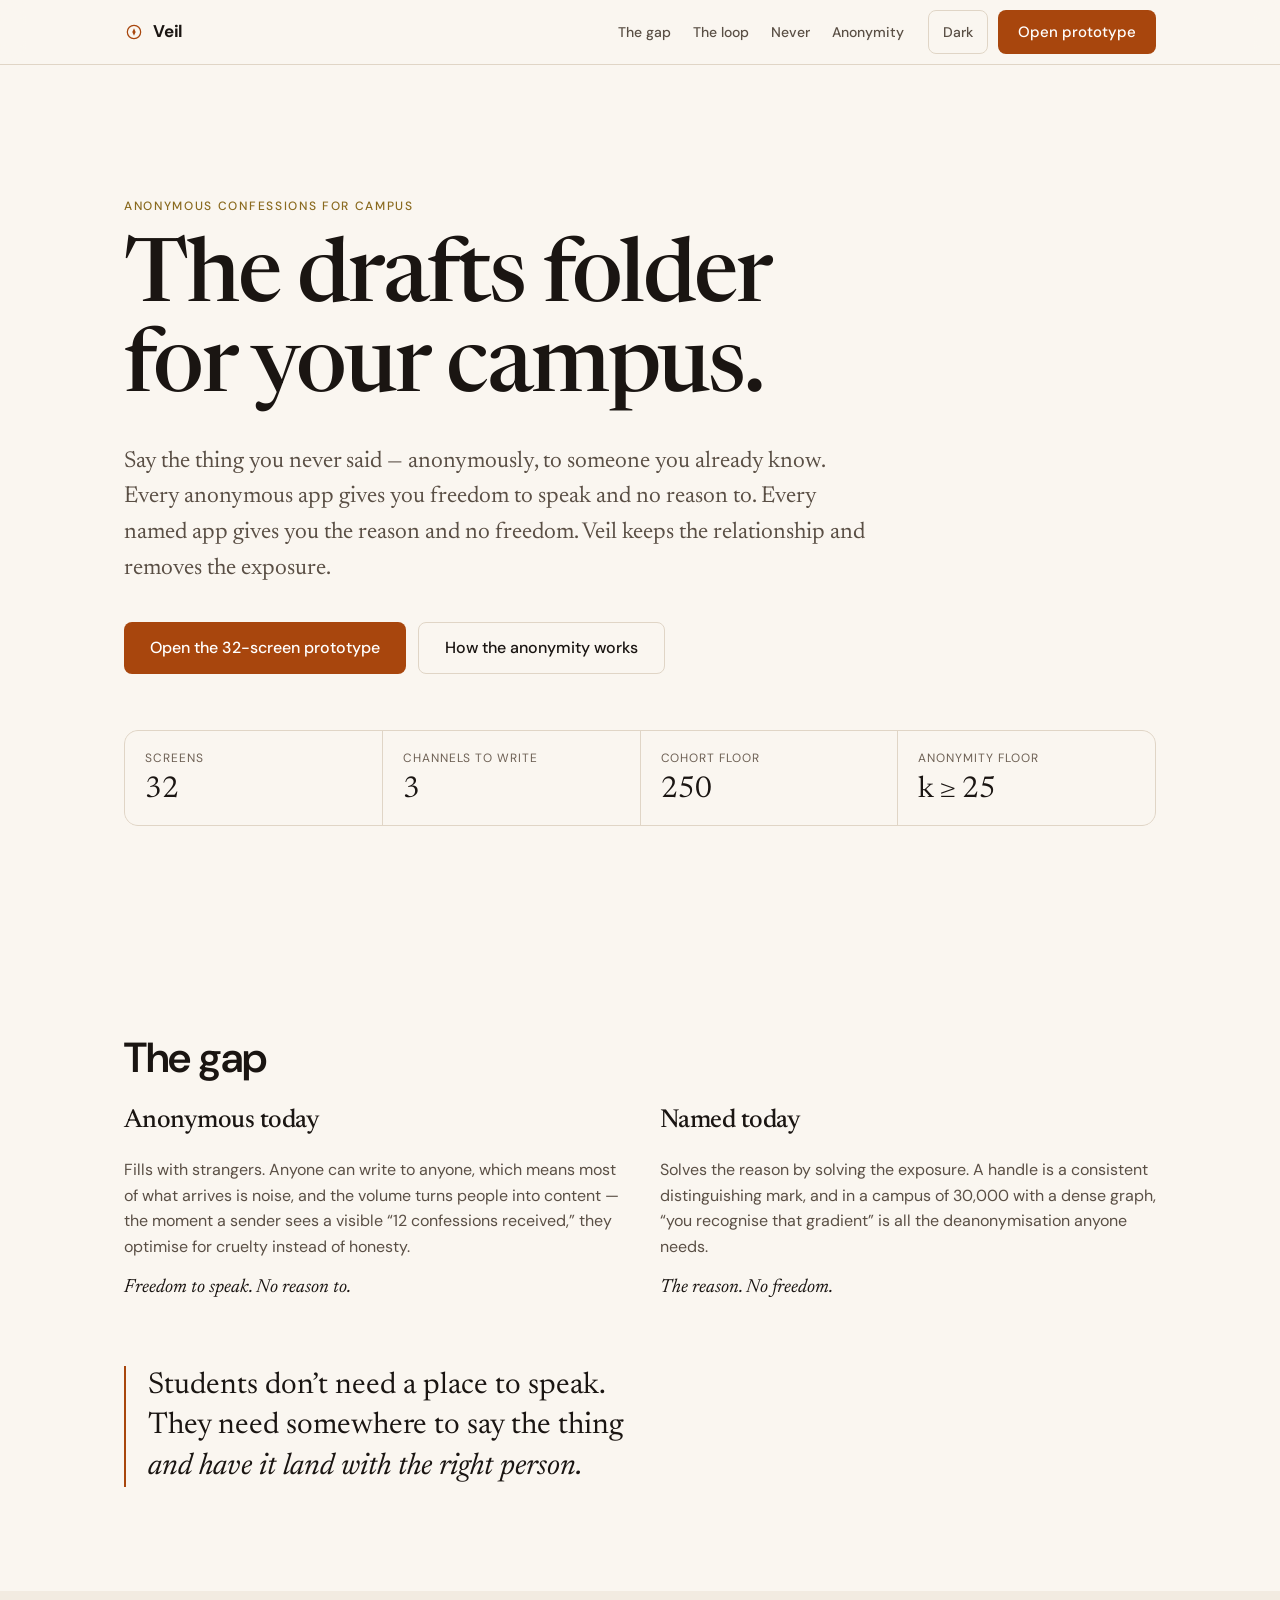
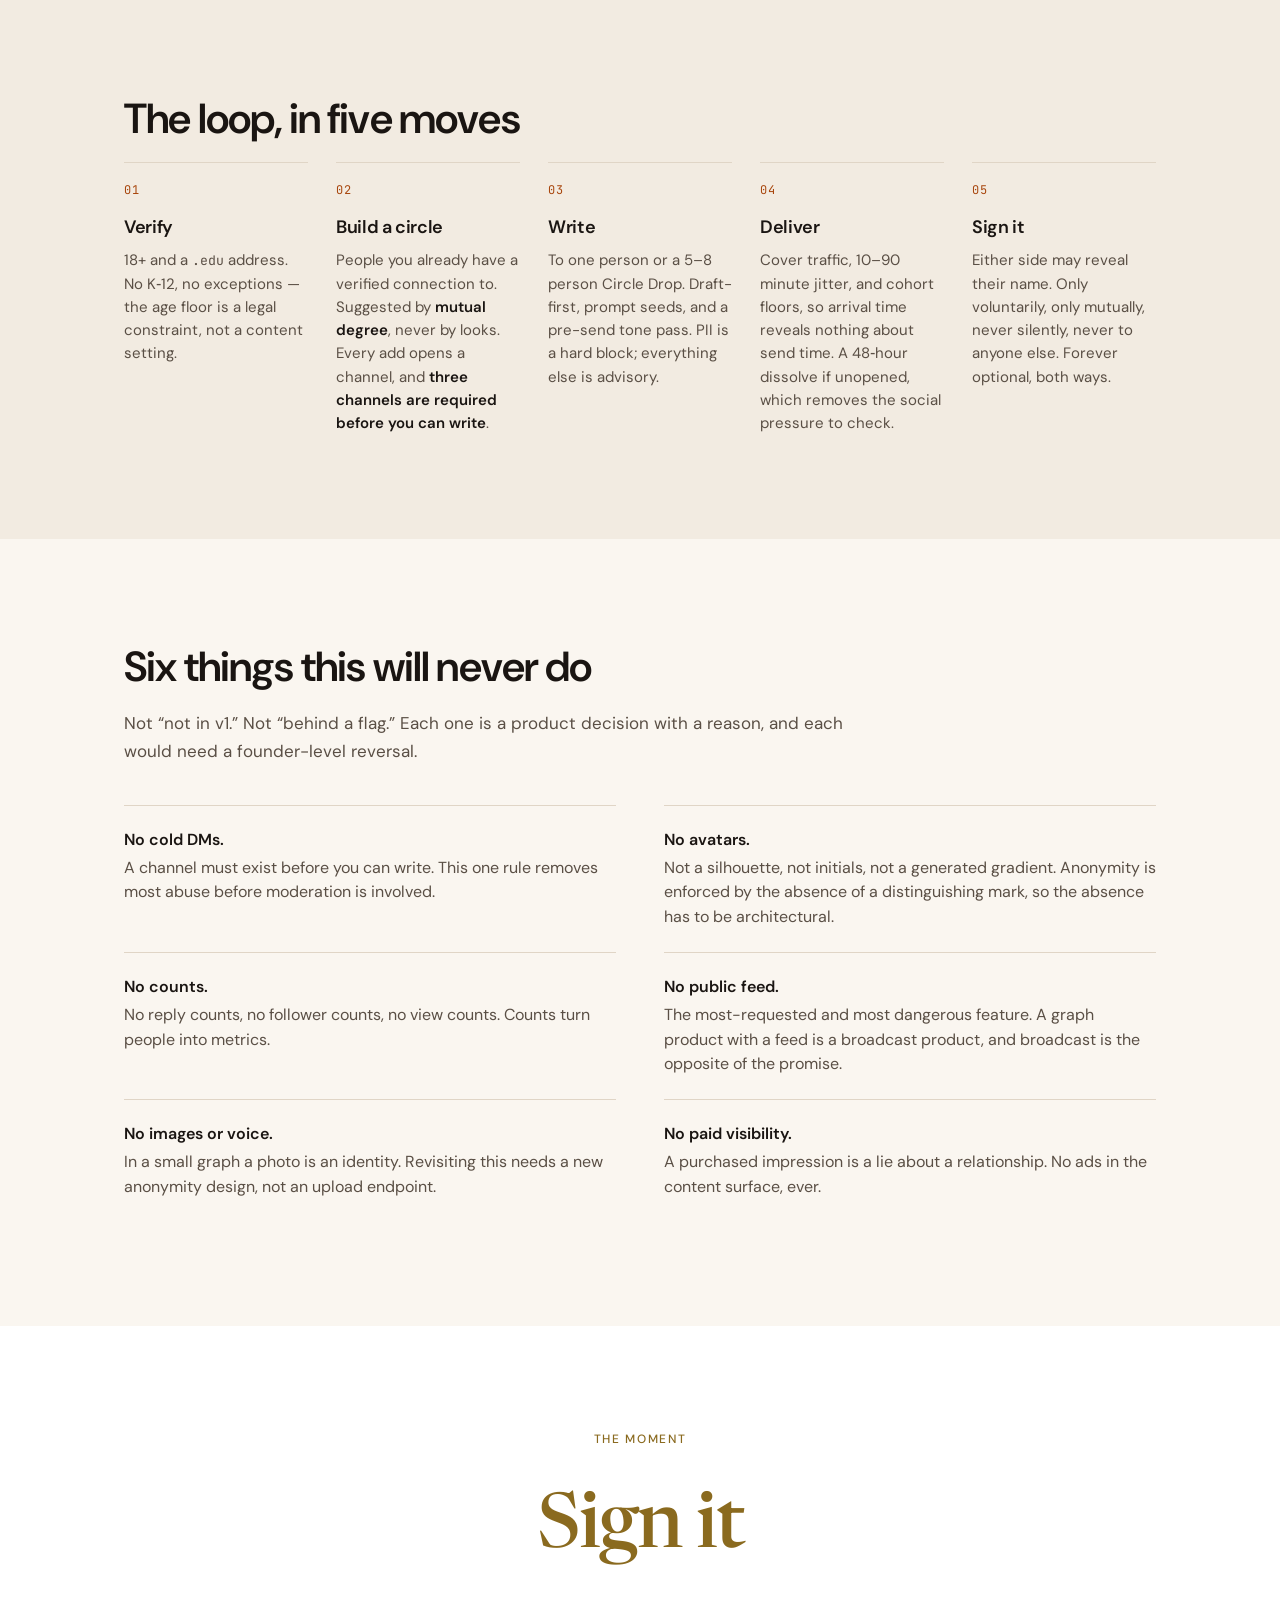
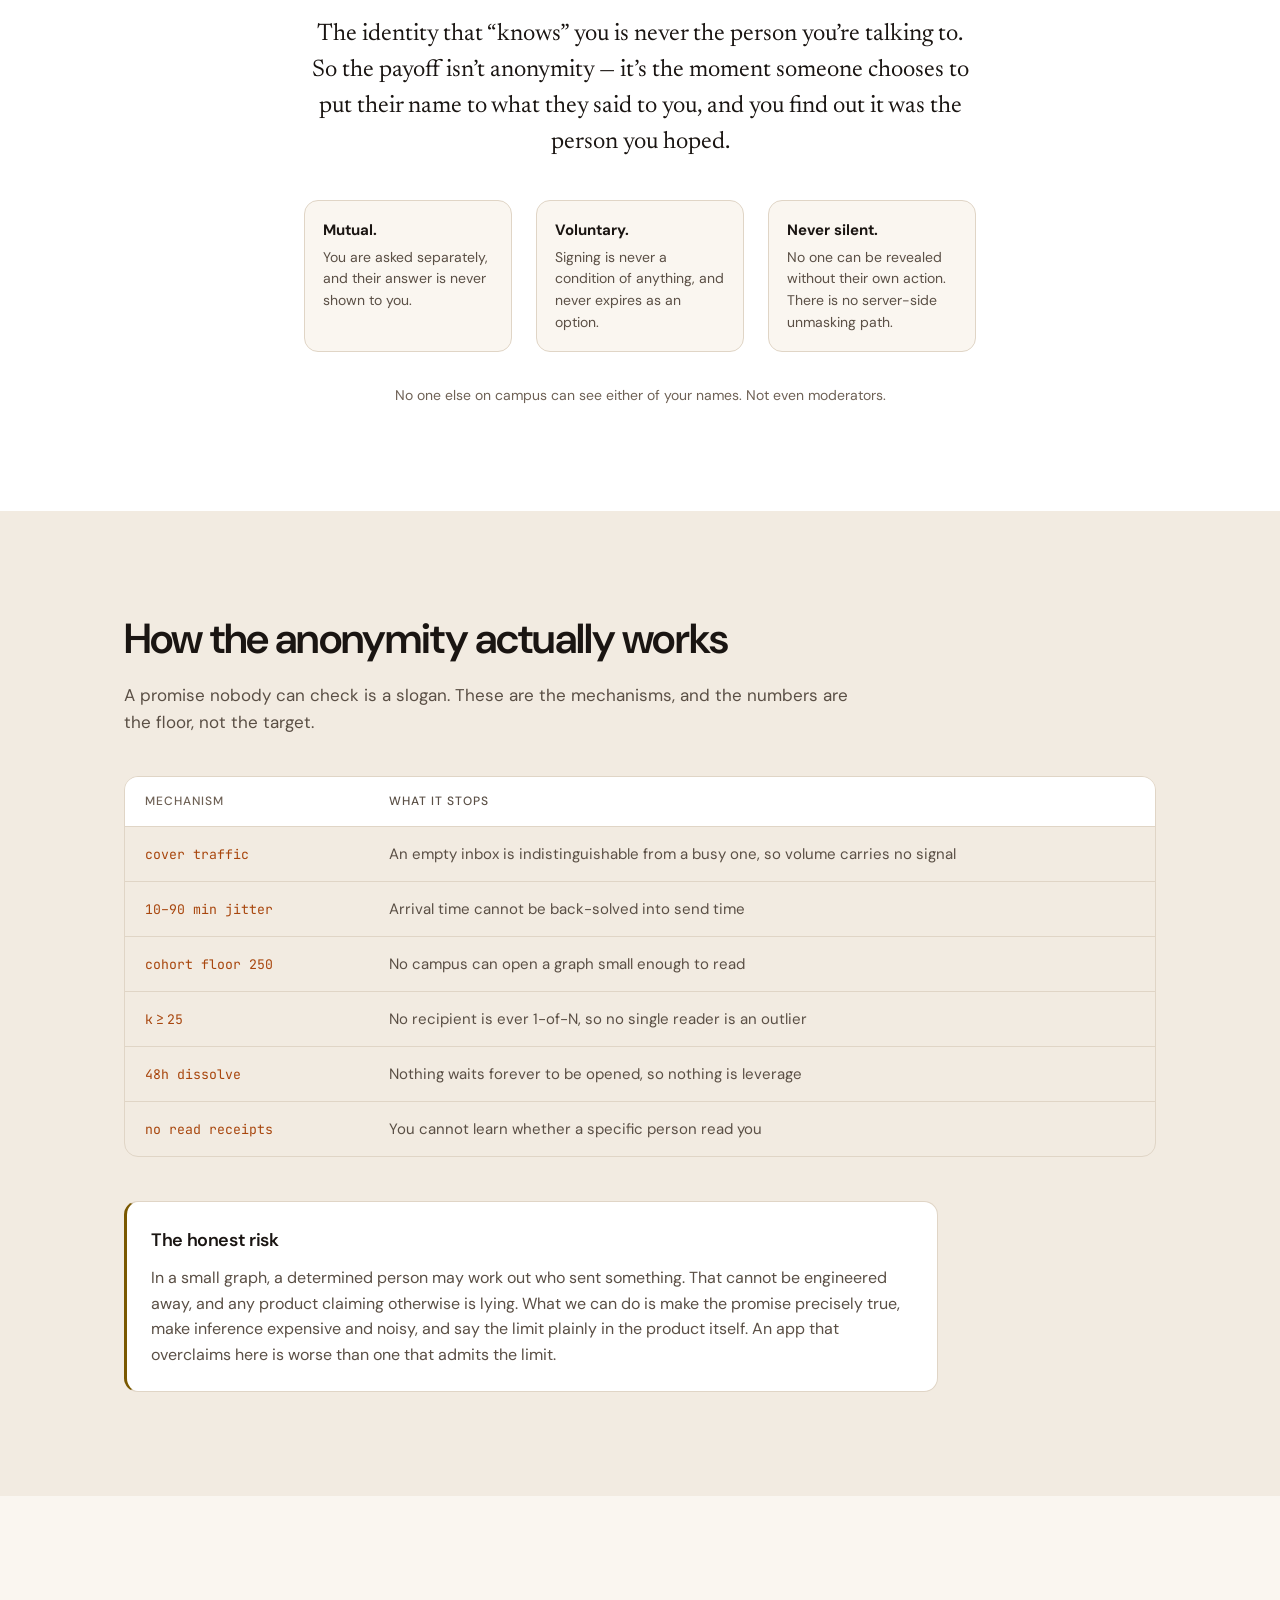
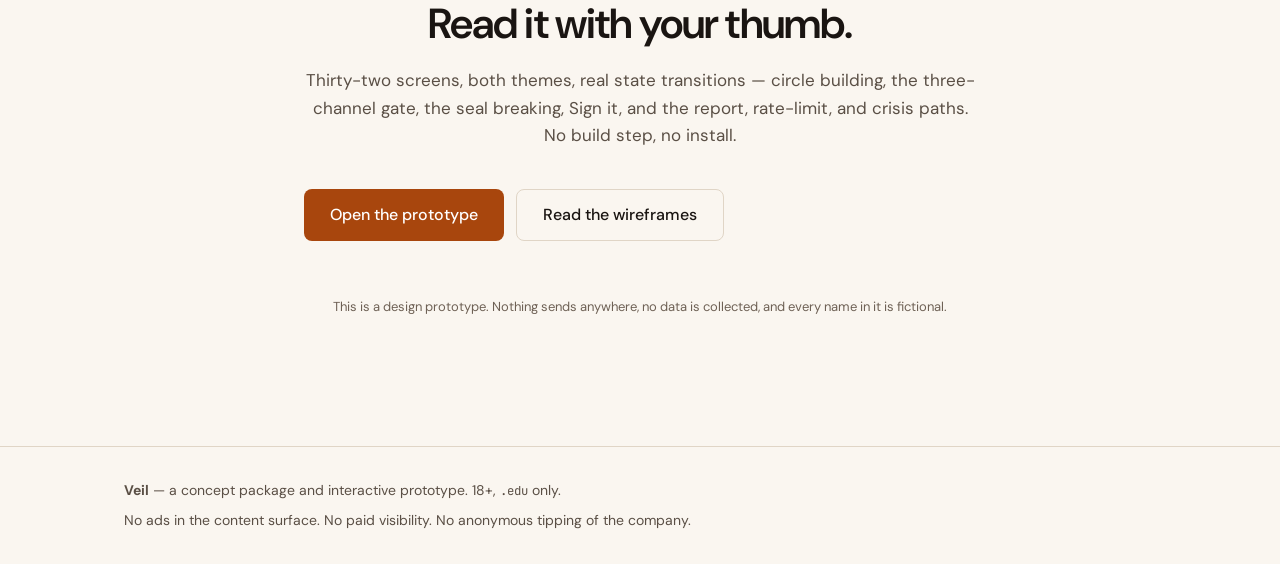
==== index.html @ 65c4aaaa "Add public landing page and restructure shared design tokens Turns the package into a website: index" ====
<!DOCTYPE html>
<html lang="en" data-theme="dark">
<head>
<meta charset="utf-8" />
<meta name="viewport" content="width=device-width, initial-scale=1, viewport-fit=cover" />
<title>Veil — anonymous confessions for campus</title>
<meta name="description" content="Veil is anonymous campus confessions with a reason to matter: you can only write to people you already have a verified connection to, and the payoff is Sign it — mutual, voluntary self-disclosure that is never silent." />
<meta property="og:title" content="Veil — the drafts folder for your campus" />
<meta property="og:description" content="Anonymous confessions for people you already know. No cold DMs, no public feed, no counts. The payoff is Sign it." />
<meta property="og:type" content="website" />
<meta name="color-scheme" content="dark light" />
<link rel="stylesheet" href="assets/tokens.css" />
<link rel="stylesheet" href="site.css" />
<link rel="icon" href="data:image/svg+xml,%3Csvg xmlns='http://www.w3.org/2000/svg' viewBox='0 0 48 48'%3E%3Ccircle cx='24' cy='24' r='16' fill='none' stroke='%23e0703a' stroke-width='3'/%3E%3Cpath d='M24 16 27.5 24 24 32 20.5 24Z' fill='%23e0703a'/%3E%3C/svg%3E" />
<script>
  (function () {
    try {
      var saved = localStorage.getItem('veil-theme');
      var t = saved || (matchMedia('(prefers-color-scheme: light)').matches ? 'light' : 'dark');
      document.documentElement.dataset.theme = t;
    } catch (e) { document.documentElement.dataset.theme = 'dark'; }
  })();
</script>
</head>
<body>

<a class="skip" href="#main">Skip to content</a>

<header class="hdr">
  <div class="wrap hdr__in">
    <a class="mark" href="#top">
      <span class="mark__seal" aria-hidden="true">
        <svg width="20" height="20" viewBox="0 0 24 24" fill="none" stroke="currentColor" stroke-width="1.5" stroke-linecap="round" stroke-linejoin="round">
          <circle cx="12" cy="12" r="8" />
          <path d="M12 7.5 14 12l-2 4.5L10 12Z" fill="currentColor" stroke="none" />
        </svg>
      </span>
      Veil
    </a>
    <nav class="hdr__nav" aria-label="Sections">
      <a href="#gap">The gap</a>
      <a href="#loop">The loop</a>
      <a href="#never">Never</a>
      <a href="#anonymity">Anonymity</a>
    </nav>
    <div class="hdr__act">
      <button class="tgl" id="themeBtn" type="button" aria-label="Switch colour theme">Light</button>
      <a class="btn btn--sm" href="prototype/">Open prototype</a>
    </div>
  </div>
</header>

<main id="main">

  <section class="hero" id="top">
    <div class="wrap">
      <p class="eyebrow">Anonymous confessions for campus</p>
      <h1 class="hero__h1">The drafts folder<br />for your campus.</h1>
      <p class="hero__lede">
        Say the thing you never said — anonymously, to someone you already know.
        Every anonymous app gives you freedom to speak and no reason to.
        Every named app gives you the reason and no freedom.
        Veil keeps the relationship and removes the exposure.
      </p>
      <div class="hero__act">
        <a class="btn btn--lg" href="prototype/">Open the 32-screen prototype</a>
        <a class="btn btn--lg btn--outline" href="#anonymity">How the anonymity works</a>
      </div>
      <dl class="stats">
        <div><dt>Screens</dt><dd>32</dd></div>
        <div><dt>Channels to write</dt><dd>3</dd></div>
        <div><dt>Cohort floor</dt><dd>250</dd></div>
        <div><dt>Anonymity floor</dt><dd>k&thinsp;&ge;&thinsp;25</dd></div>
      </dl>
    </div>
  </section>

  <section class="band" id="gap">
    <div class="wrap">
      <h2 class="h2">The gap</h2>
      <div class="gap">
        <article class="gap__col">
          <h3>Anonymous today</h3>
          <p>Fills with strangers. Anyone can write to anyone, which means most of what
             arrives is noise, and the volume turns people into content — the moment a
             sender sees a visible “12 confessions received,” they optimise for cruelty
             instead of honesty.</p>
          <p class="gap__verdict">Freedom to speak. No reason to.</p>
        </article>
        <article class="gap__col">
          <h3>Named today</h3>
          <p>Solves the reason by solving the exposure. A handle is a consistent
             distinguishing mark, and in a campus of 30,000 with a dense graph, “you
             recognise that gradient” is all the deanonymisation anyone needs.</p>
          <p class="gap__verdict">The reason. No freedom.</p>
        </article>
      </div>
      <p class="pull">
        Students don’t need a place to speak. They need somewhere to say the thing
        <em>and have it land with the right person.</em>
      </p>
    </div>
  </section>

  <section class="band band--sunken" id="loop">
    <div class="wrap">
      <h2 class="h2">The loop, in five moves</h2>
      <ol class="loop">
        <li>
          <span class="loop__n">01</span>
          <h3>Verify</h3>
          <p>18+ and a <code>.edu</code> address. No K&#8209;12, no exceptions — the age floor is
             a legal constraint, not a content setting.</p>
        </li>
        <li>
          <span class="loop__n">02</span>
          <h3>Build a circle</h3>
          <p>People you already have a verified connection to. Suggested by
             <strong>mutual degree</strong>, never by looks. Every add opens a channel,
             and <strong>three channels are required before you can write</strong>.</p>
        </li>
        <li>
          <span class="loop__n">03</span>
          <h3>Write</h3>
          <p>To one person or a 5&#8211;8 person Circle Drop. Draft-first, prompt seeds, and a
             pre-send tone pass. PII is a hard block; everything else is advisory.</p>
        </li>
        <li>
          <span class="loop__n">04</span>
          <h3>Deliver</h3>
          <p>Cover traffic, 10&#8211;90 minute jitter, and cohort floors, so arrival time
             reveals nothing about send time. A 48&#8209;hour dissolve if unopened, which
             removes the social pressure to check.</p>
        </li>
        <li>
          <span class="loop__n">05</span>
          <h3>Sign it</h3>
          <p>Either side may reveal their name. Only voluntarily, only mutually, never
             silently, never to anyone else. Forever optional, both ways.</p>
        </li>
      </ol>
    </div>
  </section>

  <section class="band" id="never">
    <div class="wrap">
      <h2 class="h2">Six things this will never do</h2>
      <p class="lede-sm">Not “not in v1.” Not “behind a flag.” Each one is a product decision
         with a reason, and each would need a founder-level reversal.</p>
      <ul class="never">
        <li><strong>No cold DMs.</strong> A channel must exist before you can write. This one rule removes most abuse before moderation is involved.</li>
        <li><strong>No avatars.</strong> Not a silhouette, not initials, not a generated gradient. Anonymity is enforced by the absence of a distinguishing mark, so the absence has to be architectural.</li>
        <li><strong>No counts.</strong> No reply counts, no follower counts, no view counts. Counts turn people into metrics.</li>
        <li><strong>No public feed.</strong> The most-requested and most dangerous feature. A graph product with a feed is a broadcast product, and broadcast is the opposite of the promise.</li>
        <li><strong>No images or voice.</strong> In a small graph a photo is an identity. Revisiting this needs a new anonymity design, not an upload endpoint.</li>
        <li><strong>No paid visibility.</strong> A purchased impression is a lie about a relationship. No ads in the content surface, ever.</li>
      </ul>
    </div>
  </section>

  <section class="band band--sign" id="signit">
    <div class="wrap wrap--narrow center">
      <p class="eyebrow">The moment</p>
      <h2 class="sign__h">Sign it</h2>
      <p class="sign__body">
        The identity that “knows” you is never the person you’re talking to.
        So the payoff isn’t anonymity — it’s the moment someone chooses to put their name
        to what they said to you, and you find out it was the person you hoped.
      </p>
      <ul class="trio">
        <li><strong>Mutual.</strong> You are asked separately, and their answer is never shown to you.</li>
        <li><strong>Voluntary.</strong> Signing is never a condition of anything, and never expires as an option.</li>
        <li><strong>Never silent.</strong> No one can be revealed without their own action. There is no server-side unmasking path.</li>
      </ul>
      <p class="sign__foot">No one else on campus can see either of your names. Not even moderators.</p>
    </div>
  </section>

  <section class="band band--sunken" id="anonymity">
    <div class="wrap">
      <h2 class="h2">How the anonymity actually works</h2>
      <p class="lede-sm">A promise nobody can check is a slogan. These are the mechanisms, and the
         numbers are the floor, not the target.</p>
      <div class="tbl" role="table" aria-label="Anonymity mechanisms">
        <div class="tbl__r tbl__r--h" role="row">
          <span role="columnheader">Mechanism</span>
          <span role="columnheader">What it stops</span>
        </div>
        <div class="tbl__r" role="row"><span role="cell"><code>cover traffic</code></span><span role="cell">An empty inbox is indistinguishable from a busy one, so volume carries no signal</span></div>
        <div class="tbl__r" role="row"><span role="cell"><code>10&#8211;90 min jitter</code></span><span role="cell">Arrival time cannot be back-solved into send time</span></div>
        <div class="tbl__r" role="row"><span role="cell"><code>cohort floor 250</code></span><span role="cell">No campus can open a graph small enough to read</span></div>
        <div class="tbl__r" role="row"><span role="cell"><code>k&#8201;&ge;&#8201;25</code></span><span role="cell">No recipient is ever 1-of-N, so no single reader is an outlier</span></div>
        <div class="tbl__r" role="row"><span role="cell"><code>48h dissolve</code></span><span role="cell">Nothing waits forever to be opened, so nothing is leverage</span></div>
        <div class="tbl__r" role="row"><span role="cell"><code>no read receipts</code></span><span role="cell">You cannot learn whether a specific person read you</span></div>
      </div>
      <div class="honest">
        <h3>The honest risk</h3>
        <p>
          In a small graph, a determined person may work out who sent something.
          That cannot be engineered away, and any product claiming otherwise is lying.
          What we can do is make the promise precisely true, make inference expensive
          and noisy, and say the limit plainly in the product itself.
          An app that overclaims here is worse than one that admits the limit.
        </p>
      </div>
    </div>
  </section>

  <section class="band band--cta">
    <div class="wrap wrap--narrow center">
      <h2 class="h2">Read it with your thumb.</h2>
      <p class="lede-sm center">
        Thirty-two screens, both themes, real state transitions — circle building, the
        three-channel gate, the seal breaking, Sign it, and the report, rate-limit, and
        crisis paths. No build step, no install.
      </p>
      <div class="hero__act center">
        <a class="btn btn--lg" href="prototype/">Open the prototype</a>
        <a class="btn btn--lg btn--outline" href="docs/05-wireframes.md">Read the wireframes</a>
      </div>
      <p class="tiny center dim" style="margin-top:24px">
        This is a design prototype. Nothing sends anywhere, no data is collected,
        and every name in it is fictional.
      </p>
    </div>
  </section>

</main>

<footer class="ftr">
  <div class="wrap ftr__in">
    <p><strong>Veil</strong> — a concept package and interactive prototype. 18+, <code>.edu</code> only.</p>
    <p class="dim">No ads in the content surface. No paid visibility. No anonymous tipping of the company.</p>
  </div>
</footer>

<script src="site.js"></script>
</body>
</html>
---- assets/tokens.css ----
@import url('https://fonts.googleapis.com/css2?family=DM+Sans:opsz,wght@9..40,400;9..40,500;9..40,700&family=Newsreader:ital,opsz,wght@0,6..72,400;0,6..72,500;0,6..72,600;1,6..72,400&family=JetBrains+Mono:wght@400;500&display=swap');

:root {
  --font-chrome: 'DM Sans', ui-sans-serif, system-ui, -apple-system, 'Segoe UI', sans-serif;
  --font-content: 'Newsreader', ui-serif, Georgia, serif;
  --font-proof: 'JetBrains Mono', ui-monospace, 'SF Mono', Consolas, monospace;

  --sp-1: 4px;
  --sp-2: 8px;
  --sp-3: 12px;
  --sp-4: 16px;
  --sp-5: 20px;
  --sp-6: 24px;
  --sp-8: 32px;
  --sp-10: 40px;
  --sp-12: 48px;
  --sp-16: 64px;
  --sp-20: 80px;

  --r-sm: 8px;
  --r-md: 14px;
  --r-lg: 20px;
  --r-xl: 28px;
  --r-full: 999px;

  --dur-instant: 120ms;
  --dur-quick: 180ms;
  --dur-base: 260ms;
  --dur-seal: 420ms;
  --dur-sign: 640ms;
  --ease-standard: cubic-bezier(0.2, 0.8, 0.2, 1);
  --ease-enter: cubic-bezier(0.16, 1, 0.3, 1);
  --ease-exit: cubic-bezier(0.4, 0, 1, 1);

  --tap: 44px;
  --shell-bg: #100d0b;
  --shell-panel: #17130f;
  --shell-line: #2e2723;
  --shell-text: #c9bdb1;
  --shell-dim: #7e7268;
  --shell-accent: #e08a3e;
  --shadow-sheet: 0 8px 24px rgba(58, 42, 30, 0.1);
}

:root[data-theme='dark'] {
  --shadow-sheet: 0 24px 60px rgba(0, 0, 0, 0.6);
  --bg: #141110;
  --surface: #1d1a17;
  --surface-raised: #272320;
  --surface-sunken: #0e0c0b;
  --border: #3e3733;
  --text-primary: #f8f4ee;
  --text-secondary: #c9bdb1;
  --text-tertiary: #a2968a;
  --primary: #e0703a;
  --primary-pressed: #ee8a4e;
  --on-primary: #1a1004;
  --accent: #f0c978;
  --on-accent: #1e1503;
  --success: #8fc79a;
  --on-success: #0b1a0f;
  --warn: #c08a4a;
  --on-warn: #1a1305;
  --danger: #d1524f;
  --on-danger: #24080a;
  --seal: #e0703a;
  --veil: #272320;
  --veil-1: #e0703a;
  --veil-2: #f0c978;
  --veil-3: #8fc79a;
  --veil-4: #7fa8c9;
  --veil-5: #d1524f;
  --veil-6: #6fb3a8;
  --veil-7: #b08ac9;
  --veil-8: #e08a8a;
}

:root[data-theme='light'] {
  --bg: #faf6f0;
  --surface: #ffffff;
  --surface-raised: #ffffff;
  --surface-sunken: #f2ebe1;
  --border: #e0d5c6;
  --text-primary: #1a1512;
  --text-secondary: #5a4f45;
  --text-tertiary: #6e6155;
  --primary: #a8460d;
  --primary-pressed: #8a380a;
  --on-primary: #ffffff;
  --accent: #8a6a1f;
  --on-accent: #ffffff;
  --success: #2f6b3f;
  --on-success: #ffffff;
  --warn: #7a5800;
  --on-warn: #ffffff;
  --danger: #a32b33;
  --on-danger: #ffffff;
  --seal: #a8460d;
  --veil: #f2ebe1;
  --veil-1: #a8460d;
  --veil-2: #8a6a1f;
  --veil-3: #2f6b3f;
  --veil-4: #1d6e8f;
  --veil-5: #a32b33;
  --veil-6: #0e6e63;
  --veil-7: #6b3fbf;
  --veil-8: #a83a52;
}

.type-display { font-size: 32px; line-height: 38px; font-weight: 600; letter-spacing: -0.02em; }
.type-title { font-size: 24px; line-height: 30px; font-weight: 600; letter-spacing: -0.015em; }
.type-section { font-size: 17px; line-height: 24px; font-weight: 700; }
.type-body { font-size: 15px; line-height: 22px; }
.type-body-strong { font-size: 15px; line-height: 22px; font-weight: 500; }
.type-meta { font-size: 13px; line-height: 18px; }
.type-label { font-size: 13px; line-height: 16px; font-weight: 500; letter-spacing: 0.01em; }
.type-caption { font-size: 11px; line-height: 14px; font-weight: 500; letter-spacing: 0.06em; text-transform: uppercase; }
.type-letter { font-family: var(--font-content); font-size: 20px; line-height: 32px; }
.type-letter-small { font-family: var(--font-content); font-size: 17px; line-height: 28px; }
.type-letter-italic { font-family: var(--font-content); font-size: 20px; line-height: 32px; font-style: italic; }
.type-signature { font-family: var(--font-content); font-size: 22px; line-height: 28px; font-weight: 500; }
.type-proof { font-family: var(--font-proof); font-size: 12px; line-height: 18px; }
---- site.css ----
/* Veil — public landing page.
   Colours come exclusively from assets/tokens.css, which is also what the
   prototype uses. If a value is not a token here, it is a bug. */

*, *::before, *::after { box-sizing: border-box; }

html { -webkit-text-size-adjust: 100%; scroll-behavior: smooth; scroll-padding-top: 88px; }

body {
  margin: 0;
  background: var(--bg);
  color: var(--text-primary);
  font-family: var(--font-chrome);
  font-size: 16px;
  line-height: 1.6;
  -webkit-font-smoothing: antialiased;
  text-rendering: optimizeLegibility;
}

h1, h2, h3 { margin: 0; font-weight: 600; letter-spacing: -0.02em; }
p { margin: 0; }
ul, ol, dl, dd { margin: 0; padding: 0; }
li { list-style: none; }
code { font-family: var(--font-proof); font-size: 0.88em; }
em { font-style: italic; }

a { color: var(--primary); text-underline-offset: 3px; }
a:hover { color: var(--primary-pressed); }

:focus-visible {
  outline: 2px solid var(--primary);
  outline-offset: 3px;
  border-radius: var(--r-sm);
}

.skip {
  position: absolute;
  left: -9999px;
  top: 0;
  z-index: 200;
  background: var(--surface-raised);
  color: var(--text-primary);
  padding: 12px 18px;
  border-radius: 0 0 var(--r-md) 0;
}
.skip:focus { left: 0; }

.wrap { width: 100%; max-width: 1080px; margin: 0 auto; padding: 0 24px; }
.wrap--narrow { max-width: 720px; }
.center { text-align: center; }

/* ---------------------------------------------------------------- type */

.h2 {
  font-size: clamp(28px, 4.2vw, 42px);
  line-height: 1.12;
  margin-bottom: 20px;
}

.eyebrow {
  font-size: 12px;
  font-weight: 500;
  letter-spacing: 0.14em;
  text-transform: uppercase;
  color: var(--accent);
  margin-bottom: 20px;
}

.lede-sm {
  font-size: 17px;
  line-height: 1.6;
  color: var(--text-secondary);
  max-width: 62ch;
  margin-bottom: 40px;
}
.center .lede-sm { margin-left: auto; margin-right: auto; }

.tiny { font-size: 13px; }
.dim { color: var(--text-tertiary); }

/* ---------------------------------------------------------------- header */

.hdr {
  position: sticky;
  top: 0;
  z-index: 100;
  background: color-mix(in srgb, var(--bg) 88%, transparent);
  backdrop-filter: blur(12px);
  border-bottom: 1px solid var(--border);
}

.hdr__in {
  display: flex;
  align-items: center;
  gap: 24px;
  min-height: 64px;
}

.mark {
  display: inline-flex;
  align-items: center;
  gap: 9px;
  min-height: 44px;
  font-weight: 700;
  font-size: 17px;
  letter-spacing: -0.01em;
  color: var(--text-primary);
  text-decoration: none;
}
.mark__seal { color: var(--seal); display: inline-flex; }

.hdr__nav { display: flex; gap: 22px; margin-left: auto; }
.hdr__nav a {
  display: inline-flex;
  align-items: center;
  min-height: 44px;
  color: var(--text-secondary);
  text-decoration: none;
  font-size: 14px;
  font-weight: 500;
}
.hdr__nav a:hover { color: var(--text-primary); }

.hdr__act { display: flex; align-items: center; gap: 10px; }

.tgl {
  min-height: 44px;
  padding: 0 14px;
  border: 1px solid var(--border);
  border-radius: var(--r-sm);
  background: transparent;
  color: var(--text-secondary);
  font: inherit;
  font-size: 14px;
  font-weight: 500;
  cursor: pointer;
}
.tgl:hover { color: var(--text-primary); border-color: var(--text-tertiary); }

/* ---------------------------------------------------------------- buttons */

.btn {
  display: inline-flex;
  align-items: center;
  justify-content: center;
  min-height: var(--tap);
  padding: 0 20px;
  border: 0;
  border-radius: var(--r-sm);
  background: var(--primary);
  color: var(--on-primary);
  font-size: 15px;
  font-weight: 500;
  text-decoration: none;
  cursor: pointer;
  transition: background var(--dur-quick) var(--ease-standard), opacity var(--dur-quick) var(--ease-standard);
}
.btn:hover { background: var(--primary-pressed); color: var(--on-primary); }
.btn:active { opacity: 0.9; }
.btn--lg { min-height: 52px; padding: 0 26px; font-size: 16px; }
.btn--outline {
  background: transparent;
  border: 1px solid var(--border);
  color: var(--text-primary);
}
.btn--outline:hover { background: var(--surface-raised); border-color: var(--text-tertiary); }

/* ---------------------------------------------------------------- hero */

.hero { padding: clamp(64px, 11vw, 132px) 0 clamp(56px, 9vw, 104px); }

.hero__h1 {
  font-family: var(--font-content);
  font-size: clamp(44px, 8.4vw, 88px);
  line-height: 1.02;
  font-weight: 500;
  letter-spacing: -0.025em;
  margin-bottom: 28px;
  text-wrap: balance;
}

.hero__lede {
  font-family: var(--font-content);
  font-size: clamp(18px, 2.3vw, 23px);
  line-height: 1.55;
  color: var(--text-secondary);
  max-width: 58ch;
  margin-bottom: 36px;
}

.hero__act { display: flex; flex-wrap: wrap; gap: 12px; margin-bottom: 56px; }

.stats {
  display: grid;
  grid-template-columns: repeat(4, minmax(0, 1fr));
  gap: 1px;
  background: var(--border);
  border: 1px solid var(--border);
  border-radius: var(--r-md);
  overflow: hidden;
}
.stats > div { background: var(--bg); padding: 18px 20px; }
.stats dt {
  font-size: 12px;
  letter-spacing: 0.08em;
  text-transform: uppercase;
  color: var(--text-tertiary);
  margin-bottom: 6px;
}
.stats dd {
  font-family: var(--font-content);
  font-size: 30px;
  line-height: 1.1;
  color: var(--text-primary);
}

/* ---------------------------------------------------------------- bands */

.band { padding: clamp(60px, 9vw, 104px) 0; }
.band--sunken { background: var(--surface-sunken); }
.band--sign { background: var(--surface); }
.band--cta { padding-bottom: clamp(72px, 11vw, 128px); }

/* ---------------------------------------------------------------- gap */

.gap {
  display: grid;
  grid-template-columns: repeat(2, minmax(0, 1fr));
  gap: 40px;
  margin-bottom: 48px;
}
.gap__col h3 {
  font-family: var(--font-content);
  font-size: 26px;
  font-weight: 500;
  margin-bottom: 14px;
}
.gap__col p { color: var(--text-secondary); margin-bottom: 14px; max-width: 46ch; }
.gap__verdict {
  font-family: var(--font-content);
  font-size: 19px;
  font-style: italic;
  color: var(--text-primary) !important;
}

.pull {
  font-family: var(--font-content);
  font-size: clamp(21px, 3vw, 30px);
  line-height: 1.35;
  color: var(--text-primary);
  border-left: 2px solid var(--seal);
  padding-left: 22px;
  max-width: 30ch;
}

/* ---------------------------------------------------------------- loop */

.loop {
  display: grid;
  grid-template-columns: repeat(5, minmax(0, 1fr));
  gap: 28px;
}
.loop li { border-top: 1px solid var(--border); padding-top: 18px; }
.loop__n {
  display: block;
  font-family: var(--font-proof);
  font-size: 12px;
  letter-spacing: 0.08em;
  color: var(--primary);
  margin-bottom: 12px;
}
.loop h3 { font-size: 18px; margin-bottom: 8px; }
.loop p { font-size: 15px; line-height: 1.55; color: var(--text-secondary); }
.loop strong { color: var(--text-primary); font-weight: 600; }

/* ---------------------------------------------------------------- never */

.never { display: grid; grid-template-columns: repeat(2, minmax(0, 1fr)); gap: 0 48px; }
.never li {
  padding: 22px 0;
  border-top: 1px solid var(--border);
  color: var(--text-secondary);
  font-size: 16px;
  line-height: 1.55;
}
.never strong { color: var(--text-primary); font-weight: 600; display: block; margin-bottom: 3px; }

/* ---------------------------------------------------------------- sign */

.sign__h {
  font-family: var(--font-content);
  font-size: clamp(46px, 8vw, 76px);
  font-weight: 500;
  letter-spacing: -0.03em;
  color: var(--accent);
  margin-bottom: 26px;
}
.sign__body {
  font-family: var(--font-content);
  font-size: clamp(19px, 2.4vw, 24px);
  line-height: 1.5;
  color: var(--text-primary);
  margin-bottom: 40px;
}
.trio {
  display: grid;
  grid-template-columns: repeat(3, minmax(0, 1fr));
  gap: 24px;
  text-align: left;
  margin-bottom: 32px;
}
.trio li {
  background: var(--bg);
  border: 1px solid var(--border);
  border-radius: var(--r-md);
  padding: 18px;
  font-size: 14px;
  line-height: 1.55;
  color: var(--text-secondary);
}
.trio strong { display: block; color: var(--text-primary); font-size: 15px; margin-bottom: 4px; }
.sign__foot { font-size: 14px; color: var(--text-tertiary); }

/* ---------------------------------------------------------------- table */

.tbl {
  border: 1px solid var(--border);
  border-radius: var(--r-md);
  overflow: hidden;
  margin-bottom: 44px;
}
.tbl__r {
  display: grid;
  grid-template-columns: minmax(0, 220px) minmax(0, 1fr);
  gap: 24px;
  padding: 15px 20px;
  border-top: 1px solid var(--border);
  font-size: 15px;
}
.tbl__r:first-child { border-top: 0; }
.tbl__r--h {
  background: var(--surface-raised);
  font-size: 12px;
  letter-spacing: 0.08em;
  text-transform: uppercase;
  color: var(--text-tertiary);
  font-weight: 500;
}
.tbl__r code { color: var(--primary); }
.tbl__r > span:last-child { color: var(--text-secondary); }

.honest {
  background: var(--surface);
  border: 1px solid var(--border);
  border-left: 3px solid var(--warn);
  border-radius: var(--r-md);
  padding: 24px;
  max-width: 74ch;
}
.honest h3 { font-size: 18px; margin-bottom: 10px; }
.honest p { color: var(--text-secondary); line-height: 1.6; }

/* ---------------------------------------------------------------- footer */

.ftr { border-top: 1px solid var(--border); padding: 32px 0; }
.ftr__in { display: flex; flex-wrap: wrap; gap: 8px 32px; justify-content: space-between; }
.ftr p { font-size: 14px; color: var(--text-secondary); }

/* ---------------------------------------------------------------- responsive */

@media (max-width: 900px) {
  .loop { grid-template-columns: repeat(2, minmax(0, 1fr)); }
  .stats { grid-template-columns: repeat(2, minmax(0, 1fr)); }
  .trio { grid-template-columns: 1fr; }
}

@media (max-width: 760px) {
  .hdr__nav { display: none; }
  .gap, .never { grid-template-columns: 1fr; }
  .pull { max-width: none; }
  .tbl__r { grid-template-columns: 1fr; gap: 6px; }
}

@media (max-width: 560px) {
  .wrap { padding: 0 20px; }
  .hdr__in { gap: 12px; }
  .hdr__act { margin-left: auto; }
  .loop { grid-template-columns: 1fr; gap: 22px; }
  .hero__act .btn { width: 100%; }
  .stats dd { font-size: 26px; }
}

@media (prefers-reduced-motion: reduce) {
  html { scroll-behavior: auto; }
  *, *::before, *::after {
    animation-duration: 0.01ms !important;
    animation-iteration-count: 1 !important;
    transition-duration: 0.01ms !important;
  }
}
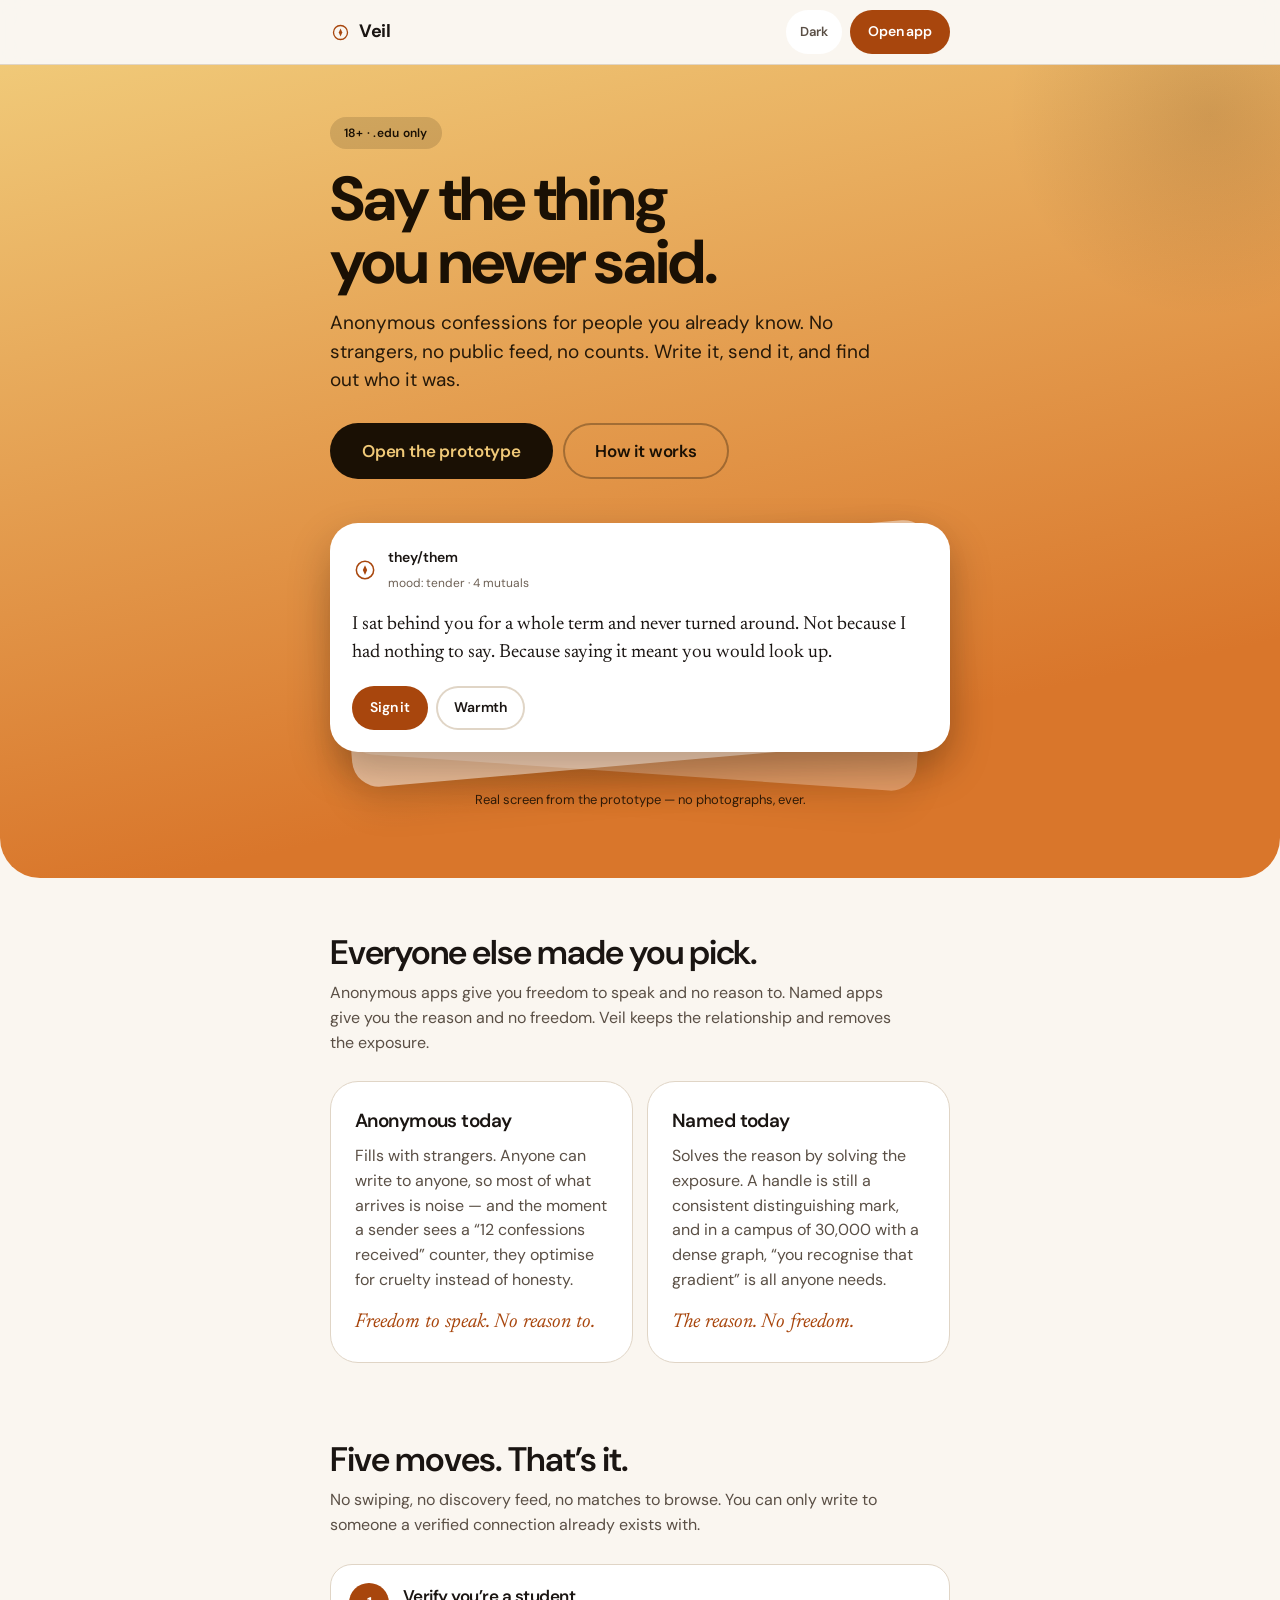
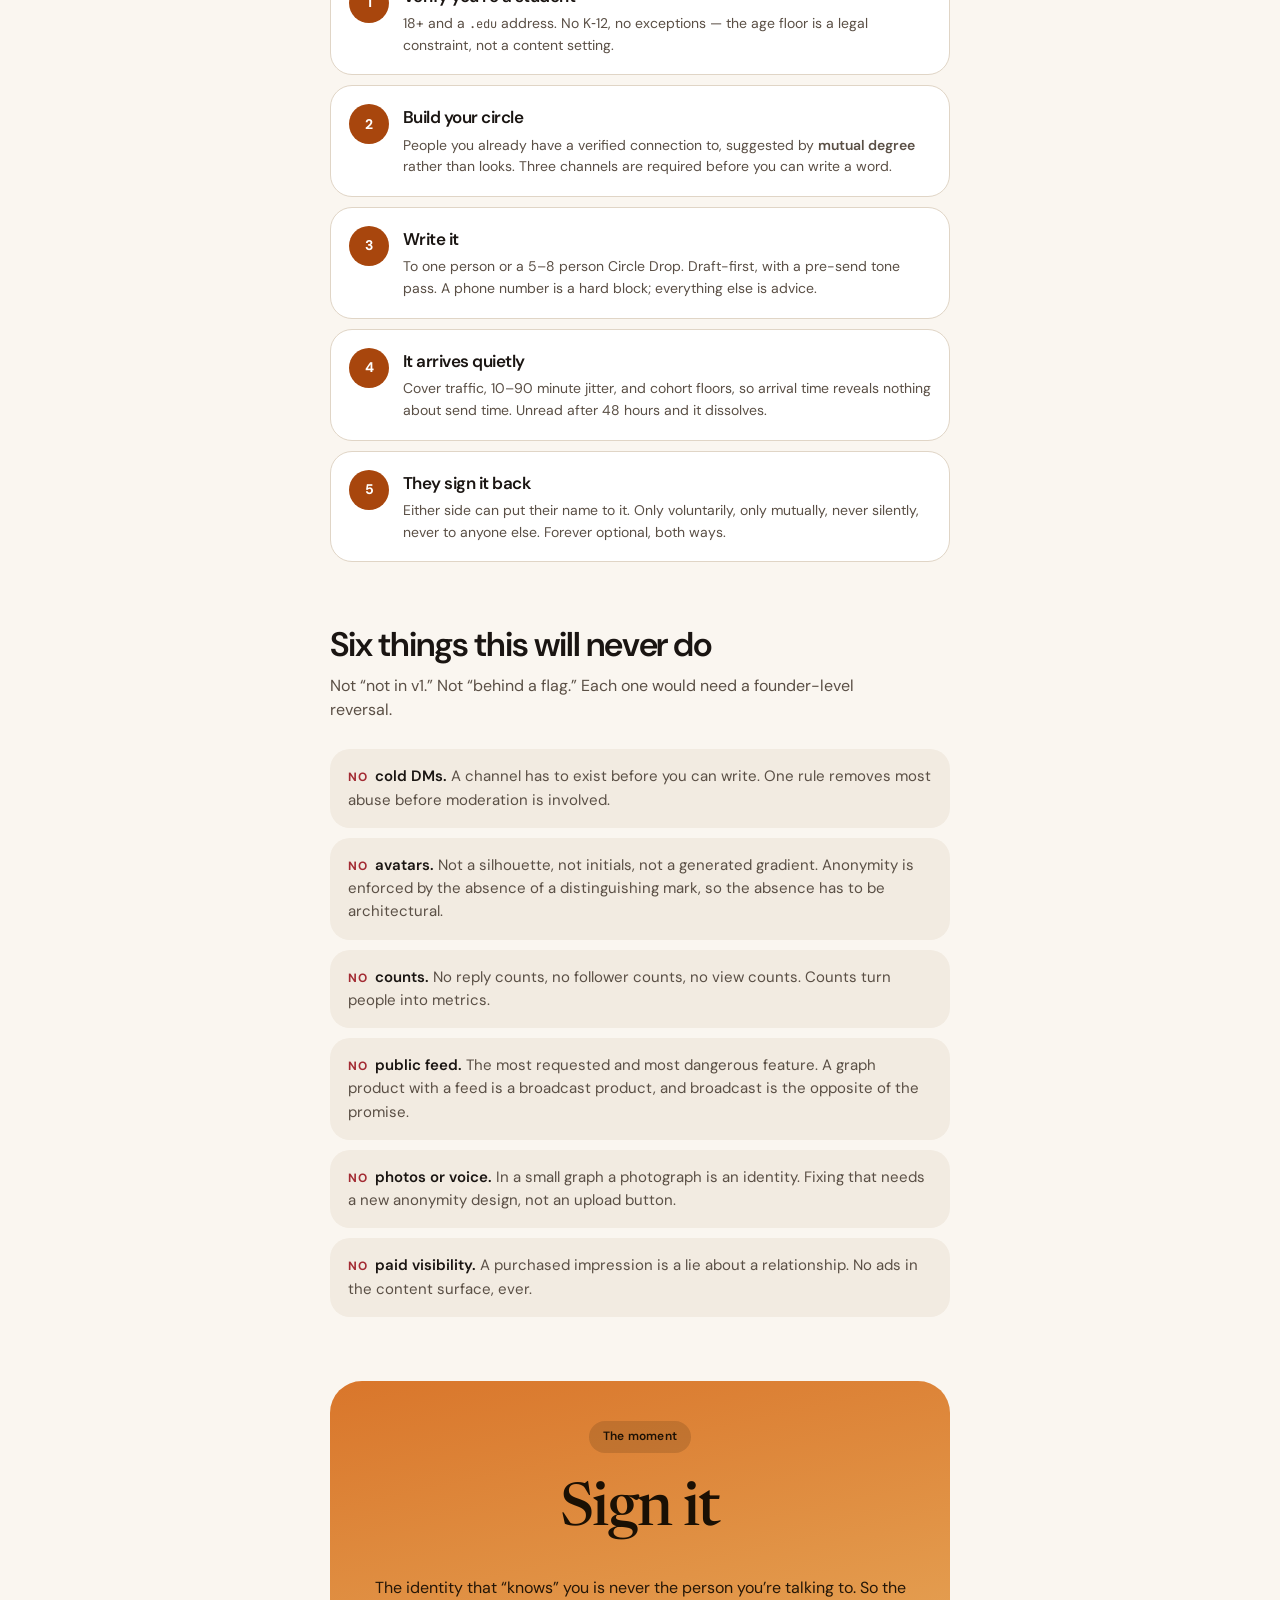
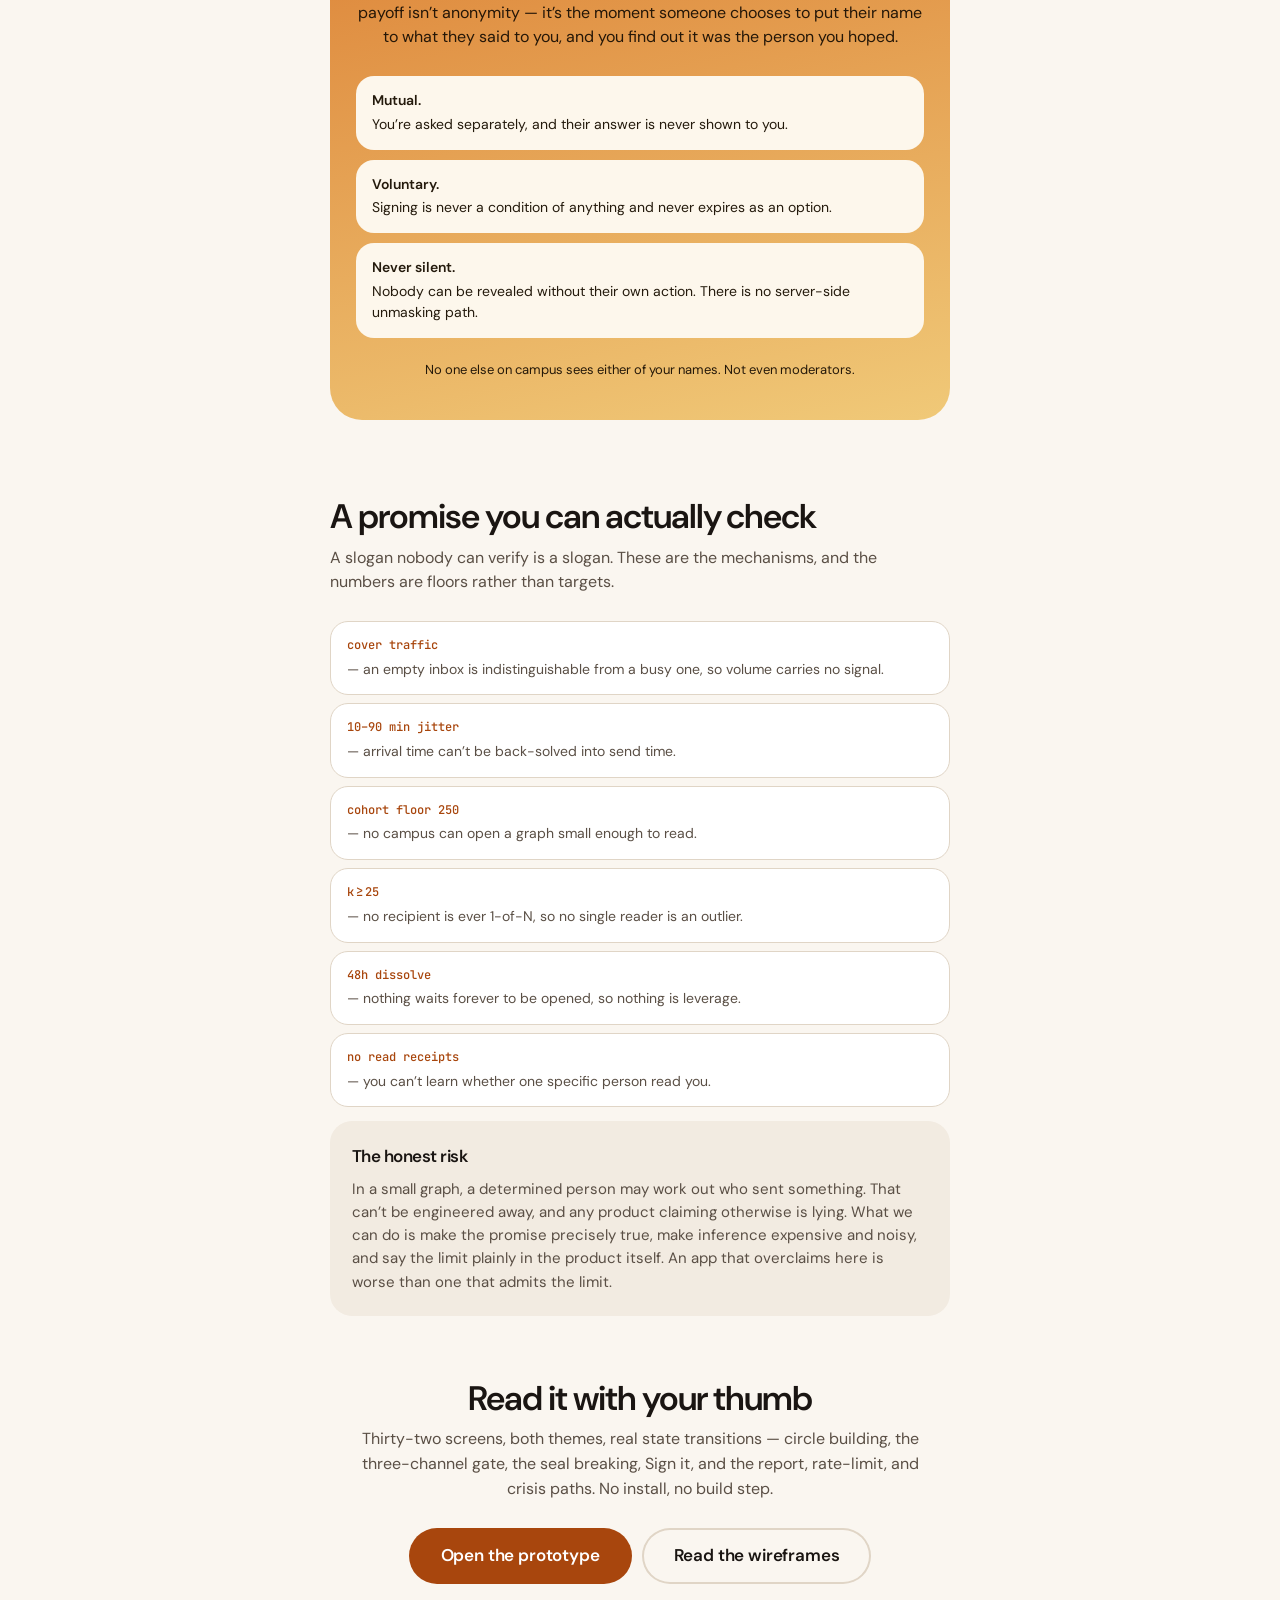
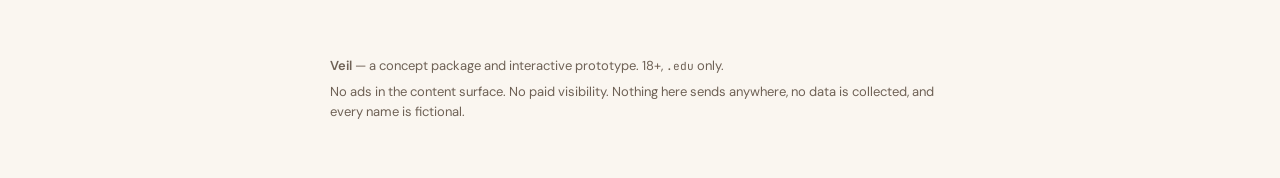
==== commit d2be33f8: "Redesign the landing page in the visual register of consumer social apps The page read as an editori" ====
--- a/index.html
+++ b/index.html
@@ -3,10 +3,10 @@
 <head>
 <meta charset="utf-8" />
 <meta name="viewport" content="width=device-width, initial-scale=1, viewport-fit=cover" />
-<title>Veil — anonymous confessions for campus</title>
-<meta name="description" content="Veil is anonymous campus confessions with a reason to matter: you can only write to people you already have a verified connection to, and the payoff is Sign it — mutual, voluntary self-disclosure that is never silent." />
-<meta property="og:title" content="Veil — the drafts folder for your campus" />
-<meta property="og:description" content="Anonymous confessions for people you already know. No cold DMs, no public feed, no counts. The payoff is Sign it." />
+<title>Veil — say the thing you never said</title>
+<meta name="description" content="Anonymous campus confessions for people you already know. No cold DMs, no public feed, no counts. Write it, send it, and maybe they sign it back." />
+<meta property="og:title" content="Veil — say the thing you never said" />
+<meta property="og:description" content="Anonymous confessions for people you already know. The payoff is Sign it — mutual, voluntary, never silent." />
 <meta property="og:type" content="website" />
 <meta name="color-scheme" content="dark light" />
 <link rel="stylesheet" href="assets/tokens.css" />
@@ -16,8 +16,8 @@
   (function () {
     try {
       var saved = localStorage.getItem('veil-theme');
-      var t = saved || (matchMedia('(prefers-color-scheme: light)').matches ? 'light' : 'dark');
-      document.documentElement.dataset.theme = t;
+      document.documentElement.dataset.theme = saved ||
+        (matchMedia('(prefers-color-scheme: light)').matches ? 'light' : 'dark');
     } catch (e) { document.documentElement.dataset.theme = 'dark'; }
   })();
 </script>
@@ -27,25 +27,17 @@
 <a class="skip" href="#main">Skip to content</a>
 
 <header class="hdr">
-  <div class="wrap hdr__in">
+  <div class="column hdr__in">
     <a class="mark" href="#top">
-      <span class="mark__seal" aria-hidden="true">
-        <svg width="20" height="20" viewBox="0 0 24 24" fill="none" stroke="currentColor" stroke-width="1.5" stroke-linecap="round" stroke-linejoin="round">
-          <circle cx="12" cy="12" r="8" />
-          <path d="M12 7.5 14 12l-2 4.5L10 12Z" fill="currentColor" stroke="none" />
-        </svg>
-      </span>
+      <svg width="21" height="21" viewBox="0 0 24 24" fill="none" stroke="currentColor" stroke-width="1.5" stroke-linecap="round" stroke-linejoin="round" aria-hidden="true">
+        <circle cx="12" cy="12" r="8" />
+        <path d="M12 7.5 14 12l-2 4.5L10 12Z" fill="currentColor" stroke="none" />
+      </svg>
       Veil
     </a>
-    <nav class="hdr__nav" aria-label="Sections">
-      <a href="#gap">The gap</a>
-      <a href="#loop">The loop</a>
-      <a href="#never">Never</a>
-      <a href="#anonymity">Anonymity</a>
-    </nav>
     <div class="hdr__act">
       <button class="tgl" id="themeBtn" type="button" aria-label="Switch colour theme">Light</button>
-      <a class="btn btn--sm" href="prototype/">Open prototype</a>
+      <a class="pill pill--sm" href="prototype/">Open app</a>
     </div>
   </div>
 </header>
@@ -53,184 +45,224 @@
 <main id="main">
 
   <section class="hero" id="top">
-    <div class="wrap">
-      <p class="eyebrow">Anonymous confessions for campus</p>
-      <h1 class="hero__h1">The drafts folder<br />for your campus.</h1>
-      <p class="hero__lede">
-        Say the thing you never said — anonymously, to someone you already know.
-        Every anonymous app gives you freedom to speak and no reason to.
-        Every named app gives you the reason and no freedom.
-        Veil keeps the relationship and removes the exposure.
+    <span class="hero__glow" aria-hidden="true"></span>
+    <div class="column">
+      <span class="tag">18+ &middot; .edu only</span>
+      <h1>Say the thing<br />you never said.</h1>
+      <p class="hero__sub">
+        Anonymous confessions for people you already know. No strangers, no public feed,
+        no counts. Write it, send it, and find out who it was.
       </p>
       <div class="hero__act">
-        <a class="btn btn--lg" href="prototype/">Open the 32-screen prototype</a>
-        <a class="btn btn--lg btn--outline" href="#anonymity">How the anonymity works</a>
-      </div>
-      <dl class="stats">
-        <div><dt>Screens</dt><dd>32</dd></div>
-        <div><dt>Channels to write</dt><dd>3</dd></div>
-        <div><dt>Cohort floor</dt><dd>250</dd></div>
-        <div><dt>Anonymity floor</dt><dd>k&thinsp;&ge;&thinsp;25</dd></div>
-      </dl>
-    </div>
-  </section>
-
-  <section class="band" id="gap">
-    <div class="wrap">
-      <h2 class="h2">The gap</h2>
-      <div class="gap">
-        <article class="gap__col">
+        <a class="pill pill--lg pill--on" href="prototype/">Open the prototype</a>
+        <a class="pill pill--lg pill--ghost" href="#how">How it works</a>
+      </div>
+
+      <div class="deck" aria-label="Example of a Veil conversation">
+        <div class="card card--back2" aria-hidden="true"></div>
+        <div class="card card--back1" aria-hidden="true"></div>
+        <div class="card card--front">
+          <div class="veilcard__top">
+            <span class="veilcard__seal" aria-hidden="true">
+              <svg width="26" height="26" viewBox="0 0 24 24" fill="none" stroke="currentColor" stroke-width="1.4" stroke-linecap="round" stroke-linejoin="round">
+                <circle cx="12" cy="12" r="8" />
+                <path d="M12 7.5 14 12l-2 4.5L10 12Z" fill="currentColor" stroke="none" />
+              </svg>
+            </span>
+            <span>
+              <span class="veilcard__who">they/them</span><br />
+              <span class="veilcard__sub">mood: tender &middot; 4 mutuals</span>
+            </span>
+          </div>
+          <p class="veilcard__body">
+            I sat behind you for a whole term and never turned around. Not because I had
+            nothing to say. Because saying it meant you would look up.
+          </p>
+          <div class="veilcard__foot">
+            <span class="pill pill--sm">Sign it</span>
+            <span class="pill pill--sm pill--outline">Warmth</span>
+          </div>
+        </div>
+      </div>
+      <p class="deckhint">Real screen from the prototype &mdash; no photographs, ever.</p>
+    </div>
+  </section>
+
+  <section class="sec" id="gap">
+    <div class="column">
+      <h2 class="sec__h">Everyone else made you pick.</h2>
+      <p class="sec__sub">Anonymous apps give you freedom to speak and no reason to.
+        Named apps give you the reason and no freedom. Veil keeps the relationship
+        and removes the exposure.</p>
+      <div class="grid2">
+        <article class="panel">
           <h3>Anonymous today</h3>
-          <p>Fills with strangers. Anyone can write to anyone, which means most of what
-             arrives is noise, and the volume turns people into content — the moment a
-             sender sees a visible “12 confessions received,” they optimise for cruelty
-             instead of honesty.</p>
-          <p class="gap__verdict">Freedom to speak. No reason to.</p>
+          <p>Fills with strangers. Anyone can write to anyone, so most of what arrives is
+            noise &mdash; and the moment a sender sees a &ldquo;12 confessions received&rdquo;
+            counter, they optimise for cruelty instead of honesty.</p>
+          <p class="verdict">Freedom to speak. No reason to.</p>
         </article>
-        <article class="gap__col">
+        <article class="panel">
           <h3>Named today</h3>
-          <p>Solves the reason by solving the exposure. A handle is a consistent
-             distinguishing mark, and in a campus of 30,000 with a dense graph, “you
-             recognise that gradient” is all the deanonymisation anyone needs.</p>
-          <p class="gap__verdict">The reason. No freedom.</p>
+          <p>Solves the reason by solving the exposure. A handle is still a consistent
+            distinguishing mark, and in a campus of 30,000 with a dense graph,
+            &ldquo;you recognise that gradient&rdquo; is all anyone needs.</p>
+          <p class="verdict">The reason. No freedom.</p>
         </article>
       </div>
-      <p class="pull">
-        Students don’t need a place to speak. They need somewhere to say the thing
-        <em>and have it land with the right person.</em>
-      </p>
-    </div>
-  </section>
-
-  <section class="band band--sunken" id="loop">
-    <div class="wrap">
-      <h2 class="h2">The loop, in five moves</h2>
-      <ol class="loop">
-        <li>
-          <span class="loop__n">01</span>
-          <h3>Verify</h3>
-          <p>18+ and a <code>.edu</code> address. No K&#8209;12, no exceptions — the age floor is
-             a legal constraint, not a content setting.</p>
-        </li>
-        <li>
-          <span class="loop__n">02</span>
-          <h3>Build a circle</h3>
-          <p>People you already have a verified connection to. Suggested by
-             <strong>mutual degree</strong>, never by looks. Every add opens a channel,
-             and <strong>three channels are required before you can write</strong>.</p>
-        </li>
-        <li>
-          <span class="loop__n">03</span>
-          <h3>Write</h3>
-          <p>To one person or a 5&#8211;8 person Circle Drop. Draft-first, prompt seeds, and a
-             pre-send tone pass. PII is a hard block; everything else is advisory.</p>
-        </li>
-        <li>
-          <span class="loop__n">04</span>
-          <h3>Deliver</h3>
-          <p>Cover traffic, 10&#8211;90 minute jitter, and cohort floors, so arrival time
-             reveals nothing about send time. A 48&#8209;hour dissolve if unopened, which
-             removes the social pressure to check.</p>
-        </li>
-        <li>
-          <span class="loop__n">05</span>
-          <h3>Sign it</h3>
-          <p>Either side may reveal their name. Only voluntarily, only mutually, never
-             silently, never to anyone else. Forever optional, both ways.</p>
+    </div>
+  </section>
+
+  <section class="sec" id="how">
+    <div class="column">
+      <h2 class="sec__h">Five moves. That&rsquo;s it.</h2>
+      <p class="sec__sub">No swiping, no discovery feed, no matches to browse. You can only
+        write to someone a verified connection already exists with.</p>
+      <ol class="steps">
+        <li class="step">
+          <span class="step__n">1</span>
+          <div>
+            <h3>Verify you&rsquo;re a student</h3>
+            <p>18+ and a <code>.edu</code> address. No K&#8209;12, no exceptions &mdash; the age
+              floor is a legal constraint, not a content setting.</p>
+          </div>
+        </li>
+        <li class="step">
+          <span class="step__n">2</span>
+          <div>
+            <h3>Build your circle</h3>
+            <p>People you already have a verified connection to, suggested by
+              <strong>mutual degree</strong> rather than looks. Three channels are required
+              before you can write a word.</p>
+          </div>
+        </li>
+        <li class="step">
+          <span class="step__n">3</span>
+          <div>
+            <h3>Write it</h3>
+            <p>To one person or a 5&ndash;8 person Circle Drop. Draft-first, with a pre-send
+              tone pass. A phone number is a hard block; everything else is advice.</p>
+          </div>
+        </li>
+        <li class="step">
+          <span class="step__n">4</span>
+          <div>
+            <h3>It arrives quietly</h3>
+            <p>Cover traffic, 10&ndash;90 minute jitter, and cohort floors, so arrival time
+              reveals nothing about send time. Unread after 48 hours and it dissolves.</p>
+          </div>
+        </li>
+        <li class="step">
+          <span class="step__n">5</span>
+          <div>
+            <h3>They sign it back</h3>
+            <p>Either side can put their name to it. Only voluntarily, only mutually, never
+              silently, never to anyone else. Forever optional, both ways.</p>
+          </div>
         </li>
       </ol>
     </div>
   </section>
 
-  <section class="band" id="never">
-    <div class="wrap">
-      <h2 class="h2">Six things this will never do</h2>
-      <p class="lede-sm">Not “not in v1.” Not “behind a flag.” Each one is a product decision
-         with a reason, and each would need a founder-level reversal.</p>
-      <ul class="never">
-        <li><strong>No cold DMs.</strong> A channel must exist before you can write. This one rule removes most abuse before moderation is involved.</li>
-        <li><strong>No avatars.</strong> Not a silhouette, not initials, not a generated gradient. Anonymity is enforced by the absence of a distinguishing mark, so the absence has to be architectural.</li>
-        <li><strong>No counts.</strong> No reply counts, no follower counts, no view counts. Counts turn people into metrics.</li>
-        <li><strong>No public feed.</strong> The most-requested and most dangerous feature. A graph product with a feed is a broadcast product, and broadcast is the opposite of the promise.</li>
-        <li><strong>No images or voice.</strong> In a small graph a photo is an identity. Revisiting this needs a new anonymity design, not an upload endpoint.</li>
-        <li><strong>No paid visibility.</strong> A purchased impression is a lie about a relationship. No ads in the content surface, ever.</li>
+  <section class="sec" id="never">
+    <div class="column">
+      <h2 class="sec__h">Six things this will never do</h2>
+      <p class="sec__sub">Not &ldquo;not in v1.&rdquo; Not &ldquo;behind a flag.&rdquo; Each one
+        would need a founder-level reversal.</p>
+      <ul class="nlist">
+        <li><span class="no">No</span><strong>cold DMs.</strong> A channel has to exist before
+          you can write. One rule removes most abuse before moderation is involved.</li>
+        <li><span class="no">No</span><strong>avatars.</strong> Not a silhouette, not initials,
+          not a generated gradient. Anonymity is enforced by the absence of a distinguishing
+          mark, so the absence has to be architectural.</li>
+        <li><span class="no">No</span><strong>counts.</strong> No reply counts, no follower
+          counts, no view counts. Counts turn people into metrics.</li>
+        <li><span class="no">No</span><strong>public feed.</strong> The most requested and most
+          dangerous feature. A graph product with a feed is a broadcast product, and broadcast
+          is the opposite of the promise.</li>
+        <li><span class="no">No</span><strong>photos or voice.</strong> In a small graph a
+          photograph is an identity. Fixing that needs a new anonymity design, not an upload
+          button.</li>
+        <li><span class="no">No</span><strong>paid visibility.</strong> A purchased impression
+          is a lie about a relationship. No ads in the content surface, ever.</li>
       </ul>
     </div>
   </section>
 
-  <section class="band band--sign" id="signit">
-    <div class="wrap wrap--narrow center">
-      <p class="eyebrow">The moment</p>
-      <h2 class="sign__h">Sign it</h2>
-      <p class="sign__body">
-        The identity that “knows” you is never the person you’re talking to.
-        So the payoff isn’t anonymity — it’s the moment someone chooses to put their name
-        to what they said to you, and you find out it was the person you hoped.
-      </p>
-      <ul class="trio">
-        <li><strong>Mutual.</strong> You are asked separately, and their answer is never shown to you.</li>
-        <li><strong>Voluntary.</strong> Signing is never a condition of anything, and never expires as an option.</li>
-        <li><strong>Never silent.</strong> No one can be revealed without their own action. There is no server-side unmasking path.</li>
-      </ul>
-      <p class="sign__foot">No one else on campus can see either of your names. Not even moderators.</p>
-    </div>
-  </section>
-
-  <section class="band band--sunken" id="anonymity">
-    <div class="wrap">
-      <h2 class="h2">How the anonymity actually works</h2>
-      <p class="lede-sm">A promise nobody can check is a slogan. These are the mechanisms, and the
-         numbers are the floor, not the target.</p>
-      <div class="tbl" role="table" aria-label="Anonymity mechanisms">
-        <div class="tbl__r tbl__r--h" role="row">
-          <span role="columnheader">Mechanism</span>
-          <span role="columnheader">What it stops</span>
-        </div>
-        <div class="tbl__r" role="row"><span role="cell"><code>cover traffic</code></span><span role="cell">An empty inbox is indistinguishable from a busy one, so volume carries no signal</span></div>
-        <div class="tbl__r" role="row"><span role="cell"><code>10&#8211;90 min jitter</code></span><span role="cell">Arrival time cannot be back-solved into send time</span></div>
-        <div class="tbl__r" role="row"><span role="cell"><code>cohort floor 250</code></span><span role="cell">No campus can open a graph small enough to read</span></div>
-        <div class="tbl__r" role="row"><span role="cell"><code>k&#8201;&ge;&#8201;25</code></span><span role="cell">No recipient is ever 1-of-N, so no single reader is an outlier</span></div>
-        <div class="tbl__r" role="row"><span role="cell"><code>48h dissolve</code></span><span role="cell">Nothing waits forever to be opened, so nothing is leverage</span></div>
-        <div class="tbl__r" role="row"><span role="cell"><code>no read receipts</code></span><span role="cell">You cannot learn whether a specific person read you</span></div>
-      </div>
-      <div class="honest">
+  <section class="sec" id="sign">
+    <div class="column">
+      <div class="sign">
+        <span class="tag">The moment</span>
+        <h2>Sign it</h2>
+        <p>The identity that &ldquo;knows&rdquo; you is never the person you&rsquo;re talking
+          to. So the payoff isn&rsquo;t anonymity &mdash; it&rsquo;s the moment someone chooses
+          to put their name to what they said to you, and you find out it was the person you
+          hoped.</p>
+        <ul class="trio">
+          <li><strong>Mutual.</strong> You&rsquo;re asked separately, and their answer is
+            never shown to you.</li>
+          <li><strong>Voluntary.</strong> Signing is never a condition of anything and never
+            expires as an option.</li>
+          <li><strong>Never silent.</strong> Nobody can be revealed without their own action.
+            There is no server-side unmasking path.</li>
+        </ul>
+        <p class="sign__foot">No one else on campus sees either of your names. Not even
+          moderators.</p>
+      </div>
+    </div>
+  </section>
+
+  <section class="sec" id="anonymity">
+    <div class="column">
+      <h2 class="sec__h">A promise you can actually check</h2>
+      <p class="sec__sub">A slogan nobody can verify is a slogan. These are the mechanisms,
+        and the numbers are floors rather than targets.</p>
+      <div class="spec">
+        <div class="spec__r"><code>cover traffic</code> &mdash; an empty inbox is
+          indistinguishable from a busy one, so volume carries no signal.</div>
+        <div class="spec__r"><code>10&ndash;90 min jitter</code> &mdash; arrival time can&rsquo;t
+          be back-solved into send time.</div>
+        <div class="spec__r"><code>cohort floor 250</code> &mdash; no campus can open a graph
+          small enough to read.</div>
+        <div class="spec__r"><code>k&thinsp;&ge;&thinsp;25</code> &mdash; no recipient is ever
+          1-of-N, so no single reader is an outlier.</div>
+        <div class="spec__r"><code>48h dissolve</code> &mdash; nothing waits forever to be
+          opened, so nothing is leverage.</div>
+        <div class="spec__r"><code>no read receipts</code> &mdash; you can&rsquo;t learn whether
+          one specific person read you.</div>
+      </div>
+      <div class="risk">
         <h3>The honest risk</h3>
-        <p>
-          In a small graph, a determined person may work out who sent something.
-          That cannot be engineered away, and any product claiming otherwise is lying.
-          What we can do is make the promise precisely true, make inference expensive
-          and noisy, and say the limit plainly in the product itself.
-          An app that overclaims here is worse than one that admits the limit.
-        </p>
-      </div>
-    </div>
-  </section>
-
-  <section class="band band--cta">
-    <div class="wrap wrap--narrow center">
-      <h2 class="h2">Read it with your thumb.</h2>
-      <p class="lede-sm center">
-        Thirty-two screens, both themes, real state transitions — circle building, the
-        three-channel gate, the seal breaking, Sign it, and the report, rate-limit, and
-        crisis paths. No build step, no install.
-      </p>
-      <div class="hero__act center">
-        <a class="btn btn--lg" href="prototype/">Open the prototype</a>
-        <a class="btn btn--lg btn--outline" href="docs/05-wireframes.md">Read the wireframes</a>
-      </div>
-      <p class="tiny center dim" style="margin-top:24px">
-        This is a design prototype. Nothing sends anywhere, no data is collected,
-        and every name in it is fictional.
-      </p>
+        <p>In a small graph, a determined person may work out who sent something. That
+          can&rsquo;t be engineered away, and any product claiming otherwise is lying. What we
+          can do is make the promise precisely true, make inference expensive and noisy, and
+          say the limit plainly in the product itself. An app that overclaims here is worse
+          than one that admits the limit.</p>
+      </div>
+    </div>
+  </section>
+
+  <section class="sec" id="go">
+    <div class="column center">
+      <h2 class="sec__h">Read it with your thumb</h2>
+      <p class="sec__sub">Thirty-two screens, both themes, real state transitions &mdash; circle
+        building, the three-channel gate, the seal breaking, Sign it, and the report,
+        rate-limit, and crisis paths. No install, no build step.</p>
+      <div class="hero__act hero__act--center">
+        <a class="pill pill--lg" href="prototype/">Open the prototype</a>
+        <a class="pill pill--lg pill--outline" href="docs/05-wireframes.md">Read the wireframes</a>
+      </div>
     </div>
   </section>
 
 </main>
 
 <footer class="ftr">
-  <div class="wrap ftr__in">
-    <p><strong>Veil</strong> — a concept package and interactive prototype. 18+, <code>.edu</code> only.</p>
-    <p class="dim">No ads in the content surface. No paid visibility. No anonymous tipping of the company.</p>
+  <div class="column">
+    <p><strong>Veil</strong> &mdash; a concept package and interactive prototype. 18+,
+      <code>.edu</code> only.</p>
+    <p>No ads in the content surface. No paid visibility. Nothing here sends anywhere, no
+      data is collected, and every name is fictional.</p>
   </div>
 </footer>
 
--- a/assets/tokens.css
+++ b/assets/tokens.css
@@ -55,6 +55,11 @@
   --primary: #e0703a;
   --primary-pressed: #ee8a4e;
   --on-primary: #1a1004;
+  --grad-a: #f0c978;
+  --grad-b: #e0703a;
+  --on-grad: #1a1004;
+  --grad-card: #fbf3e4;
+  --on-grad-card: #241a0c;
   --accent: #f0c978;
   --on-accent: #1e1503;
   --success: #8fc79a;
@@ -87,6 +92,11 @@
   --primary: #a8460d;
   --primary-pressed: #8a380a;
   --on-primary: #ffffff;
+  --grad-a: #f0c978;
+  --grad-b: #d9762b;
+  --on-grad: #1a1004;
+  --grad-card: #fdf7ec;
+  --on-grad-card: #241a0c;
   --accent: #8a6a1f;
   --on-accent: #ffffff;
   --success: #2f6b3f;
--- a/site.css
+++ b/site.css
@@ -1,10 +1,15 @@
 /* Veil — public landing page.
-   Colours come exclusively from assets/tokens.css, which is also what the
-   prototype uses. If a value is not a token here, it is a bug. */
+   Visual language: consumer social apps (Bumble / Tinder / Hinge) — full-bleed
+   warm gradient, big rounded cards, pill buttons, confident display type,
+   mobile-first single column.
+
+   Colour discipline: every value comes from assets/tokens.css. If something
+   here is not a token or a derived gradient of tokens, it is a bug. Text on the
+   gradient is validated by tools/contrast_check.py (--on-grad on both stops). */
 
 *, *::before, *::after { box-sizing: border-box; }
 
-html { -webkit-text-size-adjust: 100%; scroll-behavior: smooth; scroll-padding-top: 88px; }
+html { -webkit-text-size-adjust: 100%; scroll-behavior: smooth; scroll-padding-top: 76px; }
 
 body {
   margin: 0;
@@ -12,17 +17,18 @@
   color: var(--text-primary);
   font-family: var(--font-chrome);
   font-size: 16px;
-  line-height: 1.6;
+  line-height: 1.55;
   -webkit-font-smoothing: antialiased;
-  text-rendering: optimizeLegibility;
-}
-
-h1, h2, h3 { margin: 0; font-weight: 600; letter-spacing: -0.02em; }
+  overflow-x: hidden;
+}
+
+h1, h2, h3 { margin: 0; font-weight: 600; letter-spacing: -0.03em; }
 p { margin: 0; }
 ul, ol, dl, dd { margin: 0; padding: 0; }
 li { list-style: none; }
-code { font-family: var(--font-proof); font-size: 0.88em; }
+code { font-family: var(--font-proof); font-size: 0.86em; }
 em { font-style: italic; }
+strong { font-weight: 600; }
 
 a { color: var(--primary); text-underline-offset: 3px; }
 a:hover { color: var(--primary-pressed); }
@@ -30,364 +36,353 @@
 :focus-visible {
   outline: 2px solid var(--primary);
   outline-offset: 3px;
-  border-radius: var(--r-sm);
+  border-radius: var(--r-full);
 }
 
 .skip {
   position: absolute;
   left: -9999px;
   top: 0;
-  z-index: 200;
-  background: var(--surface-raised);
-  color: var(--text-primary);
-  padding: 12px 18px;
-  border-radius: 0 0 var(--r-md) 0;
+  z-index: 300;
+  background: var(--surface);
+  color: var(--text-primary);
+  padding: 14px 20px;
 }
 .skip:focus { left: 0; }
 
-.wrap { width: 100%; max-width: 1080px; margin: 0 auto; padding: 0 24px; }
-.wrap--narrow { max-width: 720px; }
+.column {
+  width: 100%;
+  max-width: 660px;
+  margin: 0 auto;
+  padding: 0 20px;
+}
 .center { text-align: center; }
 
-/* ---------------------------------------------------------------- type */
-
-.h2 {
-  font-size: clamp(28px, 4.2vw, 42px);
-  line-height: 1.12;
-  margin-bottom: 20px;
-}
-
-.eyebrow {
+/* ---------------------------------------------------------------- pills */
+
+.pill {
+  display: inline-flex;
+  align-items: center;
+  justify-content: center;
+  gap: 8px;
+  min-height: var(--tap);
+  padding: 0 24px;
+  border: 0;
+  border-radius: var(--r-full);
+  background: var(--primary);
+  color: var(--on-primary);
+  font-size: 15px;
+  font-weight: 600;
+  letter-spacing: -0.01em;
+  text-decoration: none;
+  cursor: pointer;
+  transition: transform var(--dur-quick) var(--ease-standard),
+              background var(--dur-quick) var(--ease-standard),
+              opacity var(--dur-quick) var(--ease-standard);
+}
+.pill:hover { background: var(--primary-pressed); color: var(--on-primary); }
+.pill:active { transform: scale(0.97); }
+.pill--lg { min-height: 56px; padding: 0 32px; font-size: 17px; }
+.pill--sm { min-height: var(--tap); padding: 0 18px; font-size: 14px; }
+
+.pill--on {
+  background: var(--on-grad);
+  color: var(--grad-a);
+}
+.pill--on:hover { background: var(--on-grad); color: var(--grad-a); opacity: 0.88; }
+
+.pill--ghost {
+  background: transparent;
+  color: var(--on-grad);
+  box-shadow: inset 0 0 0 2px color-mix(in srgb, var(--on-grad) 32%, transparent);
+}
+.pill--ghost:hover { background: color-mix(in srgb, var(--on-grad) 10%, transparent); color: var(--on-grad); }
+
+.pill--outline {
+  background: transparent;
+  color: var(--text-primary);
+  box-shadow: inset 0 0 0 2px var(--border);
+}
+.pill--outline:hover { background: var(--surface-raised); color: var(--text-primary); }
+
+.tag {
+  display: inline-flex;
+  align-items: center;
+  min-height: 32px;
+  padding: 0 14px;
+  border-radius: var(--r-full);
+  background: color-mix(in srgb, var(--on-grad) 14%, transparent);
+  color: var(--on-grad);
   font-size: 12px;
-  font-weight: 500;
-  letter-spacing: 0.14em;
-  text-transform: uppercase;
-  color: var(--accent);
-  margin-bottom: 20px;
-}
-
-.lede-sm {
-  font-size: 17px;
-  line-height: 1.6;
-  color: var(--text-secondary);
-  max-width: 62ch;
-  margin-bottom: 40px;
-}
-.center .lede-sm { margin-left: auto; margin-right: auto; }
-
-.tiny { font-size: 13px; }
-.dim { color: var(--text-tertiary); }
+  font-weight: 600;
+  letter-spacing: 0.02em;
+}
 
 /* ---------------------------------------------------------------- header */
 
 .hdr {
   position: sticky;
   top: 0;
-  z-index: 100;
-  background: color-mix(in srgb, var(--bg) 88%, transparent);
-  backdrop-filter: blur(12px);
+  z-index: 200;
+  background: color-mix(in srgb, var(--bg) 86%, transparent);
+  backdrop-filter: blur(14px);
   border-bottom: 1px solid var(--border);
 }
-
 .hdr__in {
   display: flex;
   align-items: center;
-  gap: 24px;
+  gap: 12px;
   min-height: 64px;
 }
-
 .mark {
   display: inline-flex;
   align-items: center;
-  gap: 9px;
+  gap: 8px;
   min-height: 44px;
   font-weight: 700;
-  font-size: 17px;
-  letter-spacing: -0.01em;
+  font-size: 18px;
+  letter-spacing: -0.02em;
   color: var(--text-primary);
   text-decoration: none;
 }
-.mark__seal { color: var(--seal); display: inline-flex; }
-
-.hdr__nav { display: flex; gap: 22px; margin-left: auto; }
-.hdr__nav a {
-  display: inline-flex;
-  align-items: center;
-  min-height: 44px;
-  color: var(--text-secondary);
-  text-decoration: none;
-  font-size: 14px;
-  font-weight: 500;
-}
-.hdr__nav a:hover { color: var(--text-primary); }
-
-.hdr__act { display: flex; align-items: center; gap: 10px; }
-
+.mark svg { color: var(--seal); }
+.hdr__act { display: flex; align-items: center; gap: 8px; margin-left: auto; }
 .tgl {
-  min-height: 44px;
+  min-height: var(--tap);
+  min-width: var(--tap);
   padding: 0 14px;
-  border: 1px solid var(--border);
-  border-radius: var(--r-sm);
-  background: transparent;
+  border: 0;
+  border-radius: var(--r-full);
+  background: var(--surface-raised);
   color: var(--text-secondary);
   font: inherit;
-  font-size: 14px;
-  font-weight: 500;
+  font-size: 13px;
+  font-weight: 600;
   cursor: pointer;
 }
-.tgl:hover { color: var(--text-primary); border-color: var(--text-tertiary); }
-
-/* ---------------------------------------------------------------- buttons */
-
-.btn {
-  display: inline-flex;
-  align-items: center;
-  justify-content: center;
-  min-height: var(--tap);
-  padding: 0 20px;
-  border: 0;
-  border-radius: var(--r-sm);
+.tgl:hover { color: var(--text-primary); }
+
+/* ---------------------------------------------------------------- hero */
+
+.hero {
+  position: relative;
+  background: linear-gradient(168deg, var(--grad-a) 0%, var(--grad-b) 78%);
+  color: var(--on-grad);
+  border-radius: 0 0 40px 40px;
+  padding: 52px 0 68px;
+  overflow: hidden;
+}
+.hero__glow {
+  position: absolute;
+  width: 420px;
+  height: 420px;
+  right: -140px;
+  top: -160px;
+  border-radius: 50%;
+  background: radial-gradient(circle, color-mix(in srgb, var(--on-grad) 12%, transparent), transparent 68%);
+  pointer-events: none;
+}
+
+.hero h1 {
+  font-size: clamp(40px, 9vw, 62px);
+  line-height: 1.02;
+  font-weight: 700;
+  margin: 18px 0 16px;
+  text-wrap: balance;
+}
+.hero__sub {
+  font-size: clamp(16px, 2.6vw, 19px);
+  line-height: 1.5;
+  color: color-mix(in srgb, var(--on-grad) 94%, transparent);
+  max-width: 44ch;
+  margin-bottom: 28px;
+}
+.hero__act { display: flex; flex-wrap: wrap; gap: 10px; margin-bottom: 44px; }
+.hero__act--center { justify-content: center; margin-bottom: 0; }
+
+/* the "photo slot", filled with the Veil chip instead of a photograph.
+   Height is content-driven by the front card; the back cards fan out over the
+   reserved margin below, so nothing overlaps what follows. */
+.deck { position: relative; margin-bottom: 38px; }
+.card {
+  position: absolute;
+  inset: 0;
+  background: var(--surface);
+  border-radius: 28px;
+  box-shadow: 0 18px 40px color-mix(in srgb, var(--on-grad) 26%, transparent);
+  padding: 22px;
+  display: flex;
+  flex-direction: column;
+}
+.card--back1 { transform: rotate(-5deg) translateY(16px) scale(0.96); opacity: 0.5; }
+.card--back2 { transform: rotate(4deg) translateY(30px) scale(0.92); opacity: 0.28; }
+.card--front { position: relative; inset: auto; }
+
+.veilcard__top { display: flex; align-items: center; gap: 10px; margin-bottom: 16px; }
+.veilcard__seal { color: var(--seal); display: inline-flex; flex: none; }
+.veilcard__who { font-size: 14px; font-weight: 600; color: var(--text-primary); }
+.veilcard__sub { font-size: 12px; color: var(--text-tertiary); }
+.veilcard__body {
+  font-family: var(--font-content);
+  font-size: 19px;
+  line-height: 1.5;
+  color: var(--text-primary);
+  flex: 1;
+  margin-bottom: 18px;
+}
+.veilcard__foot { display: flex; align-items: center; gap: 8px; }
+
+.deckhint {
+  margin-top: 14px;
+  font-size: 13px;
+  text-align: center;
+  color: color-mix(in srgb, var(--on-grad) 88%, transparent);
+}
+
+/* ---------------------------------------------------------------- sections */
+
+.sec { padding: 56px 0 8px; }
+.sec__h {
+  font-size: clamp(26px, 5.4vw, 34px);
+  line-height: 1.1;
+  margin-bottom: 10px;
+  text-wrap: balance;
+}
+.sec__sub { color: var(--text-secondary); margin-bottom: 26px; max-width: 52ch; }
+.center .sec__sub { margin-left: auto; margin-right: auto; }
+
+.panel {
+  background: var(--surface);
+  border: 1px solid var(--border);
+  border-radius: 28px;
+  padding: 24px;
+  margin-bottom: 14px;
+}
+.panel--sunken { background: var(--surface-sunken); }
+.panel h3 { font-size: 19px; margin-bottom: 8px; }
+.panel p { color: var(--text-secondary); }
+.panel p + p { margin-top: 10px; }
+
+.grid2 { display: grid; gap: 14px; }
+@media (min-width: 600px) { .grid2 { grid-template-columns: 1fr 1fr; } }
+
+.verdict {
+  font-family: var(--font-content);
+  font-size: 20px;
+  font-style: italic;
+  color: var(--primary) !important;
+  margin-top: 14px !important;
+}
+
+/* the loop, as app-style steps */
+.steps { display: grid; gap: 10px; }
+.step {
+  display: grid;
+  grid-template-columns: 40px minmax(0, 1fr);
+  gap: 14px;
+  align-items: start;
+  background: var(--surface);
+  border: 1px solid var(--border);
+  border-radius: 22px;
+  padding: 18px;
+}
+.step__n {
+  width: 40px;
+  height: 40px;
+  border-radius: 50%;
+  display: grid;
+  place-items: center;
   background: var(--primary);
   color: var(--on-primary);
+  font-size: 14px;
+  font-weight: 700;
+}
+.step h3 { font-size: 17px; margin-bottom: 4px; }
+.step p { font-size: 14px; color: var(--text-secondary); }
+
+/* the "never" list */
+.nlist { display: grid; gap: 10px; }
+.nlist li {
+  background: var(--surface-sunken);
+  border-radius: 20px;
+  padding: 16px 18px;
   font-size: 15px;
-  font-weight: 500;
-  text-decoration: none;
-  cursor: pointer;
-  transition: background var(--dur-quick) var(--ease-standard), opacity var(--dur-quick) var(--ease-standard);
-}
-.btn:hover { background: var(--primary-pressed); color: var(--on-primary); }
-.btn:active { opacity: 0.9; }
-.btn--lg { min-height: 52px; padding: 0 26px; font-size: 16px; }
-.btn--outline {
-  background: transparent;
-  border: 1px solid var(--border);
-  color: var(--text-primary);
-}
-.btn--outline:hover { background: var(--surface-raised); border-color: var(--text-tertiary); }
-
-/* ---------------------------------------------------------------- hero */
-
-.hero { padding: clamp(64px, 11vw, 132px) 0 clamp(56px, 9vw, 104px); }
-
-.hero__h1 {
+  color: var(--text-secondary);
+}
+.nlist strong { color: var(--text-primary); }
+.nlist .no {
+  display: inline-block;
+  font-size: 12px;
+  font-weight: 700;
+  letter-spacing: 0.06em;
+  text-transform: uppercase;
+  color: var(--danger);
+  margin-right: 8px;
+}
+
+/* sign it */
+.sign {
+  background: linear-gradient(168deg, var(--grad-b) 0%, var(--grad-a) 100%);
+  color: var(--on-grad);
+  border-radius: 32px;
+  padding: 40px 26px;
+  text-align: center;
+  margin-bottom: 14px;
+}
+.sign h2 {
   font-family: var(--font-content);
-  font-size: clamp(44px, 8.4vw, 88px);
-  line-height: 1.02;
-  font-weight: 500;
-  letter-spacing: -0.025em;
-  margin-bottom: 28px;
-  text-wrap: balance;
-}
-
-.hero__lede {
-  font-family: var(--font-content);
-  font-size: clamp(18px, 2.3vw, 23px);
-  line-height: 1.55;
-  color: var(--text-secondary);
-  max-width: 58ch;
-  margin-bottom: 36px;
-}
-
-.hero__act { display: flex; flex-wrap: wrap; gap: 12px; margin-bottom: 56px; }
-
-.stats {
-  display: grid;
-  grid-template-columns: repeat(4, minmax(0, 1fr));
-  gap: 1px;
-  background: var(--border);
-  border: 1px solid var(--border);
-  border-radius: var(--r-md);
-  overflow: hidden;
-}
-.stats > div { background: var(--bg); padding: 18px 20px; }
-.stats dt {
-  font-size: 12px;
-  letter-spacing: 0.08em;
-  text-transform: uppercase;
-  color: var(--text-tertiary);
-  margin-bottom: 6px;
-}
-.stats dd {
-  font-family: var(--font-content);
-  font-size: 30px;
-  line-height: 1.1;
-  color: var(--text-primary);
-}
-
-/* ---------------------------------------------------------------- bands */
-
-.band { padding: clamp(60px, 9vw, 104px) 0; }
-.band--sunken { background: var(--surface-sunken); }
-.band--sign { background: var(--surface); }
-.band--cta { padding-bottom: clamp(72px, 11vw, 128px); }
-
-/* ---------------------------------------------------------------- gap */
-
-.gap {
-  display: grid;
-  grid-template-columns: repeat(2, minmax(0, 1fr));
-  gap: 40px;
-  margin-bottom: 48px;
-}
-.gap__col h3 {
-  font-family: var(--font-content);
-  font-size: 26px;
-  font-weight: 500;
-  margin-bottom: 14px;
-}
-.gap__col p { color: var(--text-secondary); margin-bottom: 14px; max-width: 46ch; }
-.gap__verdict {
-  font-family: var(--font-content);
-  font-size: 19px;
-  font-style: italic;
-  color: var(--text-primary) !important;
-}
-
-.pull {
-  font-family: var(--font-content);
-  font-size: clamp(21px, 3vw, 30px);
-  line-height: 1.35;
-  color: var(--text-primary);
-  border-left: 2px solid var(--seal);
-  padding-left: 22px;
-  max-width: 30ch;
-}
-
-/* ---------------------------------------------------------------- loop */
-
-.loop {
-  display: grid;
-  grid-template-columns: repeat(5, minmax(0, 1fr));
-  gap: 28px;
-}
-.loop li { border-top: 1px solid var(--border); padding-top: 18px; }
-.loop__n {
-  display: block;
-  font-family: var(--font-proof);
-  font-size: 12px;
-  letter-spacing: 0.08em;
-  color: var(--primary);
-  margin-bottom: 12px;
-}
-.loop h3 { font-size: 18px; margin-bottom: 8px; }
-.loop p { font-size: 15px; line-height: 1.55; color: var(--text-secondary); }
-.loop strong { color: var(--text-primary); font-weight: 600; }
-
-/* ---------------------------------------------------------------- never */
-
-.never { display: grid; grid-template-columns: repeat(2, minmax(0, 1fr)); gap: 0 48px; }
-.never li {
-  padding: 22px 0;
-  border-top: 1px solid var(--border);
-  color: var(--text-secondary);
-  font-size: 16px;
-  line-height: 1.55;
-}
-.never strong { color: var(--text-primary); font-weight: 600; display: block; margin-bottom: 3px; }
-
-/* ---------------------------------------------------------------- sign */
-
-.sign__h {
-  font-family: var(--font-content);
-  font-size: clamp(46px, 8vw, 76px);
+  font-size: clamp(40px, 9vw, 60px);
   font-weight: 500;
   letter-spacing: -0.03em;
-  color: var(--accent);
-  margin-bottom: 26px;
-}
-.sign__body {
-  font-family: var(--font-content);
-  font-size: clamp(19px, 2.4vw, 24px);
-  line-height: 1.5;
-  color: var(--text-primary);
-  margin-bottom: 40px;
-}
-.trio {
+  margin: 12px 0 18px;
+}
+.sign p { color: color-mix(in srgb, var(--on-grad) 95%, transparent); }
+.trio { display: grid; gap: 10px; margin-top: 26px; text-align: left; }
+.trio li {
+  background: var(--grad-card);
+  color: var(--on-grad-card);
+  border-radius: 18px;
+  padding: 14px 16px;
+  font-size: 14px;
+}
+.trio strong { display: block; margin-bottom: 2px; }
+.sign__foot { margin-top: 22px; font-size: 13px; color: color-mix(in srgb, var(--on-grad) 90%, transparent); }
+
+/* spec rows */
+.spec { display: grid; gap: 8px; margin-bottom: 14px; }
+.spec__r {
   display: grid;
-  grid-template-columns: repeat(3, minmax(0, 1fr));
-  gap: 24px;
-  text-align: left;
-  margin-bottom: 32px;
-}
-.trio li {
-  background: var(--bg);
+  gap: 4px;
+  background: var(--surface);
   border: 1px solid var(--border);
-  border-radius: var(--r-md);
-  padding: 18px;
+  border-radius: 18px;
+  padding: 14px 16px;
   font-size: 14px;
-  line-height: 1.55;
   color: var(--text-secondary);
 }
-.trio strong { display: block; color: var(--text-primary); font-size: 15px; margin-bottom: 4px; }
-.sign__foot { font-size: 14px; color: var(--text-tertiary); }
-
-/* ---------------------------------------------------------------- table */
-
-.tbl {
-  border: 1px solid var(--border);
-  border-radius: var(--r-md);
-  overflow: hidden;
-  margin-bottom: 44px;
-}
-.tbl__r {
-  display: grid;
-  grid-template-columns: minmax(0, 220px) minmax(0, 1fr);
-  gap: 24px;
-  padding: 15px 20px;
-  border-top: 1px solid var(--border);
-  font-size: 15px;
-}
-.tbl__r:first-child { border-top: 0; }
-.tbl__r--h {
-  background: var(--surface-raised);
-  font-size: 12px;
-  letter-spacing: 0.08em;
-  text-transform: uppercase;
-  color: var(--text-tertiary);
-  font-weight: 500;
-}
-.tbl__r code { color: var(--primary); }
-.tbl__r > span:last-child { color: var(--text-secondary); }
-
-.honest {
-  background: var(--surface);
-  border: 1px solid var(--border);
-  border-left: 3px solid var(--warn);
-  border-radius: var(--r-md);
-  padding: 24px;
-  max-width: 74ch;
-}
-.honest h3 { font-size: 18px; margin-bottom: 10px; }
-.honest p { color: var(--text-secondary); line-height: 1.6; }
+.spec__r code { color: var(--primary); font-weight: 500; }
+
+.risk {
+  background: var(--surface-sunken);
+  border-radius: 22px;
+  padding: 22px;
+}
+.risk h3 { font-size: 17px; margin-bottom: 8px; }
+.risk p { color: var(--text-secondary); font-size: 15px; }
 
 /* ---------------------------------------------------------------- footer */
 
-.ftr { border-top: 1px solid var(--border); padding: 32px 0; }
-.ftr__in { display: flex; flex-wrap: wrap; gap: 8px 32px; justify-content: space-between; }
-.ftr p { font-size: 14px; color: var(--text-secondary); }
+.ftr { padding: 40px 0 56px; margin-top: 24px; }
+.ftr p { font-size: 13px; color: var(--text-tertiary); }
+.ftr p + p { margin-top: 6px; }
 
 /* ---------------------------------------------------------------- responsive */
 
-@media (max-width: 900px) {
-  .loop { grid-template-columns: repeat(2, minmax(0, 1fr)); }
-  .stats { grid-template-columns: repeat(2, minmax(0, 1fr)); }
-  .trio { grid-template-columns: 1fr; }
-}
-
-@media (max-width: 760px) {
-  .hdr__nav { display: none; }
-  .gap, .never { grid-template-columns: 1fr; }
-  .pull { max-width: none; }
-  .tbl__r { grid-template-columns: 1fr; gap: 6px; }
-}
-
 @media (max-width: 560px) {
-  .wrap { padding: 0 20px; }
-  .hdr__in { gap: 12px; }
-  .hdr__act { margin-left: auto; }
-  .loop { grid-template-columns: 1fr; gap: 22px; }
-  .hero__act .btn { width: 100%; }
-  .stats dd { font-size: 26px; }
+  .hero { padding: 36px 0 52px; border-radius: 0 0 32px 32px; }
+  .hero__act .pill { width: 100%; }
+  .veilcard__body { font-size: 17px; }
+  .sign { padding: 32px 20px; }
 }
 
 @media (prefers-reduced-motion: reduce) {
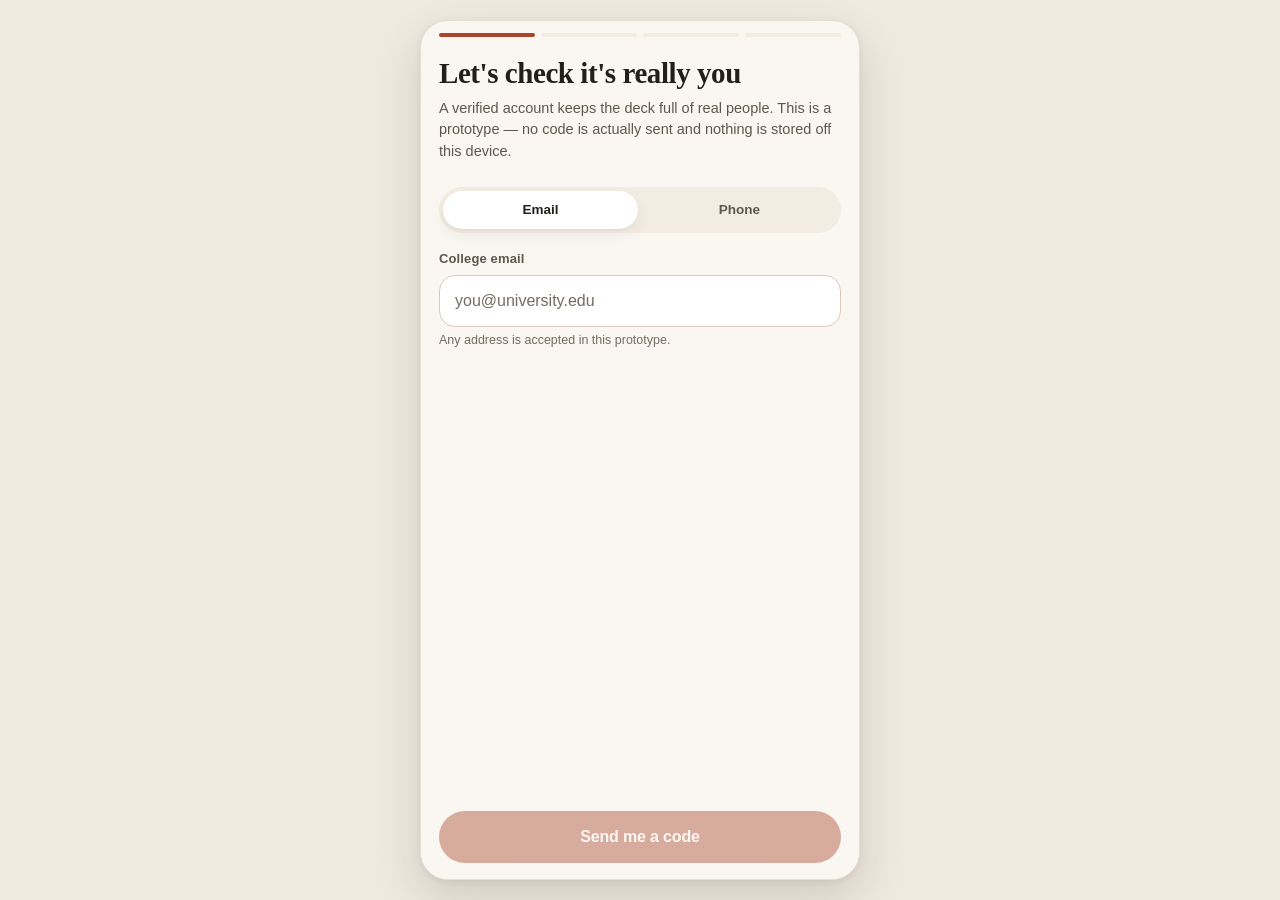
==== commit e852cc27: "Replace the root site with Wren, a self-contained dating prototype The root page is now Wren: one fi" ====
--- a/index.html
+++ b/index.html
@@ -1,271 +1,2297 @@
 <!DOCTYPE html>
-<html lang="en" data-theme="dark">
+<html lang="en" data-theme="light">
 <head>
 <meta charset="utf-8" />
-<meta name="viewport" content="width=device-width, initial-scale=1, viewport-fit=cover" />
-<title>Veil — say the thing you never said</title>
-<meta name="description" content="Anonymous campus confessions for people you already know. No cold DMs, no public feed, no counts. Write it, send it, and maybe they sign it back." />
-<meta property="og:title" content="Veil — say the thing you never said" />
-<meta property="og:description" content="Anonymous confessions for people you already know. The payoff is Sign it — mutual, voluntary, never silent." />
-<meta property="og:type" content="website" />
-<meta name="color-scheme" content="dark light" />
-<link rel="stylesheet" href="assets/tokens.css" />
-<link rel="stylesheet" href="site.css" />
-<link rel="icon" href="data:image/svg+xml,%3Csvg xmlns='http://www.w3.org/2000/svg' viewBox='0 0 48 48'%3E%3Ccircle cx='24' cy='24' r='16' fill='none' stroke='%23e0703a' stroke-width='3'/%3E%3Cpath d='M24 16 27.5 24 24 32 20.5 24Z' fill='%23e0703a'/%3E%3C/svg%3E" />
-<script>
-  (function () {
-    try {
-      var saved = localStorage.getItem('veil-theme');
-      document.documentElement.dataset.theme = saved ||
-        (matchMedia('(prefers-color-scheme: light)').matches ? 'light' : 'dark');
-    } catch (e) { document.documentElement.dataset.theme = 'dark'; }
-  })();
-</script>
+<meta name="viewport" content="width=device-width, initial-scale=1, viewport-fit=cover, maximum-scale=5" />
+<title>Wren</title>
+<meta name="description" content="Wren — a dating prototype. Swipe, match, and talk." />
+<meta name="color-scheme" content="light dark" />
+<meta name="theme-color" content="#FAF7F2" />
+<style>
+/* ==========================================================================
+   WREN — design tokens
+   One accent (clay), warm neutral ground, serif display over sans body.
+   Light and dark are the same token names with different values, so every
+   component is written once. Nothing below hardcodes a colour.
+   ========================================================================== */
+:root {
+  --bg:          #FAF7F2;
+  --bg-sunk:     #F2ECE2;
+  --surface:     #FFFFFF;
+  --surface-2:   #F6F1E9;
+  --line:        #E7DFD3;
+  --line-strong: #D6CBB9;
+  --ink:         #221F1B;
+  --ink-2:       #5F574E;
+  --ink-3:       #746C60;
+  --accent:      #A8452A;
+  --accent-soft: #F6E7DF;
+  --on-accent:   #FFF9F5;
+  --ok:          #2F6B4F;
+  --warn:        #8A5A12;
+  --danger:      #A32B2B;
+  --like:        #A8452A;
+  --nope:        #6E6660;
+  --super:       #8A5A12;
+  --verify:      #2C6BD1;
+  --scrim:       rgba(34, 31, 27, .58);
+  --shadow-1:    0 1px 2px rgba(34,31,27,.05), 0 6px 16px rgba(34,31,27,.06);
+  --shadow-2:    0 2px 6px rgba(34,31,27,.07), 0 20px 48px rgba(34,31,27,.14);
+  --frame-bg:    #EFE9DF;
+
+  --r-xs: 8px; --r-sm: 12px; --r-md: 16px; --r-lg: 22px; --r-xl: 28px; --r-full: 999px;
+  --sans: -apple-system, BlinkMacSystemFont, "Segoe UI", Roboto, "Helvetica Neue", Arial, sans-serif;
+  --serif: "Iowan Old Style", "Palatino Linotype", Palatino, Georgia, "Times New Roman", serif;
+  --tap: 44px;
+  --ease: cubic-bezier(.22,.61,.36,1);
+  --ease-out: cubic-bezier(.16,1,.3,1);
+  --dur: 220ms;
+  --bar-h: 58px;
+}
+[data-theme="dark"] {
+  --bg:          #141210;
+  --bg-sunk:     #0E0C0A;
+  --surface:     #1E1B17;
+  --surface-2:   #26221C;
+  --line:        #322D26;
+  --line-strong: #453E35;
+  --ink:         #F4EFE7;
+  --ink-2:       #B5AB9E;
+  --ink-3:       #968C7F;
+  --accent:      #E08A5F;
+  --accent-soft: #33221A;
+  --on-accent:   #241109;
+  --ok:          #7FC79B;
+  --warn:        #D6A75A;
+  --danger:      #E08A85;
+  --like:        #E08A5F;
+  --nope:        #9A9187;
+  --super:       #D6A75A;
+  --verify:      #6FA3F0;
+  --scrim:       rgba(10, 9, 8, .72);
+  --shadow-1:    0 1px 2px rgba(0,0,0,.4), 0 6px 16px rgba(0,0,0,.34);
+  --shadow-2:    0 2px 6px rgba(0,0,0,.45), 0 20px 48px rgba(0,0,0,.5);
+  --frame-bg:    #0B0A09;
+}
+
+/* ========================================================================== */
+*, *::before, *::after { box-sizing: border-box; }
+html { -webkit-text-size-adjust: 100%; }
+body {
+  margin: 0;
+  font-family: var(--sans);
+  font-size: 16px;
+  line-height: 1.5;
+  color: var(--ink);
+  background: var(--bg);
+  -webkit-font-smoothing: antialiased;
+  -webkit-tap-highlight-color: transparent;
+}
+h1,h2,h3,h4,p,ul,ol,figure,fieldset,legend { margin: 0; padding: 0; }
+ul,ol { list-style: none; }
+fieldset { border: 0; min-width: 0; }
+legend { padding: 0; }
+img { display: block; max-width: 100%; }
+button,input,select,textarea { font: inherit; color: inherit; }
+button { background: none; border: 0; cursor: pointer; }
+svg { flex: none; }
+a { color: var(--accent); }
+:focus-visible { outline: 2px solid var(--accent); outline-offset: 2px; border-radius: var(--r-xs); }
+.sr { position: absolute; width: 1px; height: 1px; overflow: hidden; clip: rect(0 0 0 0); white-space: nowrap; }
+.serif { font-family: var(--serif); font-weight: 400; letter-spacing: -.01em; }
+.tnum { font-variant-numeric: tabular-nums; }
+
+/* ==========================================================================
+   App shell — a 390pt reference column, framed on larger screens.
+   ========================================================================== */
+.app {
+  position: relative;
+  display: flex;
+  flex-direction: column;
+  width: 100%;
+  max-width: 440px;
+  min-height: 100dvh;
+  margin: 0 auto;
+  background: var(--bg);
+  overflow: hidden;
+}
+@media (min-width: 760px) {
+  body { background: var(--frame-bg); padding: 20px 0; }
+  .app { min-height: calc(100dvh - 40px); border-radius: var(--r-xl); border: 1px solid var(--line); box-shadow: var(--shadow-2); }
+}
+.view { flex: 1; min-height: 0; display: flex; flex-direction: column; }
+.scroll { flex: 1; min-height: 0; overflow-y: auto; -webkit-overflow-scrolling: touch; overscroll-behavior: contain; }
+
+/* Top bar ------------------------------------------------------------------ */
+.topbar {
+  display: flex; align-items: center; gap: 10px;
+  padding: 10px 14px;
+  padding-top: max(10px, env(safe-area-inset-top));
+  min-height: calc(var(--bar-h) + env(safe-area-inset-top));
+  background: color-mix(in srgb, var(--bg) 88%, transparent);
+  backdrop-filter: blur(12px);
+  border-bottom: 1px solid var(--line);
+  position: sticky; top: 0; z-index: 30;
+}
+.topbar__t { font-family: var(--serif); font-size: 24px; line-height: 1.1; flex: 1; min-width: 0; }
+.topbar__t small { display: block; font-family: var(--sans); font-size: 12px; color: var(--ink-3); letter-spacing: .01em; }
+.brand { display: flex; align-items: center; gap: 7px; font-family: var(--serif); font-size: 21px; }
+.brand__m { width: 9px; height: 9px; border-radius: 50%; background: var(--accent); }
+
+/* Bottom tab bar ----------------------------------------------------------- */
+.tabs {
+  display: grid; grid-template-columns: repeat(3, 1fr);
+  border-top: 1px solid var(--line);
+  background: color-mix(in srgb, var(--bg) 92%, transparent);
+  backdrop-filter: blur(12px);
+  padding-bottom: env(safe-area-inset-bottom);
+  z-index: 30;
+}
+.tab {
+  display: flex; flex-direction: column; align-items: center; justify-content: center; gap: 3px;
+  min-height: var(--tap); padding: 7px 4px 8px;
+  color: var(--ink-3); font-size: 10.5px; font-weight: 600; letter-spacing: .02em;
+  position: relative;
+  transition: color var(--dur) var(--ease);
+}
+.tab[aria-selected="true"] { color: var(--accent); }
+.tab__badge {
+  position: absolute; top: 4px; left: 50%; margin-left: 5px;
+  min-width: 17px; height: 17px; padding: 0 4px;
+  border-radius: var(--r-full); background: var(--accent); color: var(--on-accent);
+  font-size: 10px; font-weight: 700; line-height: 17px; text-align: center;
+}
+
+/* ==========================================================================
+   Buttons & controls
+   ========================================================================== */
+.btn {
+  display: inline-flex; align-items: center; justify-content: center; gap: 8px;
+  min-height: var(--tap); padding: 0 18px;
+  border-radius: var(--r-full);
+  background: var(--surface-2); color: var(--ink);
+  font-size: 15px; font-weight: 600; letter-spacing: -.01em;
+  border: 1px solid transparent;
+  transition: transform 120ms var(--ease), background var(--dur) var(--ease), opacity var(--dur);
+}
+.btn:active { transform: scale(.975); }
+.btn:disabled { opacity: .42; cursor: not-allowed; }
+.btn--primary { background: var(--accent); color: var(--on-accent); }
+.btn--primary:disabled { background: var(--accent); }
+.btn--ghost { background: transparent; border-color: var(--line-strong); color: var(--ink); }
+.btn--quiet { background: transparent; color: var(--ink-2); }
+.btn--danger { background: transparent; border-color: var(--line-strong); color: var(--danger); }
+.btn--block { width: 100%; }
+.btn--lg { min-height: 52px; font-size: 16px; padding: 0 24px; }
+.btn--sm { min-height: var(--tap); padding: 0 14px; font-size: 13.5px; }
+
+.iconbtn {
+  display: inline-flex; align-items: center; justify-content: center;
+  width: var(--tap); height: var(--tap);
+  border-radius: 50%;
+  background: var(--surface); color: var(--ink);
+  border: 1px solid var(--line);
+  box-shadow: var(--shadow-1);
+  transition: transform 120ms var(--ease), background var(--dur) var(--ease);
+}
+.iconbtn:active { transform: scale(.94); }
+.iconbtn--flat { box-shadow: none; background: transparent; border-color: transparent; }
+.iconbtn--on { color: var(--accent); }
+.iconbtn--fill {
+  background: var(--ink); color: var(--bg); border-color: transparent;
+  box-shadow: var(--shadow-2);
+}
+.iconbtn--fill svg { color: currentColor; }
+.iconbtn[disabled] { opacity: .38; pointer-events: none; }
+
+/* Segmented control -------------------------------------------------------- */
+.seg { display: flex; gap: 4px; padding: 4px; background: var(--bg-sunk); border-radius: var(--r-full); }
+.seg__i {
+  flex: 1; min-height: 38px; padding: 0 10px; border-radius: var(--r-full);
+  font-size: 13.5px; font-weight: 600; color: var(--ink-2);
+  transition: background var(--dur) var(--ease), color var(--dur) var(--ease);
+}
+.seg__i[aria-pressed="true"] { background: var(--surface); color: var(--ink); box-shadow: var(--shadow-1); }
+
+/* Chips -------------------------------------------------------------------- */
+.chips { display: flex; flex-wrap: wrap; gap: 8px; }
+.chip {
+  display: inline-flex; align-items: center; gap: 6px;
+  min-height: 38px; padding: 0 14px; border-radius: var(--r-full);
+  background: var(--surface-2); color: var(--ink-2);
+  font-size: 13.5px; font-weight: 600;
+  border: 1px solid transparent;
+  transition: background var(--dur) var(--ease), color var(--dur) var(--ease), border-color var(--dur) var(--ease);
+}
+.chip[aria-pressed="true"] { background: var(--accent-soft); color: var(--accent); border-color: color-mix(in srgb, var(--accent) 34%, transparent); }
+.chip__x { display: inline-grid; place-items: center; width: 18px; height: 18px; border-radius: 50%; background: color-mix(in srgb, currentColor 16%, transparent); }
+
+/* Fields ------------------------------------------------------------------- */
+.field { display: block; margin-bottom: 16px; }
+.field__l { display: block; font-size: 13px; font-weight: 600; color: var(--ink-2); margin-bottom: 7px; letter-spacing: .01em; }
+.field__hint { font-size: 12.5px; color: var(--ink-3); margin-top: 6px; }
+.input, .textarea, .select {
+  width: 100%; min-height: 50px; padding: 13px 15px;
+  background: var(--surface); color: var(--ink);
+  border: 1px solid var(--line-strong); border-radius: var(--r-md);
+  font-size: 16px; /* 16px stops iOS zooming on focus */
+  transition: border-color var(--dur) var(--ease), box-shadow var(--dur) var(--ease);
+}
+.input::placeholder, .textarea::placeholder { color: var(--ink-3); }
+.input:focus, .textarea:focus, .select:focus { outline: none; border-color: var(--accent); box-shadow: 0 0 0 3px color-mix(in srgb, var(--accent) 16%, transparent); }
+.textarea { min-height: 96px; resize: vertical; line-height: 1.55; }
+.select { appearance: none; background-image: none; padding-right: 40px; }
+.selectwrap { position: relative; }
+.selectwrap svg { position: absolute; right: 14px; top: 50%; transform: translateY(-50%); color: var(--ink-3); pointer-events: none; }
+
+.row2 { display: grid; grid-template-columns: 1fr 1fr; gap: 12px; }
+
+/* Switch ------------------------------------------------------------------- */
+.switch { display: flex; align-items: center; gap: 12px; min-height: var(--tap); width: 100%; text-align: left; }
+.switch__t { flex: 1; min-width: 0; font-size: 15px; }
+.switch__t small { display: block; font-size: 12.5px; color: var(--ink-3); margin-top: 1px; }
+.switch__k { flex: none; width: 50px; height: 30px; border-radius: var(--r-full); background: var(--line-strong); position: relative; transition: background var(--dur) var(--ease); }
+.switch__k::after { content: ""; position: absolute; top: 3px; left: 3px; width: 24px; height: 24px; border-radius: 50%; background: #fff; box-shadow: var(--shadow-1); transition: transform var(--dur) var(--ease-out); }
+.switch[aria-checked="true"] .switch__k { background: var(--accent); }
+.switch[aria-checked="true"] .switch__k::after { transform: translateX(20px); }
+
+/* Dual-thumb range --------------------------------------------------------- */
+.dual { position: relative; height: var(--tap); display: flex; align-items: center; }
+.dual__track { position: absolute; left: 0; right: 0; height: 5px; border-radius: var(--r-full); background: var(--bg-sunk); }
+.dual__fill { position: absolute; height: 100%; border-radius: var(--r-full); background: var(--accent); }
+.dual__in {
+  position: absolute; left: 0; width: 100%; height: var(--tap); margin: 0;
+  background: none; pointer-events: none; appearance: none;
+}
+.dual__in::-webkit-slider-thumb { appearance: none; pointer-events: auto; width: 26px; height: 26px; border-radius: 50%; background: var(--surface); border: 2px solid var(--accent); box-shadow: var(--shadow-1); cursor: grab; }
+.dual__in::-moz-range-thumb { pointer-events: auto; width: 26px; height: 26px; border-radius: 50%; background: var(--surface); border: 2px solid var(--accent); box-shadow: var(--shadow-1); cursor: grab; }
+.dual__in::-webkit-slider-runnable-track { background: none; height: var(--tap); }
+.dual__in::-moz-range-track { background: none; height: var(--tap); }
+.dual__out { display: flex; justify-content: space-between; font-size: 13px; font-weight: 600; color: var(--ink-2); margin-top: 2px; }
+
+/* Single range ------------------------------------------------------------- */
+.range { width: 100%; height: var(--tap); appearance: none; background: none; margin: 0; }
+.range::-webkit-slider-runnable-track { height: 5px; border-radius: var(--r-full); background: var(--bg-sunk); }
+.range::-moz-range-track { height: 5px; border-radius: var(--r-full); background: var(--bg-sunk); }
+.range::-webkit-slider-thumb { appearance: none; margin-top: -11px; width: 26px; height: 26px; border-radius: 50%; background: var(--surface); border: 2px solid var(--accent); box-shadow: var(--shadow-1); }
+.range::-moz-range-thumb { width: 26px; height: 26px; border-radius: 50%; background: var(--surface); border: 2px solid var(--accent); box-shadow: var(--shadow-1); }
+
+/* ==========================================================================
+   Generic blocks
+   ========================================================================== */
+.pad { padding: 16px 18px; }
+.pad-b { padding-bottom: 28px; }
+.h1 { font-family: var(--serif); font-size: 30px; line-height: 1.12; letter-spacing: -.015em; }
+.h2 { font-family: var(--serif); font-size: 22px; line-height: 1.2; letter-spacing: -.01em; }
+.lede { color: var(--ink-2); font-size: 15px; margin-top: 7px; }
+.eyebrow { font-size: 11.5px; font-weight: 700; letter-spacing: .1em; text-transform: uppercase; color: var(--ink-3); }
+.stack > * + * { margin-top: 14px; }
+.stack-s > * + * { margin-top: 8px; }
+.stack-l > * + * { margin-top: 24px; }
+
+.card { background: var(--surface); border: 1px solid var(--line); border-radius: var(--r-lg); }
+.card--pad { padding: 18px; }
+.card--flat { box-shadow: none; }
+
+.sec-title { display: flex; align-items: baseline; justify-content: space-between; gap: 12px; margin: 26px 0 12px; }
+.sec-title h2 { font-family: var(--serif); font-size: 19px; }
+.sec-title a, .sec-title button { font-size: 13.5px; font-weight: 600; color: var(--accent); }
+
+.listrow {
+  display: flex; align-items: center; gap: 12px; width: 100%;
+  min-height: 60px; padding: 11px 14px; text-align: left;
+  border-bottom: 1px solid var(--line);
+  transition: background var(--dur) var(--ease);
+}
+.listrow:last-child { border-bottom: 0; }
+.listrow:active { background: var(--surface-2); }
+.listrow__t { flex: 1; min-width: 0; }
+.listrow__t b { display: block; font-size: 15px; font-weight: 600; }
+.listrow__t small { display: block; font-size: 12.5px; color: var(--ink-3); overflow: hidden; text-overflow: ellipsis; white-space: nowrap; }
+.listrow__r { flex: none; text-align: right; font-size: 12.5px; color: var(--ink-3); }
+
+.avatar { position: relative; display: inline-block; flex: none; border-radius: 50%; overflow: hidden; background: var(--bg-sunk); }
+.avatar img { width: 100%; height: 100%; object-fit: cover; }
+.avatar--28 { width: 28px; height: 28px; }
+.avatar--40 { width: 40px; height: 40px; }
+.avatar--52 { width: 52px; height: 52px; }
+.avatar--lg { width: 76px; height: 76px; }
+
+.badge {
+  display: inline-flex; align-items: center; gap: 4px;
+  min-height: 22px; padding: 0 8px; border-radius: var(--r-full);
+  font-size: 11px; font-weight: 700; letter-spacing: .02em;
+  background: var(--surface-2); color: var(--ink-2);
+}
+.badge--ok { background: color-mix(in srgb, var(--ok) 15%, transparent); color: var(--ok); }
+.badge--warn { background: color-mix(in srgb, var(--warn) 17%, transparent); color: var(--warn); }
+.badge--accent { background: var(--accent-soft); color: var(--accent); }
+.badge--verify { background: var(--verify); color: #fff; border-radius: 50%; width: 18px; height: 18px; padding: 0; justify-content: center; }
+
+.note { display: flex; gap: 10px; padding: 13px 15px; border-radius: var(--r-md); background: var(--surface-2); font-size: 13px; color: var(--ink-2); }
+.note svg { color: var(--ink-3); margin-top: 1px; }
+
+/* Empty states ------------------------------------------------------------- */
+.empty { display: flex; flex-direction: column; align-items: center; text-align: center; padding: 46px 30px; }
+.empty__art { width: 116px; height: 116px; margin-bottom: 20px; color: var(--ink-3); opacity: .8; }
+.empty h2 { font-family: var(--serif); font-size: 23px; margin-bottom: 8px; }
+.empty p { color: var(--ink-2); font-size: 14.5px; max-width: 32ch; }
+.empty .btn { margin-top: 22px; }
+
+/* ==========================================================================
+   Deck — the swipe surface
+   ========================================================================== */
+.deckwrap { position: relative; flex: 1; min-height: 0; display: flex; flex-direction: column; }
+.dcard--top { touch-action: none; }
+/* The top card owns every gesture it starts. Without this the browser claims
+   the drag for panning and fires pointercancel, which kills the swipe. The
+   discover tab has no scroll container of its own, so nothing is lost. */
+.deck { position: relative; flex: 1; min-height: 0; margin: 10px 14px 6px; touch-action: pan-y; }
+.dcard {
+  position: absolute; inset: 0;
+  background: var(--surface); border-radius: var(--r-xl);
+  box-shadow: var(--shadow-1);
+  overflow: hidden;
+  display: flex; flex-direction: column;
+  will-change: transform;
+}
+/* Images are natively draggable, which makes the browser start an HTML5 drag
+   mid-swipe and fire pointercancel. Opt every image out of dragging, and let
+   card taps fall through the photo to the card itself. */
+img { -webkit-user-drag: none; user-select: none; }
+.dcard img, .dcard__media { -webkit-user-drag: none; user-select: none; }
+.dcard__media img { pointer-events: none; }
+.dcard--next { transform: scale(.955) translateY(14px); }
+.dcard--next2 { transform: scale(.91) translateY(28px); }
+.dcard--top { cursor: grab; }
+.dcard--top:active { cursor: grabbing; }
+.dcard--gone { pointer-events: none; }
+
+.dcard__media { position: relative; flex: 1; min-height: 0; background: var(--bg-sunk); }
+.dcard__media img { width: 100%; height: 100%; object-fit: cover; }
+.dcard__grad { position: absolute; inset: auto 0 0 0; height: 54%; background: linear-gradient(to top, rgba(20,18,16,.85), rgba(20,18,16,.76) 42%, rgba(20,18,16,.42) 68%, transparent); pointer-events: none; }
+.dcard__pips { position: absolute; top: 10px; left: 10px; right: 10px; display: flex; gap: 4px; }
+.dcard__pip { flex: 1; height: 3px; border-radius: var(--r-full); background: rgba(255,255,255,.34); transition: background var(--dur) var(--ease); }
+.dcard__pip--on { background: #fff; }
+
+.dcard__info { position: absolute; left: 0; right: 0; bottom: 0; padding: 16px 18px; color: #fff; }
+.dcard__name { display: flex; align-items: center; gap: 8px; font-family: var(--serif); font-size: 27px; line-height: 1.1; }
+.dcard__name .badge--verify { box-shadow: 0 0 0 2px rgba(20,18,16,.5); }
+.dcard__meta { display: flex; align-items: center; gap: 7px; font-size: 13.5px; color: rgba(255,255,255,.9); margin-top: 5px; }
+.dcard__prompt { margin-top: 11px; font-family: var(--serif); font-size: 15px; line-height: 1.4; color: rgba(255,255,255,.94); }
+.dcard__prompt b { display: block; font-family: var(--sans); font-size: 11px; font-weight: 700; letter-spacing: .08em; text-transform: uppercase; color: rgba(255,255,255,.8); margin-bottom: 3px; }
+.dcard__tap { margin-top: 10px; font-size: 12px; color: rgba(255,255,255,.8); display: flex; align-items: center; gap: 5px; }
+
+.dcard__stamp {
+  position: absolute; top: 26px; z-index: 5;
+  padding: 7px 15px; border-radius: var(--r-sm);
+  font-size: 21px; font-weight: 800; letter-spacing: .1em;
+  border: 3px solid currentColor; opacity: 0;
+  pointer-events: none; transition: opacity 90ms linear;
+  background: rgba(255,255,255,.14); backdrop-filter: blur(3px);
+}
+.dcard__stamp--like { left: 20px; color: #fff; background: color-mix(in srgb, var(--like) 82%, transparent); transform: rotate(-13deg); }
+.dcard__stamp--nope { right: 20px; color: #fff; background: color-mix(in srgb, var(--nope) 82%, transparent); transform: rotate(13deg); }
+.dcard__stamp--super { left: 50%; top: 50%; margin: -26px 0 0 -68px; color: #fff; background: color-mix(in srgb, var(--super) 86%, transparent); transform: rotate(-4deg); }
+
+.dcard__liked {
+  position: absolute; top: 12px; right: 12px; z-index: 5;
+  width: 34px; height: 34px; border-radius: 50%;
+  display: grid; place-items: center;
+  background: rgba(20,18,16,.5); color: #fff; backdrop-filter: blur(4px);
+}
+
+/* fly-out */
+.dcard--fly { transition: transform 300ms cubic-bezier(.4,.05,.6,1), opacity 300ms linear; }
+.dcard--fly-r { transform: translate3d(150%,6%,0) rotate(22deg) !important; opacity: 0; }
+.dcard--fly-l { transform: translate3d(-150%,6%,0) rotate(-22deg) !important; opacity: 0; }
+.dcard--fly-u { transform: translate3d(0,-135%,0) rotate(6deg) scale(1.06) !important; opacity: 0; }
+.dcard--snap { transition: transform 300ms var(--ease-out); }
+
+.deckbar {
+  display: flex; align-items: center; justify-content: center; gap: 14px;
+  padding: 10px 14px calc(12px + env(safe-area-inset-bottom));
+}
+.deckbar .iconbtn--big { width: 58px; height: 58px; }
+.deckbar .iconbtn--nope { color: var(--nope); }
+.deckbar .iconbtn--like { color: var(--like); }
+.deckbar .iconbtn--super { color: var(--super); }
+.quota {
+  display: flex; align-items: center; justify-content: center; gap: 7px;
+  font-size: 12.5px; color: var(--ink-3); padding-bottom: 2px;
+}
+.quota b { color: var(--ink); font-weight: 700; }
+.quota__bar { width: 84px; height: 4px; border-radius: var(--r-full); background: var(--bg-sunk); overflow: hidden; }
+.quota__fill { height: 100%; background: var(--accent); border-radius: var(--r-full); transition: width var(--dur) var(--ease); }
+</style>
+<style>
+/* ==========================================================================
+   Onboarding
+   ========================================================================== */
+.ob { display: flex; flex-direction: column; min-height: 100%; }
+.ob__head { padding: 12px 18px 0; padding-top: max(12px, env(safe-area-inset-top)); }
+.ob__prog { display: flex; gap: 6px; margin-bottom: 20px; }
+.ob__seg { flex: 1; height: 3.5px; border-radius: var(--r-full); background: var(--bg-sunk); transition: background var(--dur) var(--ease); }
+.ob__seg--on { background: var(--accent); }
+.ob__body { flex: 1; min-height: 0; overflow-y: auto; padding: 0 18px; }
+.ob__foot { padding: 12px 18px calc(16px + env(safe-area-inset-bottom)); background: linear-gradient(to top, var(--bg) 62%, transparent); }
+.ob__h { font-family: var(--serif); font-size: 29px; line-height: 1.14; letter-spacing: -.015em; }
+.ob__p { color: var(--ink-2); font-size: 14.5px; margin-top: 8px; }
+.ob__sec { margin: 24px 0 10px; }
+
+/* photo grid */
+.pgrid { display: grid; grid-template-columns: repeat(3, 1fr); gap: 8px; }
+.pcell {
+  position: relative; aspect-ratio: 3/4; border-radius: var(--r-md); overflow: hidden;
+  background: var(--bg-sunk); border: 1px dashed var(--line-strong);
+  display: grid; place-items: center; color: var(--ink-3);
+}
+.pcell--filled { border-style: solid; border-color: transparent; }
+.pcell--main::after { content: "MAIN"; position: absolute; left: 6px; top: 6px; padding: 2px 6px; border-radius: var(--r-full); background: var(--accent); color: var(--on-accent); font-size: 9px; font-weight: 800; letter-spacing: .08em; }
+.pcell img { width: 100%; height: 100%; object-fit: cover; }
+.pcell__x {
+  position: absolute; right: 4px; top: 4px; width: 28px; height: 28px; border-radius: 50%;
+  background: rgba(20,18,16,.62); color: #fff; display: grid; place-items: center; backdrop-filter: blur(3px);
+}
+.pcell__mv { position: absolute; left: 4px; bottom: 4px; display: flex; gap: 3px; }
+.pcell__mv button { width: 26px; height: 26px; border-radius: var(--r-xs); background: rgba(20,18,16,.62); color: #fff; display: grid; place-items: center; backdrop-filter: blur(3px); }
+.pcell__mv button:disabled { opacity: .3; }
+.pcell__selfie { position: absolute; right: 4px; bottom: 4px; }
+
+/* selfie verify ring */
+.selfie { display: flex; align-items: center; gap: 14px; padding: 15px; border-radius: var(--r-lg); background: var(--surface); border: 1px solid var(--line); }
+.selfie__a { position: relative; flex: none; }
+.selfie__a .ring { position: absolute; inset: -4px; border-radius: 50%; border: 2.5px solid var(--verify); }
+.selfie__a .tick { position: absolute; right: -2px; bottom: -2px; width: 22px; height: 22px; border-radius: 50%; background: var(--verify); color: #fff; display: grid; place-items: center; border: 2px solid var(--surface); }
+.selfie__t { flex: 1; min-width: 0; }
+.selfie__t b { display: block; font-size: 14.5px; }
+.selfie__t small { color: var(--ink-3); font-size: 12.5px; }
+
+/* prompt builder */
+.pick { display: grid; gap: 8px; }
+.pick__i { display: flex; align-items: center; gap: 11px; min-height: 58px; padding: 12px 14px; text-align: left; border-radius: var(--r-md); background: var(--surface); border: 1px solid var(--line); transition: border-color var(--dur) var(--ease), background var(--dur) var(--ease); }
+.pick__i[aria-pressed="true"] { border-color: var(--accent); background: var(--accent-soft); }
+.pick__n { flex: none; width: 22px; height: 22px; border-radius: 50%; border: 1.5px solid var(--line-strong); display: grid; place-items: center; font-size: 11px; font-weight: 700; color: var(--ink-3); }
+.pick__i[aria-pressed="true"] .pick__n { background: var(--accent); border-color: var(--accent); color: var(--on-accent); }
+.pick__q { flex: 1; min-width: 0; font-size: 14px; }
+
+/* ==========================================================================
+   Expanded profile — photos and prompts interleaved
+   ========================================================================== */
+.exp { position: absolute; inset: 0; z-index: 60; background: var(--bg); display: flex; flex-direction: column; animation: slideup 260ms var(--ease-out); }
+@keyframes slideup { from { transform: translateY(3%); opacity: .4; } to { transform: none; opacity: 1; } }
+.exp__bar { display: flex; align-items: center; gap: 8px; padding: 8px 12px; padding-top: max(8px, env(safe-area-inset-top)); border-bottom: 1px solid var(--line); background: color-mix(in srgb, var(--bg) 90%, transparent); backdrop-filter: blur(12px); }
+.exp__bar b { flex: 1; font-family: var(--serif); font-size: 18px; font-weight: 400; }
+.exp__body { flex: 1; min-height: 0; overflow-y: auto; padding-bottom: 96px; }
+.exp__hero { position: relative; aspect-ratio: 4/5; background: var(--bg-sunk); }
+.exp__hero img { width: 100%; height: 100%; object-fit: cover; }
+.exp__hero .exp__grad { position: absolute; inset: auto 0 0 0; height: 40%; background: linear-gradient(to top, rgba(20,18,16,.86), transparent); }
+.exp__id { position: absolute; left: 18px; right: 18px; bottom: 16px; color: #fff; }
+.exp__id h1 { font-family: var(--serif); font-size: 30px; line-height: 1.1; display: flex; align-items: center; gap: 8px; }
+.exp__id p { font-size: 13.5px; color: rgba(255,255,255,.88); margin-top: 4px; }
+
+.tile { margin: 14px 18px 0; }
+.tile__q { font-size: 11.5px; font-weight: 700; letter-spacing: .08em; text-transform: uppercase; color: var(--ink-3); margin-bottom: 7px; }
+.tile__a { font-family: var(--serif); font-size: 19px; line-height: 1.42; }
+.tile--prompt { background: var(--surface); border: 1px solid var(--line); border-radius: var(--r-lg); padding: 16px 18px; }
+.tile--photo { position: relative; border-radius: var(--r-lg); overflow: hidden; background: var(--bg-sunk); aspect-ratio: 4/5; }
+.tile--photo img { width: 100%; height: 100%; object-fit: cover; }
+.tile__like {
+  position: absolute; right: 10px; top: 10px; z-index: 4;
+  width: 40px; height: 40px; border-radius: 50%;
+  display: grid; place-items: center;
+  background: rgba(20,18,16,.5); color: #fff; backdrop-filter: blur(4px);
+  border: 1px solid rgba(255,255,255,.22);
+  transition: transform 140ms var(--ease), background var(--dur) var(--ease);
+}
+.tile__like[aria-pressed="true"] { background: var(--like); border-color: var(--like); }
+.tile__like[aria-pressed="true"] svg { fill: currentColor; }
+.tile__like:active { transform: scale(.9); }
+.tile__cap { position: absolute; left: 12px; right: 12px; bottom: 12px; color: #fff; font-size: 12.5px; text-shadow: 0 1px 6px rgba(0,0,0,.5); }
+
+.exp__cta {
+  position: absolute; left: 0; right: 0; bottom: 0; z-index: 5;
+  display: flex; align-items: center; justify-content: center; gap: 16px;
+  padding: 12px 18px calc(14px + env(safe-area-inset-bottom));
+  background: linear-gradient(to top, var(--bg) 66%, transparent);
+}
+.likedbar { display: flex; align-items: center; gap: 7px; font-size: 12.5px; color: var(--ink-2); }
+
+/* ==========================================================================
+   Match modal
+   ========================================================================== */
+.modal { position: absolute; inset: 0; z-index: 90; display: grid; place-items: center; padding: 26px; background: var(--scrim); backdrop-filter: blur(3px); animation: fade 200ms var(--ease); }
+@keyframes fade { from { opacity: 0; } to { opacity: 1; } }
+.match { text-align: center; width: 100%; max-width: 340px; }
+.match__pair { position: relative; height: 168px; margin-bottom: 26px; }
+.match__a, .match__b {
+  position: absolute; top: 0; width: 132px; height: 168px; border-radius: var(--r-lg); overflow: hidden;
+  box-shadow: 0 16px 40px rgba(0,0,0,.34); background: var(--surface);
+  display: grid; place-items: center;
+  font-family: var(--serif); font-size: 40px; color: var(--ink-3);
+}
+.match__a { left: 50%; margin-left: -132px; animation: slideL 520ms var(--ease-out) both; }
+.match__b { left: 50%; margin-left: 0; animation: slideR 520ms var(--ease-out) both; }
+.match__a img, .match__b img { width: 100%; height: 100%; object-fit: cover; }
+.match__b::after { content: ""; position: absolute; inset: 0; border-radius: inherit; background: color-mix(in srgb, var(--accent) 16%, transparent); mix-blend-mode: multiply; }
+@keyframes slideL { from { transform: translateX(-118%) rotate(-13deg); } to { transform: none; } }
+@keyframes slideR { from { transform: translateX(118%) rotate(13deg); } to { transform: none; } }
+.match__you { position: absolute; left: 50%; top: 50%; z-index: 3; transform: translate(-50%,-50%); width: 54px; height: 54px; border-radius: 50%; background: var(--surface); border: 3px solid var(--accent); color: var(--accent); display: grid; place-items: center; animation: pop 420ms 300ms var(--ease-out) both; }
+@keyframes pop { from { transform: translate(-50%,-50%) scale(0); } to { transform: translate(-50%,-50%) scale(1); } }
+.match h2 { font-family: var(--serif); font-size: 34px; line-height: 1.05; animation: rise 420ms 380ms var(--ease-out) both; }
+.match p { color: rgba(255,255,255,.9); font-size: 14.5px; margin-top: 9px; animation: rise 420ms 460ms var(--ease-out) both; }
+.match__acts { margin-top: 26px; display: grid; gap: 10px; animation: rise 420ms 540ms var(--ease-out) both; }
+.match .btn { background: rgba(255,255,255,.14); color: #fff; border-color: rgba(255,255,255,.3); backdrop-filter: blur(6px); }
+.match .btn--primary { background: #fff; color: var(--ink); border-color: #fff; }
+.match__exp { margin-top: 14px; font-size: 12.5px; color: rgba(255,255,255,.72); animation: rise 420ms 600ms var(--ease-out) both; }
+@keyframes rise { from { opacity: 0; transform: translateY(9px); } to { opacity: 1; transform: none; } }
+
+/* generic sheet / dialog --------------------------------------------------- */
+.sheet { position: absolute; inset: 0; z-index: 95; display: flex; align-items: flex-end; background: var(--scrim); backdrop-filter: blur(3px); animation: fade 180ms var(--ease); }
+.sheet__p { width: 100%; max-height: 88%; display: flex; flex-direction: column; background: var(--bg); border-radius: var(--r-xl) var(--r-xl) 0 0; padding-bottom: env(safe-area-inset-bottom); animation: slideup 280ms var(--ease-out); overflow: hidden; }
+.sheet__g { width: 38px; height: 4px; border-radius: var(--r-full); background: var(--line-strong); margin: 9px auto 2px; flex: none; }
+.sheet__h { display: flex; align-items: center; gap: 10px; padding: 8px 18px 10px; flex: none; }
+.sheet__h h2 { font-family: var(--serif); font-size: 21px; flex: 1; }
+.sheet__b { flex: 1; min-height: 0; overflow-y: auto; padding: 0 18px; }
+.sheet__f { flex: none; padding: 12px 18px calc(16px + env(safe-area-inset-bottom)); display: grid; gap: 8px; }
+
+.opt { display: flex; align-items: center; gap: 12px; width: 100%; min-height: 54px; padding: 12px 14px; text-align: left; border-radius: var(--r-md); border: 1px solid var(--line); background: var(--surface); margin-bottom: 8px; }
+.opt[aria-pressed="true"] { border-color: var(--accent); background: var(--accent-soft); }
+.opt__t { flex: 1; min-width: 0; font-size: 14.5px; }
+.opt__t small { display: block; color: var(--ink-3); font-size: 12.5px; }
+.opt__m { flex: none; width: 20px; height: 20px; border-radius: 50%; border: 1.5px solid var(--line-strong); display: grid; place-items: center; }
+.opt[aria-pressed="true"] .opt__m { background: var(--accent); border-color: var(--accent); color: var(--on-accent); }
+
+/* ==========================================================================
+   Matches + chat
+   ========================================================================== */
+.mrow { display: flex; align-items: center; gap: 12px; width: 100%; padding: 11px 16px; text-align: left; border-bottom: 1px solid var(--line); }
+.mrow:active { background: var(--surface-2); }
+.mrow__t { flex: 1; min-width: 0; }
+.mrow__t b { display: block; font-size: 15.5px; font-weight: 600; }
+.mrow__t small { display: block; font-size: 13px; color: var(--ink-3); white-space: nowrap; overflow: hidden; text-overflow: ellipsis; }
+.mrow__t small b { display: inline; font-weight: 600; color: var(--ink-2); }
+.mrow__new { min-width: 8px; height: 8px; border-radius: 50%; background: var(--accent); flex: none; }
+.mrow__clock { flex: none; display: inline-flex; align-items: center; gap: 4px; font-size: 12px; font-weight: 600; padding: 4px 9px; border-radius: var(--r-full); background: var(--surface-2); color: var(--ink-2); }
+.mrow__clock--soon { background: color-mix(in srgb, var(--warn) 16%, transparent); color: var(--warn); }
+.mrow__clock--gone { background: color-mix(in srgb, var(--danger) 14%, transparent); color: var(--danger); }
+
+.chat { display: flex; flex-direction: column; min-height: 0; flex: 1; }
+.chat__top { display: flex; align-items: center; gap: 10px; padding: 8px 12px; padding-top: max(8px, env(safe-area-inset-top)); border-bottom: 1px solid var(--line); background: color-mix(in srgb, var(--bg) 90%, transparent); backdrop-filter: blur(12px); }
+.chat__top b { flex: 1; font-size: 15.5px; }
+.chat__top small { display: block; font-size: 12px; color: var(--ink-3); font-weight: 400; }
+.chat__log { flex: 1; min-height: 0; overflow-y: auto; padding: 16px 14px 8px; display: flex; flex-direction: column; gap: 7px; }
+.bub { max-width: 78%; padding: 10px 14px; border-radius: 20px; font-size: 15px; line-height: 1.45; word-wrap: break-word; }
+.bub--them { align-self: flex-start; background: var(--surface-2); border-bottom-left-radius: 7px; }
+.typing {
+  align-self: flex-start; display: flex; align-items: center; gap: 5px;
+  padding: 13px 15px; border-radius: 20px; border-bottom-left-radius: 7px;
+  background: var(--surface-2);
+}
+.typing i { width: 7px; height: 7px; border-radius: 50%; background: var(--ink-3); animation: typedot 1.15s var(--ease) infinite; }
+.typing i:nth-child(2) { animation-delay: .16s; }
+.typing i:nth-child(3) { animation-delay: .32s; }
+@keyframes typedot { 0%, 58%, 100% { opacity: .32; transform: translateY(0); } 28% { opacity: 1; transform: translateY(-3px); } }
+.bub--me { align-self: flex-end; background: var(--accent); color: var(--on-accent); border-bottom-right-radius: 7px; }
+.bub--sys { align-self: center; max-width: 90%; text-align: center; background: transparent; color: var(--ink-3); font-size: 12.5px; padding: 5px 10px; }
+.bub--gif { padding: 6px; background: var(--surface-2); }
+.bub--time { align-self: center; font-size: 11px; color: var(--ink-3); margin: 6px 0; }
+.gifcard { width: 190px; height: 132px; border-radius: var(--r-md); display: grid; place-items: center; background: linear-gradient(135deg, var(--accent-soft), var(--surface-2)); color: var(--accent); font-family: var(--serif); font-size: 15px; border: 1px solid var(--line); }
+
+.ice { padding: 10px 14px 4px; flex: none; }
+.ice__t { font-size: 11.5px; font-weight: 700; letter-spacing: .08em; text-transform: uppercase; color: var(--ink-3); margin-bottom: 7px; }
+.ice__r { display: flex; gap: 7px; overflow-x: auto; padding-bottom: 4px; -webkit-overflow-scrolling: touch; scrollbar-width: none; }
+.ice__r::-webkit-scrollbar { display: none; }
+.ice__i { flex: none; max-width: 232px; min-height: 40px; padding: 9px 13px; border-radius: var(--r-full); background: var(--surface); border: 1px solid var(--line); font-size: 13px; text-align: left; color: var(--ink-2); white-space: nowrap; overflow: hidden; text-overflow: ellipsis; }
+
+.comp { flex: none; display: flex; align-items: flex-end; gap: 8px; padding: 8px 12px calc(10px + env(safe-area-inset-bottom)); border-top: 1px solid var(--line); background: var(--bg); }
+.comp__i { flex: 1; min-width: 0; min-height: var(--tap); max-height: 120px; padding: 11px 15px; border-radius: 22px; background: var(--surface); border: 1px solid var(--line-strong); font-size: 16px; resize: none; }
+.comp__i:focus { outline: none; border-color: var(--accent); }
+.turnlock { margin: 0 14px calc(12px + env(safe-area-inset-bottom)); padding: 13px 15px; border-radius: var(--r-md); background: var(--surface-2); font-size: 13.5px; color: var(--ink-2); text-align: center; }
+
+/* ==========================================================================
+   You tab
+   ========================================================================== */
+.you__hero { display: flex; align-items: center; gap: 15px; }
+.you__pic { position: relative; flex: none; }
+.you__id { min-width: 0; }
+.you__name { font-family: var(--serif); font-size: 25px; display: flex; align-items: center; gap: 7px; flex-wrap: wrap; }
+.you__meta { display: block; font-size: 13.5px; color: var(--ink-2); margin-top: 3px; }
+.you__vis { display: block; margin-top: 7px; }
+.kv { display: flex; align-items: baseline; justify-content: space-between; gap: 14px; padding: 11px 0; border-bottom: 1px solid var(--line); font-size: 14.5px; }
+.kv:last-child { border-bottom: 0; }
+.kv dt { color: var(--ink-2); }
+.kv dd { text-align: right; font-weight: 600; }
+
+.dangerzone { border-color: color-mix(in srgb, var(--danger) 30%, transparent); }
+.dangerzone h3 { color: var(--danger); }
+
+.toast {
+  position: absolute; left: 50%; bottom: calc(var(--bar-h) + 22px + env(safe-area-inset-bottom));
+  transform: translateX(-50%); z-index: 80;
+  display: flex; align-items: center; gap: 9px;
+  max-width: 88%; padding: 11px 17px; border-radius: var(--r-full);
+  background: var(--ink); color: var(--bg); font-size: 13.5px; font-weight: 600;
+  box-shadow: var(--shadow-2); animation: toastin 260ms var(--ease-out);
+}
+.toast svg { flex: none; }
+@keyframes toastin { from { opacity: 0; transform: translate(-50%, 12px); } to { opacity: 1; transform: translate(-50%, 0); } }
+
+@media (prefers-reduced-motion: reduce) {
+  *, *::before, *::after { animation-duration: .01ms !important; animation-iteration-count: 1 !important; transition-duration: .01ms !important; }
+}
+</style>
 </head>
 <body>
-
-<a class="skip" href="#main">Skip to content</a>
-
-<header class="hdr">
-  <div class="column hdr__in">
-    <a class="mark" href="#top">
-      <svg width="21" height="21" viewBox="0 0 24 24" fill="none" stroke="currentColor" stroke-width="1.5" stroke-linecap="round" stroke-linejoin="round" aria-hidden="true">
-        <circle cx="12" cy="12" r="8" />
-        <path d="M12 7.5 14 12l-2 4.5L10 12Z" fill="currentColor" stroke="none" />
-      </svg>
-      Veil
-    </a>
-    <div class="hdr__act">
-      <button class="tgl" id="themeBtn" type="button" aria-label="Switch colour theme">Light</button>
-      <a class="pill pill--sm" href="prototype/">Open app</a>
+<div id="app" class="app"></div>
+<noscript><p style="padding:24px;font-family:sans-serif">This prototype needs JavaScript.</p></noscript>
+<script>
+"use strict";
+/* ==========================================================================
+   WREN — a dating prototype.
+
+   Single file, no build, no network, no backend. Vanilla JS rather than React
+   on purpose: React would have to come from a CDN, and the brief asks for a
+   self-contained file. State is one object, re-rendered per screen; the swipe
+   deck is the only surface that mutates the DOM directly, because rebuilding
+   it mid-drag would destroy the gesture.
+
+   Product decision, documented because the brief asked for one:
+   FIRST-MOVER RULE. Default is UNIVERSAL — anyone in a match may send the first
+   message, so a match never stalls. Settings also offer Bumble-style
+   "only <group> messages first", which locks the composer for the other side
+   until they reply. Universal is the default because a demo where half the
+   chats are deadlocked teaches the wrong thing, and because a 24-hour expiry
+   plus a message lock is a cruel default for a real product.
+   ========================================================================== */
+
+const APP_NAME = "Wren";            // rename here; nothing else hardcodes it
+const LIKE_LIMIT = 25;               // per day
+const MATCH_TTL = 24 * 60 * 60 * 1000;
+
+const $ = (sel, root) => (root || document).querySelector(sel);
+const esc = (s) => String(s == null ? "" : s)
+  .replace(/&/g, "&amp;").replace(/</g, "&lt;").replace(/>/g, "&gt;")
+  .replace(/"/g, "&quot;").replace(/'/g, "&#39;");
+
+/* ------------------------------------------------------------------ icons */
+const ICONS = {
+  heart: '<path d="M12 20.5S3.5 15 3.5 9.2A4.7 4.7 0 0 1 12 6.6a4.7 4.7 0 0 1 8.5 2.6c0 5.8-8.5 11.3-8.5 11.3Z"/>',
+  x: '<path d="M18 6 6 18M6 6l12 12"/>',
+  star: '<path d="M12 3.5 14.6 9l6 .8-4.4 4.2 1.1 6-5.3-2.9-5.3 2.9 1.1-6L3.4 9.8 9.4 9Z"/>',
+  undo: '<path d="M3 8h9a6 6 0 0 1 0 12H8"/><path d="m7 4-4 4 4 4"/>',
+  chat: '<path d="M20.5 12.5a8 8 0 0 1-8 8H4l2.2-3A8 8 0 1 1 20.5 12.5Z"/>',
+  user: '<circle cx="12" cy="8.5" r="3.7"/><path d="M4.5 20.2a7.6 7.6 0 0 1 15 0"/>',
+  users: '<circle cx="9" cy="8.5" r="3.4"/><path d="M2.8 19.6a6.3 6.3 0 0 1 12.4 0"/><path d="M16 5.4a3.4 3.4 0 0 1 0 6.4"/><path d="M17.6 14.2a6.3 6.3 0 0 1 3.6 5.4"/>',
+  camera: '<path d="M3.5 8.5h3l1.6-2.4h7.8l1.6 2.4h3a1 1 0 0 1 1 1v9a1 1 0 0 1-1 1h-17a1 1 0 0 1-1-1v-9a1 1 0 0 1 1-1Z"/><circle cx="12" cy="14" r="3.4"/>',
+  check: '<path d="m4.5 12.5 5 5 10-11"/>',
+  left: '<path d="m14.5 5-7 7 7 7"/>',
+  right: '<path d="m9.5 5 7 7-7 7"/>',
+  plus: '<path d="M12 5v14M5 12h14"/>',
+  gif: '<rect x="3" y="5" width="18" height="14" rx="2.5"/><path d="M9.5 10.5H8a1.5 1.5 0 0 0 0 3h1.5V12H9"/><path d="M12 10v5M12 10h1.4a1.4 1.4 0 0 1 0 2.8H12M16 10h2.2M17.1 10v5"/>',
+  send: '<path d="M4 11.5 20.5 4l-7.5 16.5-2-7.5-7-1.5Z"/>',
+  shield: '<path d="M12 3.2 5 6v6c0 4.4 3 7.6 7 8.8 4-1.2 7-4.4 7-8.8V6Z"/><path d="m9.2 12 2 2 3.6-3.8"/>',
+  flag: '<path d="M5.5 21V4.2M5.5 5h11l-1.8 3.6L16.5 12h-11"/>',
+  block: '<circle cx="12" cy="12" r="8.2"/><path d="m6.2 6.2 11.6 11.6"/>',
+  sliders: '<path d="M4 8h9M17 8h3M4 16h3M11 16h9"/><circle cx="15" cy="8" r="2"/><circle cx="9" cy="16" r="2"/>',
+  sun: '<circle cx="12" cy="12" r="4"/><path d="M12 2.5v2M12 19.5v2M2.5 12h2M19.5 12h2M5.2 5.2l1.4 1.4M17.4 17.4l1.4 1.4M18.8 5.2l-1.4 1.4M6.6 17.4l-1.4 1.4"/>',
+  moon: '<path d="M20 14.2A8.2 8.2 0 0 1 9.8 4 8.2 8.2 0 1 0 20 14.2Z"/>',
+  info: '<circle cx="12" cy="12" r="8.4"/><path d="M12 11v5.2M12 7.9v.1"/>',
+  alert: '<path d="M12 4.2 2.8 20h18.4Z"/><path d="M12 10v4.2M12 17.2v.1"/>',
+  trash: '<path d="M4.5 6.5h15M9.5 6.5V4.8h5v1.7M6.5 6.5 7.4 20h9.2l.9-13.5M10.5 10v6.4M13.5 10v6.4"/>',
+  up: '<path d="M12 19V6M6.5 11.5 12 6l5.5 5.5"/>',
+  eye: '<path d="M2.5 12S6 6.5 12 6.5 21.5 12 21.5 12 18 17.5 12 17.5 2.5 12 2.5 12Z"/><circle cx="12" cy="12" r="2.8"/>',
+  lock: '<rect x="5" y="10.5" width="14" height="9.5" rx="2.2"/><path d="M8.2 10.5V8a3.8 3.8 0 0 1 7.6 0v2.5"/>',
+  image: '<rect x="3.5" y="5" width="17" height="14" rx="2.2"/><circle cx="9" cy="10" r="1.7"/><path d="m4.5 17 4.8-4.6 3.4 3 2.6-2.3 4.2 4"/>',
+  sparkle: '<path d="M12 3.5 13.7 9l5.5 1.7-5.5 1.7L12 18l-1.7-5.6L4.8 10.7 10.3 9Z"/><path d="M18.5 3.5v3M20 5h-3"/>',
+  refresh: '<path d="M20 12a8 8 0 1 1-2.6-5.9"/><path d="M20.5 3.5V9H15"/>',
+  pin: '<path d="M12 21s7-6.2 7-11a7 7 0 1 0-14 0c0 4.8 7 11 7 11Z"/><circle cx="12" cy="10" r="2.6"/>',
+  sparkleFill: '<path d="M12 2.6 14.4 9.6 21.4 12 14.4 14.4 12 21.4 9.6 14.4 2.6 12 9.6 9.6Z" fill="currentColor" stroke="none"/><path d="M18.5 4v3.4M20.2 5.7h-3.4" fill="none" stroke="currentColor"/>',
+  clock: '<circle cx="12" cy="12" r="8.4"/><path d="M12 7.2V12l3.2 2"/>',
+  bell: '<path d="M6.5 10a5.5 5.5 0 0 1 11 0c0 4 1.5 5.5 1.5 5.5H5S6.5 14 6.5 10Z"/><path d="M10 19a2.2 2.2 0 0 0 4 0"/>',
+};
+function icon(name, size, extra) {
+  const p = ICONS[name];
+  if (!p) return "";
+  return `<svg viewBox="0 0 24 24" width="${size || 20}" height="${size || 20}" fill="none"
+    stroke="currentColor" stroke-width="1.6" stroke-linecap="round" stroke-linejoin="round"
+    aria-hidden="true"${extra ? " " + extra : ""}>${p}</svg>`;
+}
+
+/* ==========================================================================
+   Generated portrait art.
+
+   No real photographs: this file must work with no network. Each face is a
+   deterministic SVG derived from a seed string, so a given profile always gets
+   the same face, and reordering photos does not reshuffle everyone's identity.
+   If a profile ever carries a real photo URL, photoSrc() prefers it and falls
+   back to this art on error — see the "Use remote demo photos" toggle in You.
+   ========================================================================== */
+function hash32(str) {
+  let h = 2166136261;
+  for (let i = 0; i < str.length; i++) { h ^= str.charCodeAt(i); h = Math.imul(h, 16777619); }
+  return h >>> 0;
+}
+function rngFrom(seed) {
+  let a = seed >>> 0;
+  return function () {
+    a = (a + 0x6D2B79F5) | 0;
+    let t = Math.imul(a ^ (a >>> 15), 1 | a);
+    t = (t + Math.imul(t ^ (t >>> 7), 61 | t)) ^ t;
+    return ((t ^ (t >>> 14)) >>> 0) / 4294967296;
+  };
+}
+const ART_BG = [
+  ["#E9DAC5", "#D2BB9B"], ["#DCE2D3", "#B7C3AC"], ["#F0D9CE", "#D8B2A1"],
+  ["#D9DEE7", "#B0BACB"], ["#EAE0C7", "#D1BD92"], ["#E3D6E1", "#BEACC0"],
+  ["#D5E0E0", "#ACC1C1"], ["#F1DDC7", "#D7B89B"],
+];
+const SKIN = ["#F1D4BD", "#E3B997", "#CA9B74", "#AA734F", "#7F4F34", "#5F3B27", "#F6E0CC", "#8E5B3C"];
+const HAIR = ["#2C2420", "#3F2D23", "#5B3B27", "#7B4C2B", "#AA723D", "#CAA164", "#8D8D8D", "#D9D3C9", "#4B3C53"];
+const SHIRT = ["#7F8D7B", "#A8452A", "#4B5B6C", "#CAA164", "#6C5C7F", "#8D6C4B", "#3F4B3F", "#B67250", "#5D5449"];
+
+function portrait(seedStr) {
+  const r = rngFrom(hash32(seedStr));
+  const pick = (arr) => arr[Math.floor(r() * arr.length)];
+  const bg = pick(ART_BG), skin = pick(SKIN), hairC = pick(HAIR), shirt = pick(SHIRT);
+  const style = Math.floor(r() * 6);           // 0 buzz 1 crop 2 bob 3 long 4 curly 5 bun
+  const glasses = r() < 0.22;
+  const fringe = r() < 0.55;
+  const freckle = r() < 0.25;
+  const uid = "p" + hash32(seedStr).toString(36);
+
+  const blob = [
+    `<ellipse cx="160" cy="146" rx="63" ry="72"/>`,                       // buzz
+    `<ellipse cx="160" cy="144" rx="67" ry="76"/>`,                       // crop
+    `<ellipse cx="160" cy="152" rx="75" ry="86"/>`,                       // bob
+    `<ellipse cx="160" cy="170" rx="81" ry="108"/>`,                      // long
+    `<ellipse cx="160" cy="146" rx="71" ry="79"/>
+     <circle cx="104" cy="120" r="24"/><circle cx="160" cy="98" r="26"/>
+     <circle cx="216" cy="120" r="24"/><circle cx="92" cy="158" r="19"/>
+     <circle cx="228" cy="158" r="19"/>`,                                 // curly
+    `<ellipse cx="160" cy="144" rx="67" ry="76"/><circle cx="160" cy="58" r="25"/>`, // bun
+  ][style];
+
+  const fringePath = fringe
+    ? `<path d="M100 132c14-26 106-26 120 0-16-12-32-16-60-16s-44 4-60 16Z" fill="${hairC}"/>`
+    : "";
+  const gl = glasses
+    ? `<g fill="none" stroke="#2C2420" stroke-width="2.6" opacity=".72">
+         <circle cx="136" cy="152" r="15"/><circle cx="184" cy="152" r="15"/>
+         <path d="M151 152h18M121 148l-11-4M199 148l11-4"/></g>`
+    : "";
+  const fr = freckle
+    ? `<g fill="#8a5a3c" opacity=".38"><circle cx="140" cy="172" r="2"/><circle cx="152" cy="176" r="1.8"/>
+       <circle cx="180" cy="173" r="2"/><circle cx="168" cy="178" r="1.6"/></g>`
+    : "";
+
+  const svg =
+`<svg xmlns="http://www.w3.org/2000/svg" viewBox="0 0 320 420">
+<defs><linearGradient id="${uid}" x1="0" y1="0" x2="0" y2="1">
+<stop offset="0" stop-color="${bg[0]}"/><stop offset="1" stop-color="${bg[1]}"/></linearGradient></defs>
+<rect width="320" height="420" fill="url(#${uid})"/>
+<circle cx="160" cy="152" r="118" fill="#FFFFFF" opacity=".15"/>
+<rect x="143" y="192" width="34" height="62" rx="17" fill="${skin}"/>
+<path d="M160 252c-64 0-105 44-113 100h226c-8-56-49-100-113-100Z" fill="${shirt}"/>
+<path d="M160 252c-9 0-17 1-25 3l25 33 25-33c-8-2-16-3-25-3Z" fill="#FFFFFF" opacity=".22"/>
+<g fill="${hairC}">${blob}</g>
+<ellipse cx="160" cy="152" rx="60" ry="70" fill="${skin}"/>
+<ellipse cx="101" cy="158" rx="10" ry="14" fill="${skin}"/>
+<ellipse cx="219" cy="158" rx="10" ry="14" fill="${skin}"/>
+${fringePath}
+<g fill="#2C2420"><ellipse cx="137" cy="154" rx="4.4" ry="5"/><ellipse cx="183" cy="154" rx="4.4" ry="5"/></g>
+<g fill="none" stroke="${hairC}" stroke-width="3.4" stroke-linecap="round" opacity=".85">
+<path d="M127 138c6-4 14-4 20-1M173 137c6-3 14-3 20 1"/></g>
+<path d="M146 182c8 7 20 7 28 0" fill="none" stroke="#8a5a4a" stroke-width="3.2" stroke-linecap="round"/>
+${fr}${gl}
+</svg>`;
+  return "data:image/svg+xml," + encodeURIComponent(svg.replace(/\n/g, ""));
+}
+
+/* Photo slot: remote URL when the toggle is on and one exists, else art.
+   onerror swaps in the art, so a dead URL degrades instead of showing a hole. */
+function photoSrc(profile, idx) {
+  const remote = state && state.settings && state.settings.remotePhotos;
+  const url = profile.photoUrls && profile.photoUrls[idx];
+  if (remote && url) return url;
+  return portrait(profile.id + ":" + idx);
+}
+function photoImg(profile, idx, alt) {
+  return `<img src="${esc(photoSrc(profile, idx))}" alt="${esc(alt || "")}" loading="lazy"
+    onerror="this.onerror=null;this.src='${esc(portrait(profile.id + ":" + idx))}'">`;
+}
+
+/* ==========================================================================
+   Mock data
+   ========================================================================== */
+const PROMPT_BANK = [
+  "A shower thought I recently had…",
+  "Together we could…",
+  "My ideal weekend…",
+  "The way to win me over is…",
+  "I'm strongly attracted to…",
+  "My most controversial opinion…",
+  "Best first date…",
+  "I geek out on…",
+  "A fact about me that surprises people…",
+  "The quickest way to ask me out is…",
+  "My happy place…",
+  "We will get along if…",
+];
+
+const PROFILES = [
+  { id: "p01", name: "Maya Okonkwo", age: 27, gender: "woman", orientation: "straight", lookingFor: "men", distance: 3, verified: true, likesYou: false, bio: "Will lose an argument about a film I haven't seen. Sorry in advance.",
+    prompts: [["A shower thought I recently had…", "That 'we should hang out' is just 'I like you' in a disguise. I have never once been fooled."], ["Together we could…", "Cook something wildly ambitious and burn the first three attempts."], ["My ideal weekend…", "Farmers market, a long walk with no destination, and falling asleep to a film we've both already seen."]] },
+  { id: "p02", name: "Theo Lindqvist", age: 30, gender: "man", orientation: "gay", lookingFor: "men", distance: 5, verified: true, likesYou: false, bio: "Restores old synthesizers. Refuses to throw any of them away.",
+    prompts: [["I geek out on…", "Old synthesizers. I have a drawer of dead circuits and I've made peace with it."], ["A fact about me that surprises people…", "I have a 4.9-star rating for teaching kids to ride bikes. I am terrified of escalators."], ["My happy place…", "The third-floor reading room when it's raining and nobody else is there."]] },
+  { id: "p03", name: "Priya Raman", age: 26, gender: "woman", orientation: "bisexual", lookingFor: "anyone", distance: 2, verified: true, likesYou: true, bio: "Dragons, dumplings, zero productivity.",
+    prompts: [["My most controversial opinion…", "Pineapple on pizza is fine. The real problem is people being scared of it."], ["Together we could…", "Argue about film theory until one of us quietly Googles the answer."], ["My ideal weekend…", "Nothing productive. I'm serious. Nothing at all."]] },
+  { id: "p04", name: "Sam Whitfield", age: 24, gender: "nonbinary", orientation: "queer", lookingFor: "anyone", distance: 1, verified: false, likesYou: false, bio: "I will send you a song at 2am with no explanation.",
+    prompts: [["The way to win me over is…", "A song at 2am with absolutely no explanation attached."], ["A shower thought I recently had…", "I have never once described myself as a morning person and I never will."], ["A fact about me that surprises people…", "I can name every bridge in this city. All of them. Go ahead, ask."]] },
+  { id: "p05", name: "Jordan Ellis", age: 29, gender: "man", orientation: "straight", lookingFor: "women", distance: 8, verified: true, likesYou: true, bio: "Long run, cold shower, then absolutely nothing until Sunday night.",
+    prompts: [["My ideal weekend…", "Long run, cold shower, then nothing productive until Sunday night."], ["Best first date…", "Something with a built-in exit ramp. Coffee, a walk, no pressure to be interesting on demand."], ["Together we could…", "Disagree about pizza toppings and never once resolve it."]] },
+  { id: "p06", name: "Camille Duarte", age: 28, gender: "woman", orientation: "lesbian", lookingFor: "women", distance: 4, verified: true, likesYou: true, bio: "Everything I make is a bit wonky and I have made peace with it.",
+    prompts: [["My happy place…", "A ceramics class where nobody is better than anyone and everything comes out wonky."], ["A shower thought I recently had…", "Most 'I'm bad at texting' is really 'I'm bad at wanting things'."], ["Together we could…", "Move somewhere with a genuinely bad kebab shop we refuse to give up on."]] },
+  { id: "p07", name: "Nadia Hassan", age: 25, gender: "woman", orientation: "straight", lookingFor: "men", distance: 6, verified: true, likesYou: true, bio: "I keep a shelf of bird books that are all factually wrong and I love them.",
+    prompts: [["I geek out on…", "Bird books, especially the awful 1920s ones with completely wrong plumage."], ["A fact about me that surprises people…", "I can juggle. Badly. But I can."], ["My most controversial opinion…", "Most people's 'ideal weekend' is a work day with worse food."]] },
+  { id: "p08", name: "Ben Attwood", age: 31, gender: "man", orientation: "straight", lookingFor: "women", distance: 12, verified: false, likesYou: false, bio: "Ask me about bridges. Actually, don't, I will not stop.",
+    prompts: [["A fact about me that surprises people…", "I've read every book with a one-word title. That was a mistake."], ["The way to win me over is…", "A photo of a dog you just met, and nothing else."], ["My happy place…", "A rowing boat at 6am when the river is completely empty."]] },
+  { id: "p09", name: "Iris Nakamura", age: 27, gender: "woman", orientation: "bisexual", lookingFor: "anyone", distance: 3, verified: true, likesYou: true, bio: "I will absolutely make you a spreadsheet for a trip we haven't booked yet.",
+    prompts: [["Together we could…", "Cook with one hand each and ruin the recipe completely."], ["A shower thought I recently had…", "I've been in love twice and noticed both times only after it was over."], ["Best first date…", "Something we're both bad at. Improv, karaoke, a language class."]] },
+  { id: "p10", name: "Tom Brannigan", age: 28, gender: "man", orientation: "gay", lookingFor: "men", distance: 7, verified: true, likesYou: false, bio: "If you remember a throwaway detail from three weeks ago, we're getting along.",
+    prompts: [["The way to win me over is…", "Remember a throwaway detail from three weeks ago and bring it up."], ["A shower thought I recently had…", "'I'm just being honest' is almost never just being honest."], ["My ideal weekend…", "A market, a thrift shop, and a long argument about which of us cooks better."]] },
+  { id: "p11", name: "Grace Mutiso", age: 26, gender: "woman", orientation: "straight", lookingFor: "men", distance: 5, verified: true, likesYou: false, bio: "Radiographer. Will describe every bird she meets.",
+    prompts: [["My happy place…", "A hospital café at 3am, for reasons I cannot fully defend."], ["A fact about me that surprises people…", "I read the whole Harry Potter series in one weekend. Twice."], ["Together we could…", "Take a train somewhere with no plan and no return ticket."]] },
+  { id: "p12", name: "Luca Moretti", age: 29, gender: "man", orientation: "straight", lookingFor: "women", distance: 9, verified: false, likesYou: false, bio: "Punctuality is a form of love.",
+    prompts: [["My most controversial opinion…", "Punctuality is a form of love, and anyone who disagrees has never been left waiting."], ["I geek out on…", "Old maps. Especially the ones with coastlines that no longer exist."], ["My happy place…", "Standing on a hill at sunrise having walked an hour to earn it."]] },
+  { id: "p13", name: "Amara Osei", age: 27, gender: "woman", orientation: "straight", lookingFor: "men", distance: 4, verified: true, likesYou: true, bio: "Notebook enthusiast. Ask me about a sentence I saved for six years.",
+    prompts: [["A shower thought I recently had…", "Half the people I'm scared to talk to are just as scared. I'm usually the only one in the room who thinks so."], ["Together we could…", "Be confidently wrong together about something neither of us knows anything about."], ["A fact about me that surprises people…", "I keep a notebook of sentences people said that I didn't understand until years later."]] },
+];
+PROFILES.forEach((p, i) => { p.photoCount = 3 + (i % 3); p.photoUrls = null; });
+
+const GENDERS = ["woman", "man", "nonbinary"];
+const ORIENTATIONS = ["straight", "bisexual", "gay", "lesbian", "queer", "asexual"];
+const GENDER_OF = (g) => ({ woman: "women", man: "men", nonbinary: "non-binary people" }[g] || g);
+
+/* ==========================================================================
+   State
+   ========================================================================== */
+const KEY = "wren.state.v1";
+const P = (id) => PROFILES.find((p) => p.id === id);
+const now = () => Date.now();
+function dayKey(d) { const x = new Date(d || now()); return x.getFullYear() + "-" + String(x.getMonth() + 1).padStart(2, "0") + "-" + String(x.getDate()).padStart(2, "0"); }
+
+function freshState() {
+  const t = now();
+  return {
+    v: 1,
+    onboardDone: false,
+    step: 0,
+    me: {
+      contact: "", contactKind: "email", verified: false, selfie: false, selfieState: "idle",
+      name: "", age: 27, gender: "woman", orientation: "straight", lookingFor: "anyone",
+      photos: [portrait("me:0"), portrait("me:1")],
+      prompts: [], bio: "",
+    },
+    form: { code: "", sent: false, openPrompt: null },
+    tab: "discover",
+    order: PROFILES.map((p) => p.id),
+    swiped: [],
+    likedItems: {},
+    matches: [
+      { id: "m1", pid: "p09", at: t - 23.2 * 3600e3, expires: t + 47 * 60e3, msgs: [], unread: 0, firstMsg: false, gifts: [] },
+      { id: "m2", pid: "p05", at: t - 6 * 3600e3, expires: t + 18 * 3600e3, unread: 0, firstMsg: true,
+        msgs: [
+          { from: "them", text: "hey! your 'we will get along if' answer got me", at: t - 5.4 * 3600e3 },
+          { from: "me", text: "ha, which part", at: t - 5.3 * 3600e3 },
+          { from: "them", text: "the 'you can laugh at my playlists' part. mine are genuinely terrible", at: t - 5.2 * 3600e3 },
+          { from: "me", text: "send one", at: t - 5.1 * 3600e3 },
+        ], gifts: [] },
+      { id: "m3", pid: "p11", at: t - 2 * 3600e3, expires: t + 22 * 3600e3, unread: 0, firstMsg: true,
+        msgs: [
+          { from: "me", text: "hi! the bird books thing is a delight", at: t - 1.9 * 3600e3 },
+          { from: "them", text: "thank you!! the 1920s ones are objectively wrong and I adore them", at: t - 1.8 * 3600e3 },
+        ], gifts: [] },
+      { id: "m4", pid: "p13", at: t - 23.9 * 3600e3, expires: t + 1000 * 60, msgs: [], unread: 0, firstMsg: false, gifts: [] },
+    ],
+    prefs: { ageMin: 24, ageMax: 40, distance: 25, genders: ["woman", "man", "nonbinary"], seeking: "any" },
+    settings: { msgFirst: "anyone", visibility: "everyone", remotePhotos: false, theme: "light" },
+    blocks: [],
+    reports: [],
+    likesUsed: 0,
+    likesDay: dayKey(),
+    expiredCount: 1,
+    ui: { viewing: null, chat: null, match: null, sheet: null, toast: null, chatDraft: "" },
+  };
+}
+
+let state = freshState();
+
+function load() {
+  try {
+    const raw = localStorage.getItem(KEY);
+    if (!raw) return;
+    const s = JSON.parse(raw);
+    if (!s || s.v !== 1) return;
+    const base = freshState();
+    state = Object.assign(base, s);
+    /* shallow Object.assign replaces whole nested objects, so merge the
+       sub-objects explicitly to pick up keys added in later versions */
+    state.me = Object.assign(base.me, s.me || {});
+    state.form = Object.assign(base.form, s.form || {});
+    state.prefs = Object.assign(base.prefs, s.prefs || {});
+    state.settings = Object.assign(base.settings, s.settings || {});
+    state.ui = Object.assign(base.ui, s.ui || {});
+    /* transient UI must never survive a reload */
+    state.ui.match = null; state.ui.sheet = null; state.ui.toast = null;
+    state.ui.chat = null; state.ui.viewing = null; state.ui.confirmReset = false;
+  } catch (e) { /* corrupt or unavailable storage: fall back to a fresh state */ }
+}
+function save() {
+  try { localStorage.setItem(KEY, JSON.stringify(state)); } catch (e) { /* private mode: run in memory */ }
+}
+/* The like allowance is per local calendar day. Rolling over has to be written
+   through immediately, otherwise a reload before the next interaction would
+   restore yesterday's counter. */
+function rollDay() {
+  const today = dayKey();
+  if (state.likesDay === today) return;
+  state.likesUsed = 0;
+  state.likesDay = today;
+  save();
+}
+/* The match celebration is deferred so the card fly-out can land first. A queued
+   timer must never survive a newer swipe or an undo, or the wrong modal opens and
+   undo removes the wrong entry from the swipe log. */
+let matchTimer = null;
+function cancelPendingMatch() {
+  if (matchTimer) { clearTimeout(matchTimer); matchTimer = null; }
+}
+function applyTheme() { document.documentElement.dataset.theme = state.settings.theme; }
+
+/* ==========================================================================
+   Derived values
+   ========================================================================== */
+function atLimit() { return state.likesUsed >= LIKE_LIMIT; }
+function blocked(id) { return state.blocks.indexOf(id) !== -1; }
+function matchFor(pid) { return state.matches.find((m) => m.pid === pid); }
+
+function passesPrefs(p) {
+  if (blocked(p.id) || matchFor(p.id)) return false;
+  if (state.swiped.some((s) => s.id === p.id)) return false;
+  const f = state.prefs;
+  if (p.age < f.ageMin || p.age > f.ageMax) return false;
+  if (p.distance > f.distance) return false;
+  if (f.genders.length && f.genders.indexOf(p.gender) === -1) return false;
+  if (f.seeking !== "any") {
+    if (p.orientation !== f.seeking && !(f.seeking !== "asexual" && (p.orientation === "bisexual" || p.orientation === "queer"))) return false;
+  }
+  return true;
+}
+function deckProfiles() { return state.order.map(P).filter((p) => p && passesPrefs(p)); }
+function activeMatches() {
+  return state.matches
+    .filter((m) => m.firstMsg || m.expires > now())
+    .sort((a, b) => a.expires - b.expires);
+}
+function unreadTotal() { return state.matches.reduce((n, m) => n + (m.unread || 0), 0); }
+
+/* Who may send the first message. Universal by default; see the file header. */
+function firstGroup() {
+  const s = state.settings.msgFirst;
+  if (s === "women") return "woman";
+  if (s === "men") return "man";
+  if (s === "nonbinary") return "nonbinary";
+  return null;
+}
+function canSendFirst() { return !firstGroup() || state.me.gender === firstGroup(); }
+function awaitingThem(m) { return !m.firstMsg && !canSendFirst(); }
+
+/* ==========================================================================
+   Formatting
+   ========================================================================== */
+function fmtLeft(ms) {
+  if (ms <= 0) return "expired";
+  const m = Math.floor(ms / 60000), h = Math.floor(m / 60), d = Math.floor(h / 24);
+  const sec = Math.floor(ms / 1000) % 60;
+  if (d >= 1) return d + "d " + (h % 24) + "h";
+  if (h >= 1) return h + "h " + String(m % 60).padStart(2, "0") + "m";
+  if (m >= 1) return m + "m " + String(sec).padStart(2, "0") + "s";
+  return sec + "s";
+}
+function clockTone(ms) { return ms <= 0 ? "gone" : ms < 3 * 3600e3 ? "soon" : ""; }
+function clockOf(m) {
+  const ms = m.firstMsg ? Infinity : m.expires - now();
+  return { ms: ms, text: m.firstMsg ? "Active" : fmtLeft(ms), tone: m.firstMsg ? "" : clockTone(ms) };
+}
+function relTime(ts) {
+  const s = Math.max(0, (now() - ts) / 1000);
+  if (s < 60) return "now";
+  if (s < 3600) return Math.floor(s / 60) + "m";
+  if (s < 86400) return Math.floor(s / 3600) + "h";
+  return Math.floor(s / 86400) + "d";
+}
+function timeOf(ts) {
+  return new Date(ts).toLocaleTimeString([], { hour: "numeric", minute: "2-digit" });
+}
+function myInitials() {
+  const n = (state.me.name || "You").trim();
+  return n.split(/\s+/).slice(0, 2).map((w) => w[0] || "").join("").toUpperCase() || "Y";
+}
+function verifyBadge(p) {
+  return p && p.verified
+    ? `<span class="badge badge--verify" title="Photo verified" aria-label="Photo verified">${icon("check", 11, 'style="stroke-width:3"')}</span>` : "";
+}
+function clip(s, n) {
+  s = String(s || "");
+  if (s.length <= n) return s;
+  const cut = s.slice(0, n);
+  return cut.slice(0, cut.lastIndexOf(" ")).replace(/[,.…]+$/, "") + "…";
+}
+function toast(msg, ic) {
+  state.ui.toast = { msg: msg, ic: ic || "check" };
+  render();
+  clearTimeout(toast._t);
+  toast._t = setTimeout(() => { state.ui.toast = null; render(); }, 2400);
+}
+
+/* ==========================================================================
+   Onboarding
+   ========================================================================== */
+const STEPS = ["Verify", "Photos", "About you", "Prompts"];
+
+function obValid(step) {
+  const m = state.me;
+  /* step 0 is also "valid" once a contact is typed, because the button is
+     what sends the code in the first place */
+  if (step === 0) return m.verified || m.contact.trim().length > 0;
+  if (step === 1) return m.photos.length >= 2;
+  if (step === 2) return m.name.trim().length > 0 && m.age >= 18 && m.age <= 99;
+  if (step === 3) return m.prompts.length === 3 && m.prompts.every((p) => p.a.trim());
+  return true;
+}
+function ctaLabel() {
+  const m = state.me, s = state.step;
+  if (s === 3) return "Finish and start swiping";
+  if (s === 0) {
+    if (m.verified) return "Continue";
+    return state.form.sent ? "Verify" : "Send me a code";
+  }
+  return "Continue";
+}
+/* Typing must not re-render (that would steal focus), so the call to action is
+   refreshed in place instead. */
+function syncCta() {
+  const b = $('[data-act="onext"]');
+  if (!b) return;
+  b.disabled = !obValid(state.step);
+  b.textContent = ctaLabel();
+  save();
+}
+
+function viewOnboard() {
+  const s = state.step, m = state.me;
+  let body = "";
+  if (s === 0) {
+    body = `
+      <h1 class="ob__h">Let's check it's really you</h1>
+      <p class="ob__p">A verified account keeps the deck full of real people. This is a prototype — no code is actually sent and nothing is stored off this device.</p>
+      <div class="ob__sec"></div>
+      <div class="seg" role="group" aria-label="Contact method">
+        <button class="seg__i" data-act="ckind" data-v="email" aria-pressed="${m.contactKind === "email"}">Email</button>
+        <button class="seg__i" data-act="ckind" data-v="phone" aria-pressed="${m.contactKind === "phone"}">Phone</button>
+      </div>
+      <div style="height:16px"></div>
+      <label class="field">
+        <span class="field__l">${m.contactKind === "email" ? "College email" : "Mobile number"}</span>
+        <input class="input" id="contact" inputmode="${m.contactKind === "email" ? "email" : "tel"}"
+          placeholder="${m.contactKind === "email" ? "you@university.edu" : "+44 7700 900000"}"
+          value="${esc(m.contact)}" oninput="setF('contact', this.value)">
+        <span class="field__hint">${m.contactKind === "email" ? "Any address is accepted in this prototype." : "Any number is accepted in this prototype."}</span>
+      </label>
+      ${state.form.sent ? `
+      <label class="field">
+        <span class="field__l">Enter the code</span>
+        <input class="input" id="code" inputmode="numeric" placeholder="Any 4 digits" value="${esc(state.form.code)}" oninput="setF('code', this.value.replace(/\D/g,'').slice(0,6))">
+        <span class="field__hint">We would text this to you. Here, type anything.</span>
+      </label>` : ""}`;
+  }
+  if (s === 1) {
+    body = `
+      <h1 class="ob__h">Add ${APP_NAME === "Wren" ? "a few photos" : "photos"}</h1>
+      <p class="ob__p">Two at minimum, six at most. The first one is your main photo.</p>
+      <div class="pgrid" style="margin-top:18px">
+        ${Array.from({ length: 6 }, (_, i) => {
+          if (i < m.photos.length) {
+            return `<div class="pcell pcell--filled${i === 0 ? " pcell--main" : ""}">
+              <img src="${esc(m.photos[i])}" alt="Your photo ${i + 1}">
+              <button class="pcell__x" data-act="pdel" data-i="${i}" aria-label="Delete photo ${i + 1}">${icon("x", 15)}</button>
+              <span class="pcell__mv">
+                <button data-act="pmv" data-i="${i}" data-d="-1" ${i === 0 ? "disabled" : ""} aria-label="Move photo ${i + 1} earlier">${icon("left", 13)}</button>
+                <button data-act="pmv" data-i="${i}" data-d="1" ${i === m.photos.length - 1 ? "disabled" : ""} aria-label="Move photo ${i + 1} later">${icon("right", 13)}</button>
+              </span></div>`;
+          }
+          if (m.photos.length >= 6) return `<div class="pcell"></div>`;
+          return `<button class="pcell" data-act="padd" aria-label="Add photo ${m.photos.length + 1}">${icon("plus", 22)}</button>`;
+        }).join("")}
+      </div>
+      <p class="field__hint" style="margin-top:10px">${m.photos.length}/6 added. Minimum 2. Photos are generated placeholder art — nothing is uploaded.</p>
+      <div class="ob__sec"></div>
+      <div class="selfie">
+        <span class="selfie__a">
+          ${m.selfie ? `<span class="ring"></span>` : ""}
+          <span class="avatar avatar--52">${m.selfie
+            ? `<img src="${esc(m.photos[0])}" alt="">`
+            : `<span style="display:grid;place-items:center;height:100%;color:var(--ink-3)">${icon("camera", 20)}</span>`}</span>
+          ${m.selfie ? `<span class="tick">${icon("check", 12, 'style="stroke-width:3"')}</span>` : ""}
+        </span>
+        <span class="selfie__t">
+          <b>${m.selfie ? "Selfie verified" : "Verify it's really you"}</b>
+          <small>${m.selfieState === "scan" ? "Checking…" : m.selfie ? "Blue check on your profile" : "Take a quick selfie. Protects everyone."}</small>
+        </span>
+        ${m.selfie ? "" : `<button class="btn btn--sm" data-act="selfie" ${m.selfieState === "scan" ? "disabled" : ""}>${m.selfieState === "scan" ? "Working" : "Start"}</button>`}
+      </div>`;
+  }
+  if (s === 2) {
+    body = `
+      <h1 class="ob__h">About you</h1>
+      <p class="ob__p">Just the basics. You can change all of this later.</p>
+      <div class="ob__sec"></div>
+      <div class="row2">
+        <label class="field"><span class="field__l">First name</span>
+          <input class="input" value="${esc(m.name)}" oninput="setF('name', this.value)" placeholder="Sam"></label>
+        <label class="field"><span class="field__l">Age</span>
+          <input class="input" inputmode="numeric" value="${esc(String(m.age))}" oninput="setF('age', Math.max(18, Math.min(99, parseInt(this.value.replace(/\D/g,'')||18,10))))"></label>
+      </div>
+      <label class="field"><span class="field__l">I am a</span>
+        <span class="selectwrap"><select class="select" onchange="setF('gender', this.value)">
+          ${GENDERS.map((g) => `<option value="${g}" ${m.gender === g ? "selected" : ""}>${g[0].toUpperCase() + g.slice(1)}</option>`).join("")}
+        </select>${icon("right", 16, 'style="transform:rotate(90deg)"')}</span></label>
+      <label class="field"><span class="field__l">My orientation</span>
+        <span class="selectwrap"><select class="select" onchange="setF('orientation', this.value)">
+          ${ORIENTATIONS.map((o) => `<option value="${o}" ${m.orientation === o ? "selected" : ""}>${o[0].toUpperCase() + o.slice(1)}</option>`).join("")}
+        </select>${icon("right", 16, 'style="transform:rotate(90deg)"')}</span></label>
+      <label class="field"><span class="field__l">Show me</span>
+        <span class="selectwrap"><select class="select" onchange="setF('lookingFor', this.value)">
+          ${["anyone", ...GENDERS].map((g) => `<option value="${g}" ${m.lookingFor === g ? "selected" : ""}>${g === "anyone" ? "Everyone" : GENDER_OF(g)[0].toUpperCase() + GENDER_OF(g).slice(1)}</option>`).join("")}
+        </select>${icon("right", 16, 'style="transform:rotate(90deg)"')}</span></label>
+      <label class="field"><span class="field__l">A line about you</span>
+        <textarea class="textarea" oninput="setF('bio', this.value)" placeholder="Optional — one sentence.">${esc(m.bio)}</textarea></label>`;
+  }
+  if (s === 3) {
+    const chosen = m.prompts;
+    const openIdx = state.form.openPrompt;
+    body = `
+      <h1 class="ob__h">Pick three prompts</h1>
+      <p class="ob__p">These are what people actually read. Answer them in your own words — the vague ones get skipped.</p>
+      <div class="ob__sec"></div>
+      <div class="pick">
+        ${PROMPT_BANK.map((q) => {
+          const idx = chosen.findIndex((p) => p.q === q);
+          return `<button class="pick__i" data-act="ptoggle" data-q="${esc(q)}" aria-pressed="${idx !== -1}">
+            <span class="pick__n">${idx !== -1 ? icon("check", 12, 'style="stroke-width:3"') : ""}</span>
+            <span class="pick__q">${esc(q)}</span>
+            ${chosen.length < 3 ? icon("plus", 16) : idx !== -1 ? icon("x", 16) : ""}
+          </button>`;
+        }).join("")}
+      </div>
+      <div class="ob__sec"></div>
+      ${chosen.map((p, i) => `
+        <label class="field">
+          <span class="field__l">${i + 1}. ${esc(p.q)}</span>
+          <textarea class="textarea" oninput="setP(${i}, this.value)" placeholder="Say something only you would say.">${esc(p.a)}</textarea>
+        </label>`).join("")}
+      ${chosen.length < 3 ? `<p class="field__hint">Choose ${3 - chosen.length} more to finish.</p>` : ""}`;
+  }
+
+  return `<div class="view ob">
+    <div class="ob__head">
+      <div class="ob__prog" role="progressbar" aria-valuemin="1" aria-valuemax="4" aria-valuenow="${s + 1}">
+        ${STEPS.map((_, i) => `<span class="ob__seg${i <= s ? " ob__seg--on" : ""}"></span>`).join("")}
+      </div>
+    </div>
+    <div class="ob__body">${body}</div>
+    <div class="ob__foot">
+      ${s > 0 ? `<button class="btn btn--block" data-act="oback" style="margin-bottom:8px">Back</button>` : ""}
+      <button class="btn btn--primary btn--block btn--lg" data-act="onext" ${obValid(s) ? "" : "disabled"}>
+        ${ctaLabel()}
+      </button>
+    </div>
+  </div>`;
+}
+
+/* Onboarding field writers. These mutate state without re-rendering, so typing
+   never loses focus. */
+function setF(k, v) {
+  if (k === "name" || k === "bio" || k === "contact" || k === "code") {
+    if (k === "code") state.form.code = v; else state.me[k] = v;
+  } else if (k === "age") state.me.age = v;
+  else if (["gender", "orientation", "lookingFor"].indexOf(k) !== -1) state.me[k] = v;
+  else state.me[k] = v;
+  syncCta();
+}
+function setP(i, v) { state.me.prompts[i].a = v; syncCta(); }
+
+ICONS.pin = '<path d="M12 21.2s7-6.2 7-11.1a7 7 0 1 0-14 0c0 4.9 7 11.1 7 11.1Z"/><circle cx="12" cy="10" r="2.6"/>';
+ICONS.sparkleFill = '<path d="M12 3.5 13.7 9l5.5 1.7-5.5 1.7L12 18l-1.7-5.6L4.8 10.7 10.3 9Z" fill="currentColor" stroke="none"/>';
+
+const app = $("#app");
+
+function render() {
+  const prev = $(".scroll");
+  const keep = prev ? prev.scrollTop : 0;
+  app.innerHTML = view();
+  const next = $(".scroll");
+  if (next && keep) next.scrollTop = keep;
+  if (state.ui.chat) { const log = $(".chat__log"); if (log) log.scrollTop = log.scrollHeight; }
+  if (state.tab === "discover" && !state.ui.viewing && !state.ui.chat && !state.ui.sheet) {
+    if (bindDeck()) patchRanges();
+  }
+}
+
+function view() {
+  let out;
+  if (!state.onboardDone) out = viewOnboard();
+  else if (state.ui.chat) out = viewChat();
+  else out = viewShell();
+  return out + viewExpanded() + viewMatch() + viewSheet() + viewToast();
+}
+
+/* ==========================================================================
+   Shell
+   ========================================================================== */
+function themeBtn() {
+  const to = state.settings.theme === "light" ? "dark" : "light";
+  return `<button class="iconbtn iconbtn--flat" data-act="theme" aria-label="Switch to ${to} theme">${icon(state.settings.theme === "light" ? "moon" : "sun", 19)}</button>`;
+}
+function topbar(title, sub, actions) {
+  return `<div class="topbar">
+    ${title
+      ? `<h1 class="topbar__t">${esc(title)}${sub ? `<small>${esc(sub)}</small>` : ""}</h1>`
+      : `<div class="brand" style="flex:1"><span class="brand__m"></span>${esc(APP_NAME)}</div>`}
+    ${actions || ""}
+  </div>`;
+}
+function tabbar() {
+  const unread = unreadTotal();
+  const tabs = [["discover", "sparkle", "Discover"], ["matches", "chat", "Matches"], ["you", "user", "You"]];
+  return `<nav class="tabs" role="tablist" aria-label="Sections">
+    ${tabs.map(([id, ic, label]) => `<button class="tab" role="tab" aria-selected="${state.tab === id}" data-act="tab" data-v="${id}">
+      ${icon(id === "discover" ? "sparkleFill" : ic, 21)}
+      ${id === "matches" && unread ? `<span class="tab__badge">${unread}</span>` : ""}
+      <span>${label}</span></button>`).join("")}
+  </nav>`;
+}
+function viewShell() {
+  let content;
+  if (state.tab === "discover") {
+    content = viewDiscover();
+  } else if (state.tab === "matches") {
+    content = `<div class="scroll pad-b">${viewMatches()}</div>`;
+  } else {
+    content = `<div class="scroll pad-b">${viewYou()}</div>`;
+  }
+  return `<div class="view">${topbarFor()} ${content}${tabbar()}</div>`;
+}
+function topbarFor() {
+  if (state.tab === "discover") {
+    return topbar(null, null, `<button class="iconbtn iconbtn--flat" data-act="sheet" data-v="filters" aria-label="Discovery preferences">${icon("sliders", 19)}</button>${themeBtn()}`);
+  }
+  if (state.tab === "matches") {
+    const n = activeMatches().length;
+    return topbar("Matches", n ? n + " active" : "none yet", themeBtn());
+  }
+  return topbar("You", null, themeBtn());
+}
+
+/* ==========================================================================
+   Discover — the swipe deck
+   ========================================================================== */
+function viewDiscover() {
+  const deck = deckProfiles();
+  const quota = `<div class="quota">
+      <span><b class="tnum">${Math.max(0, LIKE_LIMIT - state.likesUsed)}</b> likes left today</span>
+      <span class="quota__bar"><span class="quota__fill" style="width:${Math.min(100, (state.likesUsed / LIKE_LIMIT) * 100)}%"></span></span>
+    </div>`;
+
+  let inner;
+  if (!deck.length) {
+    inner = `<div class="empty" style="margin:auto">
+      <span class="empty__art">${icon("sparkleFill", 116, 'style="fill:currentColor;stroke:none"')}</span>
+      <h2>That's everyone for now</h2>
+      <p>No more profiles match your filters nearby. Widen the age range or distance and new people will appear.</p>
+      <button class="btn btn--primary" data-act="sheet" data-v="filters">Adjust preferences</button>
+    </div>`;
+  } else {
+    const cards = deck.slice(0, 3).map((p, i) => deckCard(p, i)).join("");
+    inner = `<div class="deck" id="deck">${cards}</div>`;
+  }
+
+  return `<div class="deckwrap">
+    ${inner}
+    ${quota}
+    <div class="deckbar">
+      <button class="iconbtn iconbtn--big iconbtn--flat" data-act="undo" ${state.swiped.length ? "" : "disabled"} aria-label="Undo last swipe">${icon("undo", 21)}</button>
+      <button class="iconbtn iconbtn--big" data-act="swipe" data-v="pass" aria-label="Pass on ${esc(deck[0] ? deck[0].name : "profile")}" ${deck.length ? "" : "disabled"}>${icon("x", 25)}</button>
+      <button class="iconbtn iconbtn--big iconbtn--fill" data-act="swipe" data-v="like" aria-label="Like ${esc(deck[0] ? deck[0].name : "profile")}" ${deck.length ? "" : "disabled"}>${icon("heart", 24, 'style="fill:currentColor"')}</button>
+      <button class="iconbtn iconbtn--big iconbtn--flat" data-act="swipe" data-v="super" aria-label="Super like ${esc(deck[0] ? deck[0].name : "profile")}" ${deck.length ? "" : "disabled"}>${icon("star", 22)}</button>
+    </div>
+  </div>`;
+}
+
+function deckCard(p, i) {
+  const top = i === 0;
+  return `<article class="dcard ${top ? "dcard--top" : i === 1 ? "dcard--next" : "dcard--next2"}"
+      ${top ? `data-id="${p.id}"` : 'aria-hidden="true"'} style="z-index:${5 - i}">
+    <div class="dcard__media">
+      ${photoImg(p, 0, `${p.name}, ${p.age}`)}
+      <div class="dcard__grad"></div>
+      <span class="dcard__stamp dcard__stamp--like">LIKE</span>
+      <span class="dcard__stamp dcard__stamp--nope">NOPE</span>
+      <span class="dcard__stamp dcard__stamp--super">SUPER</span>
+      <div class="dcard__info">
+        <h2 class="dcard__name">${esc(p.name)}, ${p.age}${verifyBadge(p)}</h2>
+        <p class="dcard__meta">${icon("pin", 13)} ${p.distance} km away · ${esc(p.orientation)} · ${GENDER_OF(p.gender)}</p>
+        <p class="dcard__prompt"><b>${esc(p.prompts[0][0])}</b>${esc(clip(p.prompts[0][1], 96))}</p>
+        <p class="dcard__tap">${icon("image", 13)} ${p.photoCount} photos &amp; ${p.prompts.length} prompts · tap to open</p>
+      </div>
+    </div>
+  </article>`;
+}
+
+/* ---- drag physics ------------------------------------------------------- */
+let drag = null, lastDragEnd = 0;
+function bindDeck() {
+  const deck = $("#deck");
+  if (!deck) return;
+  const card = $(".dcard--top", deck);
+  if (!card) return;
+
+  card.addEventListener("pointerdown", (e) => {
+    if (e.button != null && e.button !== 0) return;
+    if (e.target.closest(".dcard__stamp")) return;
+    drag = { el: card, x0: e.clientX, y0: e.clientY, dx: 0, dy: 0, t0: performance.now(), moved: false };
+    try { card.setPointerCapture(e.pointerId); } catch (_) {}
+  });
+  card.addEventListener("pointermove", (e) => {
+    if (!drag) return;
+    drag.dx = e.clientX - drag.x0;
+    drag.dy = e.clientY - drag.y0;
+    if (!drag.moved && Math.hypot(drag.dx, drag.dy) > 7) drag.moved = true;
+    if (!drag.moved) return;
+    e.preventDefault();
+    const w = card.offsetWidth || 1;
+    const rot = Math.max(-20, Math.min(20, (drag.dx / w) * 28));
+    card.style.transform = `translate3d(${drag.dx}px,${drag.dy * 0.6}px,0) rotate(${rot}deg)`;
+    const like = $(".dcard__stamp--like", card), nope = $(".dcard__stamp--nope", card), sup = $(".dcard__stamp--super", card);
+    const horizontal = Math.abs(drag.dx) > Math.abs(drag.dy) * 1.15;
+    if (like) like.style.opacity = horizontal && drag.dx > 0 ? Math.min(1, drag.dx / 90) : 0;
+    if (nope) nope.style.opacity = horizontal && drag.dx < 0 ? Math.min(1, -drag.dx / 90) : 0;
+    if (sup) sup.style.opacity = !horizontal && drag.dy < 0 ? Math.min(1, -drag.dy / 80) : 0;
+  });
+  const end = () => {
+    if (!drag) return;
+    const d = drag; drag = null;
+    const card2 = d.el;
+    if (!d.moved) return;                       // a tap: let the click handler open the profile
+    lastDragEnd = Date.now();
+    const w = card2.offsetWidth || 1;
+    const dt = Math.max(1, performance.now() - d.t0);
+    const vx = Math.abs(d.dx) / dt;             // px per ms
+    const horizontal = Math.abs(d.dx) > Math.abs(d.dy) * 1.15;
+    const far = Math.abs(d.dx) > w * 0.3;
+    const fast = vx > 0.55;
+
+    let dir = null;
+    if (horizontal && (far || (fast && Math.abs(d.dx) > 40))) dir = d.dx > 0 ? "like" : "pass";
+    else if (!horizontal && d.dy < -(w * 0.3) && (Math.abs(d.dy) > 90 || vx > 0.5)) dir = "super";
+
+    if (dir) {
+      if ((dir === "like" || dir === "super") && atLimit()) {
+        card2.classList.add("dcard--snap");
+        card2.style.transform = "";
+        state.ui.sheet = "limit"; save(); render();
+        return;
+      }
+      flyOut(dir);
+    } else {
+      card2.classList.add("dcard--snap");
+      card2.style.transform = "";
+      setTimeout(() => card2 && card2.classList.remove("dcard--snap"), 320);
+    }
+  };
+  card.addEventListener("pointerup", end);
+  card.addEventListener("pointercancel", end);
+  card.addEventListener("lostpointercapture", end);
+  return true;
+}
+
+function flyOut(dir) {
+  const card = $(".dcard--top");
+  if (!card) return;
+  card.classList.add("dcard--fly");
+  card.classList.add(dir === "like" ? "dcard--fly-r" : dir === "pass" ? "dcard--fly-l" : "dcard--fly-u");
+  setTimeout(() => applySwipe(card.dataset.id, dir), 300);
+}
+
+function likedCount(pid) { return Object.keys(state.likedItems).filter((k) => k.indexOf(pid + ":") === 0).length; }
+
+function applySwipe(id, dir) {
+  const p = P(id);
+  if (!p) return;
+  cancelPendingMatch();
+  if (dir !== "pass") {
+    if (atLimit()) { state.ui.sheet = "limit"; save(); render(); return; }
+    state.likesUsed++;
+  }
+  let matchId = null;
+  if (dir !== "pass" && p.likesYou && !blocked(p.id)) {
+    const m = {
+      id: "m" + now().toString(36) + Math.floor(Math.random() * 1e4).toString(36),
+      pid: id, at: now(), expires: now() + MATCH_TTL, msgs: [], unread: 0, firstMsg: false, gifts: [],
+      likedItems: likedCount(id), likedDir: dir,
+    };
+    state.matches.unshift(m);
+    matchId = m.id;
+  }
+  state.swiped.push({ id: id, dir: dir, matchId: matchId });
+  state.order = state.order.filter((x) => x !== id);
+  state.ui.viewing = null;
+  save();
+  render();
+  if (matchId) matchTimer = setTimeout(() => { matchTimer = null; if (state.ui.match === null) { state.ui.match = matchId; render(); } }, 400);
+}
+
+function undo() {
+  cancelPendingMatch();
+  const last = state.swiped.pop();
+  if (!last) return;
+  if (last.dir !== "pass") state.likesUsed = Math.max(0, state.likesUsed - 1);
+  if (last.matchId) state.matches = state.matches.filter((m) => m.id !== last.matchId);
+  state.order.unshift(last.id);
+  state.ui.match = null;
+  save();
+  render();
+  toast("Last swipe undone", "undo");
+}
+
+/* ==========================================================================
+   Filters sheet
+   ========================================================================== */
+function viewFilters() {
+  const f = state.prefs;
+  const chips = (list, cur, act) => list.map((v) =>
+    `<button class="chip" data-act="${act}" data-v="${esc(v)}" aria-pressed="${cur.indexOf(v) !== -1}">${esc(v === "any" ? "Everyone" : v[0].toUpperCase() + v.slice(1))}</button>`).join("");
+  return sheet("Discovery preferences", `
+    <div class="stack">
+      <div>
+        <span class="field__l">Age range</span>
+        <div class="dual" style="margin-top:4px">
+          <span class="dual__track"><span class="dual__fill" id="ageFill" style="left:${((f.ageMin - 18) / (60 - 18)) * 100}%;right:${100 - ((f.ageMax - 18) / (60 - 18)) * 100}%"></span></span>
+          <input class="dual__in" type="range" min="18" max="60" value="${f.ageMin}" data-r="ageMin" aria-label="Youngest age shown">
+          <input class="dual__in" type="range" min="18" max="60" value="${f.ageMax}" data-r="ageMax" aria-label="Oldest age shown">
+        </div>
+        <div class="dual__out" id="ageOut"><span class="tnum">${f.ageMin}</span><span class="tnum">${f.ageMax}</span></div>
+      </div>
+      <div>
+        <span class="field__l">Maximum distance</span>
+        <input class="range" type="range" min="1" max="50" value="${f.distance}" data-r="distance" aria-label="Maximum distance in kilometres">
+        <div class="dual__out" id="distOut"><span>1 km</span><span class="tnum">${f.distance} km</span></div>
+      </div>
+      <div>
+        <span class="field__l">Show me</span>
+        <div class="chips">${chips(GENDERS, f.genders, "gpref")}</div>
+      </div>
+      <div>
+        <span class="field__l">Orientation</span>
+        <div class="chips">${chips(["any"].concat(ORIENTATIONS), [f.seeking], "spref")}</div>
+        <p class="field__hint">Bi and queer profiles are shown in every orientation filter.</p>
+      </div>
+      <div class="note" id="deckCount">${icon("info", 16)}<span>These filters change the deck immediately. ${deckProfiles().length} profile${deckProfiles().length === 1 ? "" : "s"} match right now.</span></div>
+    </div>`,
+    `<button class="btn btn--primary btn--block" data-act="sheet-close">Done</button>`);
+}
+
+/* ==========================================================================
+   Expanded profile — photos and prompts interleaved
+   ========================================================================== */
+function interleave(p) {
+  const ph = [], pr = [];
+  for (let i = 0; i < p.photoCount; i++) ph.push({ t: "photo", i: i });
+  p.prompts.forEach((x) => pr.push({ t: "prompt", q: x[0], a: x[1] }));
+  const out = [];
+  if (hash32(p.id) % 2) out.push(ph.shift());
+  while (ph.length || pr.length) {
+    if (pr.length) out.push(pr.shift());
+    if (ph.length) out.push(ph.shift());
+  }
+  return out;
+}
+function viewExpanded() {
+  const pid = state.ui.viewing;
+  if (!pid) return "";
+  const p = P(pid);
+  if (!p) return "";
+  const n = likedCount(p.id);
+  return `<section class="exp" role="dialog" aria-modal="true" aria-label="${esc(p.name)}'s profile">
+    <div class="exp__bar">
+      <button class="iconbtn iconbtn--flat" data-act="exp-close" aria-label="Close profile">${icon("left", 21)}</button>
+      <b>${esc(p.name.split(" ")[0])}</b>
+      <button class="iconbtn iconbtn--flat" data-act="report" data-v="${p.id}" aria-label="Report ${esc(p.name)}">${icon("flag", 19)}</button>
+    </div>
+    <div class="exp__body">
+      <div class="exp__hero">
+        ${photoImg(p, 0, `${p.name}, ${p.age}`)}
+        <div class="exp__grad"></div>
+        <div class="exp__id">
+          <h1>${esc(p.name)}, ${p.age}${verifyBadge(p)}</h1>
+          <p>${icon("pin", 13)} ${p.distance} km away · ${esc(p.orientation)} · looking for ${esc(p.lookingFor === "anyone" ? "everyone" : GENDER_OF(p.lookingFor))}</p>
+          ${p.bio ? `<p style="margin-top:7px;font-size:14px">${esc(p.bio)}</p>` : ""}
+        </div>
+      </div>
+      ${interleave(p).map((it) => {
+        if (it.t === "photo") {
+          const k = p.id + ":" + it.i, on = !!state.likedItems[k];
+          return `<figure class="tile tile--photo">
+            ${photoImg(p, it.i, `${p.name}, photo ${it.i + 1}`)}
+            <button class="tile__like" data-act="likeitem" data-k="${k}" aria-pressed="${on}"
+              aria-label="${on ? "Unlike" : "Like"} photo ${it.i + 1}">${icon("heart", 19, on ? 'style="fill:currentColor"' : "")}</button>
+            <figcaption class="tile__cap">Photo ${it.i + 1} of ${p.photoCount}</figcaption>
+          </figure>`;
+        }
+        const k = p.id + ":q:" + it.q, on = !!state.likedItems[k];
+        return `<figure class="tile tile--prompt">
+          <div style="display:flex;align-items:flex-start;gap:10px">
+            <figcaption class="tile__q" style="flex:1;margin:0">${esc(it.q)}</figcaption>
+            <button class="iconbtn iconbtn--flat ${on ? "iconbtn--on" : ""}" data-act="likeitem" data-k="${k}"
+              aria-pressed="${on}" aria-label="${on ? "Unlike" : "Like"} this answer"
+              style="width:38px;height:38px;min-width:38px;margin:-8px -8px 0 0">${icon("heart", 18, on ? 'style="fill:currentColor"' : "")}</button>
+          </div>
+          <p class="tile__a" style="margin-top:6px">${esc(it.a)}</p>
+        </figure>`;
+      }).join("")}
+      <div class="note" style="margin:20px 18px 0">${icon("shield", 16)}<span>${p.verified
+        ? "This person has completed selfie verification."
+        : "This person has not verified with a selfie yet. Their badge will appear if they do."}</span></div>
+    </div>
+    <div class="exp__cta">
+      <button class="iconbtn iconbtn--big" data-act="swipe" data-v="pass" aria-label="Pass">${icon("x", 25)}</button>
+      <span class="likedbar">${icon("heart", 15)} ${n ? n + " liked" : "Like what stands out"}</span>
+      <button class="iconbtn iconbtn--big iconbtn--fill" data-act="swipe" data-v="like" aria-label="Like ${esc(p.name)}">${icon("heart", 24, 'style="fill:currentColor"')}</button>
+    </div>
+  </section>`;
+}
+
+/* ==========================================================================
+   Match moment
+   ========================================================================== */
+function viewMatch() {
+  const id = state.ui.match;
+  if (!id) return "";
+  const m = state.matches.find((x) => x.id === id);
+  if (!m) { state.ui.match = null; return ""; }
+  const p = P(m.pid);
+  const c = clockOf(m);
+  const mine = state.me.photos[0] || "";
+  return `<div class="modal" role="dialog" aria-modal="true" aria-labelledby="mt">
+    <div class="match">
+      <div class="match__pair">
+        <div class="match__a">${mine ? `<img src="${esc(mine)}" alt="You">` : esc(myInitials())}</div>
+        <div class="match__b">${photoImg(p, 0, p.name)}</div>
+        <div class="match__you">${icon("heart", 24, 'style="fill:currentColor"')}</div>
+      </div>
+      <h2 id="mt">You both liked each other</h2>
+      <p>${m.likedItems ? `You liked ${m.likedItems} thing${m.likedItems > 1 ? "s" : ""} about ${esc(p.name.split(" ")[0])}.` : "Say something before the window closes."}</p>
+      <div class="match__acts">
+        <button class="btn btn--primary btn--lg" data-act="chat" data-v="${m.id}">Send a message</button>
+        <button class="btn btn--lg" data-act="closematch">Keep swiping</button>
+      </div>
+      <p class="match__exp">${icon("clock", 13)} ${m.firstMsg ? "This match is active." : "Expires in " + c.text + " unless someone messages first."}
+        ${canSendFirst() ? "" : " Only " + GENDER_OF(firstGroup()) + " message first, so it is waiting on them."}</p>
+    </div>
+  </div>`;
+}
+
+/* ==========================================================================
+   Matches
+   ========================================================================== */
+function lastMsg(m) {
+  if (!m.msgs || !m.msgs.length) return null;
+  return m.msgs[m.msgs.length - 1];
+}
+function viewMatches() {
+  const ms = activeMatches();
+  let out = "";
+  if (state.expiredCount > 0) {
+    out += `<div class="note" style="margin:16px 0 0">${icon("clock", 16)}<span>${state.expiredCount} match${state.expiredCount > 1 ? "es" : ""} expired without a first message and ${state.expiredCount > 1 ? "were" : "was"} removed.</span></div>`;
+  }
+  if (!ms.length) {
+    return out + `<div class="empty">
+      <span class="empty__art">${icon("chat", 116, 'style="stroke-width:.9"')}</span>
+      <h2>No matches yet</h2>
+      <p>Keep swiping to find a match. A match needs you to like someone who has already liked you — matches expire 24 hours after they form unless someone messages first.</p>
+      <button class="btn btn--primary" data-act="tab" data-v="discover">Keep swiping</button>
+    </div>`;
+  }
+  out += `<div class="sec-title" style="margin-top:16px"><h2>Expiring soonest first</h2></div>`;
+  out += `<div class="card" style="overflow:hidden">` + ms.map((m) => {
+    const p = P(m.pid);
+    const lm = lastMsg(m);
+    const c = clockOf(m);
+    const preview = !lm
+      ? (m.firstMsg ? "Say something" : "You matched — say something")
+      : (lm.sys ? lm.text : (lm.kind === "gif" ? "[GIF] " + lm.label : lm.text));
+    const who = lm && !lm.sys ? (lm.from === "me" ? "You: " : "") : "";
+    return `<button class="mrow" data-act="chat" data-v="${m.id}">
+      <span class="avatar avatar--52">${photoImg(p, 0, p.name)}${p.verified ? `<span class="badge badge--verify" style="position:absolute;right:0;bottom:0;width:17px;height:17px;border:2px solid var(--bg)">${icon("check", 9, 'style="stroke-width:3.4"')}</span>` : ""}</span>
+      <span class="mrow__t">
+        <b>${esc(p.name.split(" ")[0])}</b>
+        <small>${esc(who + clip(preview, 42))}</small>
+      </span>
+      ${m.unread ? '<span class="mrow__new"></span>' : ""}
+      ${m.firstMsg
+        ? `<span class="mrow__clock">${icon("heart", 11)} Active</span>`
+        : `<span class="mrow__clock ${c.tone ? "mrow__clock--" + c.tone : ""}" data-exp="${m.expires}">${icon("clock", 11)} ${c.text}</span>`}
+    </button>`;
+  }).join("") + `</div>`;
+  out += `<p class="field__hint" style="padding:12px 4px 0">A match lasts 24 hours unless one of you sends the first message. After that it stays until someone blocks or reports.</p>`;
+  return out;
+}
+
+/* ==========================================================================
+   Chat
+   ========================================================================== */
+const ICE = {
+  "A shower thought I recently had…": (a) => `Okay, your shower thought about "${clip(a, 44)}" — how long have you been sitting on that?`,
+  "Together we could…": (a) => `So "${clip(a, 44)}" — is that a real plan or something you made up?`,
+  "My ideal weekend…": (a) => `"${clip(a, 44)}" — tell me which part is non-negotiable.`,
+  "The way to win me over is…": (a) => `Noted: "${clip(a, 44)}". Consider me warned.`,
+  "I'm strongly attracted to…": (a) => `This is dangerous information: "${clip(a, 44)}"`,
+  "My most controversial opinion…": (a) => `I have to ask about "${clip(a, 44)}" — where do you stand?`,
+  "Best first date…": (a) => `Best first date: "${clip(a, 44)}". That's a high bar and I'm into it.`,
+  "I geek out on…": (a) => `Tell me everything about "${clip(a, 44)}" — the unhinged version.`,
+  "A fact about me that surprises people…": (a) => `The fact that "${clip(a, 44)}" genuinely surprised me.`,
+  "The quickest way to ask me out is…": (a) => `Going to use your own advice: "${clip(a, 44)}"`,
+  "My happy place…": (a) => `"${clip(a, 44)}" — I think I need to see it.`,
+  "We will get along if…": (a) => `We will get along if: "${clip(a, 44)}" — deal.`,
+};
+function icebreakers(p) {
+  const out = [];
+  p.prompts.forEach((x) => { if (ICE[x[0]]) out.push(ICE[x[0]](x[1])); });
+  out.push("Hi — we matched. What does your week look like?");
+  out.push("Hey. Quick one: best thing that happened to you this week?");
+  return out.slice(0, 4);
+}
+const GIFS = ["a very dramatic cat", "slow applause", "confused maths", "the git push that worked first try", "party horn", "eye roll", "the notebook closing"];
+
+function viewChat() {
+  const m = state.matches.find((x) => x.id === state.ui.chat);
+  if (!m) { state.ui.chat = null; return viewShell(); }
+  const p = P(m.pid);
+  const lock = awaitingThem(m);
+  const c = clockOf(m);
+  let log = "", lastTs = 0;
+  m.msgs.forEach((msg) => {
+    if (msg.at - lastTs > 30 * 60e3) { log += `<div class="bub--time">${relTime(msg.at)}</div>`; lastTs = msg.at; }
+    if (msg.sys) log += `<div class="bub bub--sys">${esc(msg.text)}</div>`;
+    else if (msg.kind === "gif") log += `<div class="bub bub--${msg.from} bub--gif"><span class="gifcard">${esc(msg.label)}</span></div>`;
+    else log += `<div class="bub bub--${msg.from}">${esc(msg.text)}</div>`;
+  });
+  if (!m.msgs.length) {
+    log += `<div class="bub--time">You matched ${relTime(m.at)} ago</div>`;
+    log += `<div class="empty" style="padding:26px 18px">
+      <span class="empty__art" style="width:74px;height:74px">${icon("sparkleFill", 74, 'style="fill:currentColor;stroke:none"')}</span>
+      <h2 style="font-size:19px">You haven't sent a message yet</h2>
+      <p>Try one of the openers below — they're built from ${esc(p.name.split(" ")[0])}'s own answers.</p>
+    </div>`;
+  }
+
+  return `<div class="view chat">
+    <div class="chat__top">
+      <button class="iconbtn iconbtn--flat" data-act="backchat" aria-label="Back to matches">${icon("left", 21)}</button>
+      <span class="avatar avatar--40">${photoImg(p, 0, p.name)}</span>
+      <b>${esc(p.name.split(" ")[0])}
+        <small>${m.verify === "requested" ? "Verification requested…" : m.verify === "done" ? "Reverified just now" : m.firstMsg ? "Active match" : "New match"}</small>
+      </b>
+      ${m.firstMsg
+        ? `<span class="mrow__clock">Active</span>`
+        : `<span class="mrow__clock ${c.tone ? "mrow__clock--" + c.tone : ""}" data-exp="${m.expires}">${icon("clock", 11)} ${c.text}</span>`}
+      <button class="iconbtn iconbtn--flat" data-act="reverify" aria-label="Ask ${esc(p.name.split(" ")[0])} to reverify" ${m.verify === "requested" ? "disabled" : ""}>${icon("shield", 19)}</button>
+      <button class="iconbtn iconbtn--flat" data-act="chatmenu" data-v="${m.id}" aria-label="More options">${icon("sliders", 19)}</button>
+    </div>
+    <div class="chat__log" id="log">${log}${m.typing ? `<div class="typing" role="status" aria-label="Typing"><i></i><i></i><i></i></div>` : ""}</div>
+    ${!m.firstMsg && !lock ? `<div class="ice">
+      <p class="ice__t">Openers from ${esc(p.name.split(" ")[0])}'s prompts</p>
+      <div class="ice__r">${icebreakers(p).map((t) => `<button class="ice__i" data-act="ice" data-v="${esc(t)}">${esc(t)}</button>`).join("")}</div>
+    </div>` : ""}
+    ${lock ? `<div class="turnlock">${icon("clock", 15)} It's ${esc(GENDER_OF(firstGroup()))}'s turn to message first, so the composer is closed until they reply. Change this in You → Preferences.</div>` : `
+      <div class="comp">
+        <button class="iconbtn iconbtn--flat" data-act="gif" aria-label="Send a GIF">${icon("gif", 21)}</button>
+        <textarea class="comp__i" id="composer" rows="1" placeholder="Message ${esc(p.name.split(" ")[0])}…"
+          oninput="state.ui.chatDraft=this.value;this.style.height='auto';this.style.height=Math.min(120,this.scrollHeight)+'px'">${esc(state.ui.chatDraft)}</textarea>
+        <button class="iconbtn iconbtn--fill" data-act="send" aria-label="Send message">${icon("send", 19)}</button>
+      </div>`}
+  </div>`;
+}
+
+const REPLIES = [
+  "okay that is a very good answer",
+  "ha, I did not see that coming",
+  "right? the third one is the best one",
+  "you have to send the link now",
+  "I was going to say the same thing",
+  "be honest, is that the real answer",
+  "that is going straight in my notes",
+];
+function sendMsg(text, kind, label) {
+  const m = state.matches.find((x) => x.id === state.ui.chat);
+  if (!m || !canSendFirst()) return;
+  const body = (text != null ? text : state.ui.chatDraft).trim();
+  if (!body && kind !== "gif") return;
+  m.msgs.push(kind === "gif" ? { from: "me", kind: "gif", label: label, at: now() } : { from: "me", text: body, at: now() });
+  m.firstMsg = true;
+  m.unread = 0;
+  m.typing = false;
+  state.ui.chatDraft = "";
+  save();
+  render();
+  queueReply(m.id);
+}
+/* The other side is a mock, so show a typing indicator and a canned reply.
+   Both timers are keyed on the match id and bail if the conversation moved on. */
+function queueReply(mid) {
+  setTimeout(() => {
+    const m = state.matches.find((x) => x.id === mid);
+    if (!m || m.firstMsg === false) return;
+    m.typing = true;
+    if (state.ui.chat === mid) render();
+    setTimeout(() => {
+      const m2 = state.matches.find((x) => x.id === mid);
+      if (!m2) return;
+      m2.typing = false;
+      m2.msgs.push({ from: "them", text: REPLIES[Math.floor(Math.random() * REPLIES.length)], at: now() });
+      m2.unread = state.ui.chat === mid ? 0 : (m2.unread || 0) + 1;
+      save();
+      render();
+    }, 1500);
+  }, 900);
+}
+function sendGif() {
+  const g = GIFS[Math.floor(Math.random() * GIFS.length)];
+  sendMsg(null, "gif", g);
+}
+function requestReverify() {
+  const m = state.matches.find((x) => x.id === state.ui.chat);
+  if (!m || m.verify === "requested") return;
+  const p = P(m.pid);
+  m.verify = "requested";
+  m.msgs.push({ sys: true, text: `You asked ${p.name.split(" ")[0]} to reverify with a fresh selfie.`, at: now() });
+  save();
+  render();
+  const mid = m.id, who = p.name.split(" ")[0];
+  setTimeout(() => {
+    const mm = state.matches.find((x) => x.id === mid);
+    if (mm && mm.verify === "requested") {
+      mm.verify = "done";
+      mm.msgs.push({ sys: true, text: `${who} reverified. Blue check confirmed.`, at: now() });
+      save();
+      render();
+      toast(who + " reverified", "shield");
+    }
+  }, 2800);
+}
+
+/* ==========================================================================
+   You
+   ========================================================================== */
+function visLabel(v) { return v === "everyone" ? "Everyone" : v === "verified" ? "Verified users only" : "Matches only"; }
+function viewYou() {
+  const m = state.me, f = state.prefs;
+  const mine = m.photos[0] || "";
+  const activeCount = activeMatches().length;
+
+  return `
+  <div class="pad">
+    <div class="you__hero">
+      <span class="you__pic">
+        <span class="avatar avatar--lg">${mine ? `<img src="${esc(mine)}" alt="Your main photo">` : ""}</span>
+        ${m.selfie ? `<span class="badge badge--verify" style="position:absolute;right:0;bottom:0;width:24px;height:24px;border:3px solid var(--bg)">${icon("check", 13, 'style="stroke-width:3"')}</span>` : ""}
+      </span>
+      <span class="you__id">
+        <span class="you__name">${esc(m.name || "You")}, ${m.age}</span>
+        <span class="you__meta">${esc(m.orientation[0].toUpperCase() + m.orientation.slice(1))} · looking for ${esc(m.lookingFor === "anyone" ? "everyone" : GENDER_OF(m.lookingFor))}</span>
+        <span class="you__vis"><span class="badge">${icon("eye", 12)} ${visLabel(state.settings.visibility || "everyone")}</span></span>
+      </span>
+    </div>
+
+    <div class="row2" style="margin-top:18px;gap:10px">
+      <div class="card card--pad" style="text-align:center">
+        <div class="tnum" style="font-size:24px;font-weight:700;color:var(--accent)">${Math.max(0, LIKE_LIMIT - state.likesUsed)}</div>
+        <div style="font-size:12.5px;color:var(--ink-3)">likes left today</div>
+      </div>
+      <div class="card card--pad" style="text-align:center">
+        <div class="tnum" style="font-size:24px;font-weight:700;color:var(--accent)">${activeCount}</div>
+        <div style="font-size:12.5px;color:var(--ink-3)">active matches</div>
+      </div>
     </div>
   </div>
-</header>
-
-<main id="main">
-
-  <section class="hero" id="top">
-    <span class="hero__glow" aria-hidden="true"></span>
-    <div class="column">
-      <span class="tag">18+ &middot; .edu only</span>
-      <h1>Say the thing<br />you never said.</h1>
-      <p class="hero__sub">
-        Anonymous confessions for people you already know. No strangers, no public feed,
-        no counts. Write it, send it, and find out who it was.
-      </p>
-      <div class="hero__act">
-        <a class="pill pill--lg pill--on" href="prototype/">Open the prototype</a>
-        <a class="pill pill--lg pill--ghost" href="#how">How it works</a>
+
+  <div class="sec-title pad" style="padding-bottom:0;margin-top:24px"><h2>Verification</h2></div>
+  <div class="pad" style="padding-top:10px">
+    <div class="selfie">
+      <span class="selfie__a">
+        ${m.selfie ? '<span class="ring"></span>' : ""}
+        <span class="avatar avatar--52">${mine ? `<img src="${esc(mine)}" alt="">` : ""}</span>
+        ${m.selfie ? `<span class="tick">${icon("check", 12, 'style="stroke-width:3"')}</span>` : ""}
+      </span>
+      <span class="selfie__t">
+        <b>${m.selfie ? "Selfie verified" : "Not verified"}</b>
+        <small>${m.selfie ? "Your blue check is visible to other people" : "Verify to get a blue check on your profile"}</small>
+      </span>
+      <button class="btn btn--sm" data-act="selfie" ${m.selfieState === "scan" ? "disabled" : ""}>${m.selfieState === "scan" ? "Working" : m.selfie ? "Redo" : "Start"}</button>
+    </div>
+  </div>
+
+  <div class="sec-title pad" style="padding-bottom:0"><h2>Photos</h2><span style="font-size:13px;color:var(--ink-3)">${m.photos.length}/6</span></div>
+  <div class="pad" style="padding-top:10px">
+    <div class="pgrid">
+      ${Array.from({ length: 6 }, (_, i) => {
+        if (i < m.photos.length) {
+          return `<div class="pcell pcell--filled${i === 0 ? " pcell--main" : ""}">
+            <img src="${esc(m.photos[i])}" alt="Your photo ${i + 1}">
+            <button class="pcell__x" data-act="pdel" data-i="${i}" aria-label="Delete photo ${i + 1}">${icon("x", 15)}</button>
+            <span class="pcell__mv">
+              <button data-act="pmv" data-i="${i}" data-d="-1" ${i === 0 ? "disabled" : ""} aria-label="Move earlier">${icon("left", 13)}</button>
+              <button data-act="pmv" data-i="${i}" data-d="1" ${i === m.photos.length - 1 ? "disabled" : ""} aria-label="Move later">${icon("right", 13)}</button>
+            </span></div>`;
+        }
+        if (m.photos.length >= 6) return `<div class="pcell"></div>`;
+        return `<button class="pcell" data-act="padd" aria-label="Add photo ${m.photos.length + 1}">${icon("plus", 22)}</button>`;
+      }).join("")}
+    </div>
+    <p class="field__hint">Reorder with the arrows. Minimum 2. The first photo is your main photo.</p>
+  </div>
+
+  <div class="sec-title pad" style="padding-bottom:0"><h2>Prompts</h2><span style="font-size:13px;color:var(--ink-3)">${m.prompts.length}/3</span></div>
+  <div class="pad" style="padding-top:10px">
+    ${m.prompts.length
+      ? m.prompts.map((p, i) => `<div class="card card--pad" style="margin-bottom:10px">
+          <div style="display:flex;align-items:flex-start;gap:8px">
+            <span class="field__l" style="flex:1;margin:0">${esc(p.q)}</span>
+            <button class="btn btn--sm btn--quiet" data-act="pickprompt" data-v="${i}">Change</button>
+          </div>
+          <textarea class="textarea" style="margin-top:8px;min-height:70px" oninput="setP(${i}, this.value)">${esc(p.a)}</textarea>
+        </div>`).join("")
+      : `<p class="field__hint">No prompts yet. Prompts are the part people actually read.</p>`}
+    ${m.prompts.length < 3 ? `<button class="btn btn--block" data-act="pickprompt" data-v="new">Add a prompt</button>` : ""}
+  </div>
+
+  <div class="sec-title pad" style="padding-bottom:0"><h2>Preferences</h2></div>
+  <div class="pad" style="padding-top:10px">
+    <button class="listrow card" style="border-radius:var(--r-md)" data-act="sheet" data-v="filters">
+      <span class="listrow__t"><b>Discovery</b><small>Age ${f.ageMin}–${f.ageMax} · up to ${f.distance} km · ${f.seeking === "any" ? "all orientations" : f.seeking} · ${f.genders.length === 3 ? "everyone" : f.genders.length + " " + f.genders.map(GENDER_OF).join(", ")}</small></span>
+      ${icon("right", 18)}
+    </button>
+  </div>
+
+  <div class="sec-title pad" style="padding-bottom:0"><h2>Privacy &amp; safety</h2></div>
+  <div class="pad" style="padding-top:10px">
+    <div class="card card--pad">
+      <label class="field" style="margin-bottom:6px">
+        <span class="field__l">Who can see my profile</span>
+        <span class="selectwrap"><select class="select" onchange="setS('visibility', this.value)">
+          ${["everyone", "verified", "matches"].map((v) => `<option value="${v}" ${(state.settings.visibility || "everyone") === v ? "selected" : ""}>${visLabel(v)}</option>`).join("")}
+        </select>${icon("right", 16, 'style="transform:rotate(90deg)"')}</span>
+      </label>
+      <button class="listrow" style="padding-left:0;padding-right:0;border-bottom:0" data-act="sheet" data-v="blocks">
+        <span class="listrow__t"><b>Blocked people</b><small>${state.blocks.length ? state.blocks.length + " blocked" : "Nobody blocked"}</small></span>
+        ${icon("right", 18)}
+      </button>
+    </div>
+  </div>
+
+  <div class="sec-title pad" style="padding-bottom:0"><h2>Preferences: messaging</h2></div>
+  <div class="pad" style="padding-top:10px">
+    <div class="card card--pad">
+      <label class="field" style="margin-bottom:4px">
+        <span class="field__l">Who messages first</span>
+        <span class="selectwrap"><select class="select" onchange="setS('msgFirst', this.value)">
+          <option value="anyone" ${state.settings.msgFirst === "anyone" ? "selected" : ""}>Anyone — both sides can write first</option>
+          <option value="women" ${state.settings.msgFirst === "women" ? "selected" : ""}>Only women message first</option>
+          <option value="men" ${state.settings.msgFirst === "men" ? "selected" : ""}>Only men message first</option>
+          <option value="nonbinary" ${state.settings.msgFirst === "nonbinary" ? "selected" : ""}>Only non-binary people message first</option>
+        </select>${icon("right", 16, 'style="transform:rotate(90deg)"')}</span>
+        <span class="field__hint">Default is anyone, so a match never stalls. Turn on a Bumble-style rule and matches where you are not in the first group wait for the other person.</span>
+      </label>
+    </div>
+  </div>
+
+  <div class="sec-title pad" style="padding-bottom:0"><h2>Prototype settings</h2></div>
+  <div class="pad" style="padding-top:10px">
+    <div class="card card--pad">
+      <div style="display:flex;align-items:center;gap:12px">
+        <span class="listrow__t"><b>Appearance</b><small>${state.settings.theme === "light" ? "Light" : "Dark"}</small></span>
+        <button class="btn btn--sm" data-act="theme">${state.settings.theme === "light" ? "Dark" : "Light"}</button>
       </div>
-
-      <div class="deck" aria-label="Example of a Veil conversation">
-        <div class="card card--back2" aria-hidden="true"></div>
-        <div class="card card--back1" aria-hidden="true"></div>
-        <div class="card card--front">
-          <div class="veilcard__top">
-            <span class="veilcard__seal" aria-hidden="true">
-              <svg width="26" height="26" viewBox="0 0 24 24" fill="none" stroke="currentColor" stroke-width="1.4" stroke-linecap="round" stroke-linejoin="round">
-                <circle cx="12" cy="12" r="8" />
-                <path d="M12 7.5 14 12l-2 4.5L10 12Z" fill="currentColor" stroke="none" />
-              </svg>
-            </span>
-            <span>
-              <span class="veilcard__who">they/them</span><br />
-              <span class="veilcard__sub">mood: tender &middot; 4 mutuals</span>
-            </span>
-          </div>
-          <p class="veilcard__body">
-            I sat behind you for a whole term and never turned around. Not because I had
-            nothing to say. Because saying it meant you would look up.
-          </p>
-          <div class="veilcard__foot">
-            <span class="pill pill--sm">Sign it</span>
-            <span class="pill pill--sm pill--outline">Warmth</span>
-          </div>
-        </div>
+      <button class="switch" style="margin-top:6px" data-act="remote" role="switch" aria-checked="${!!state.settings.remotePhotos}">
+        <span class="switch__t">Use remote demo photos<small>Attempts real image URLs, falls back to generated art if they fail. Needs a network connection.</small></span>
+        <span class="switch__k"></span>
+      </button>
+    </div>
+  </div>
+
+  <div class="sec-title pad" style="padding-bottom:0"><h2>Danger zone</h2></div>
+  <div class="pad" style="padding-top:10px;padding-bottom:0">
+    <div class="card card--pad dangerzone">
+      <h3 style="font-size:16px;margin-bottom:6px">Reset the demo</h3>
+      <p class="field__hint" style="margin-bottom:12px">Clears matches, swipes, photos, prompts and the like counter stored in this browser, and restarts onboarding.</p>
+      <button class="btn btn--danger btn--block" data-act="reset">${state.ui.confirmReset ? "Tap again to confirm" : "Reset everything"}</button>
+    </div>
+    <p class="field__hint" style="padding:20px 2px 0;text-align:center">${esc(APP_NAME)} is a UI prototype. No payments, no geolocation, no server, no real uploads. Photos are generated art.</p>
+  </div>`;
+}
+
+/* ==========================================================================
+   Sheets
+   ========================================================================== */
+function sheet(title, body, footer) {
+  return `<div class="sheet" data-act="sheet-bg">
+    <div class="sheet__p" role="dialog" aria-modal="true" aria-label="${esc(title)}">
+      <span class="sheet__g"></span>
+      <div class="sheet__h">
+        <h2>${esc(title)}</h2>
+        <button class="iconbtn iconbtn--flat" data-act="sheet-close" aria-label="Close">${icon("x", 20)}</button>
       </div>
-      <p class="deckhint">Real screen from the prototype &mdash; no photographs, ever.</p>
+      <div class="sheet__b">${body}</div>
+      ${footer ? `<div class="sheet__f">${footer}</div>` : ""}
     </div>
-  </section>
-
-  <section class="sec" id="gap">
-    <div class="column">
-      <h2 class="sec__h">Everyone else made you pick.</h2>
-      <p class="sec__sub">Anonymous apps give you freedom to speak and no reason to.
-        Named apps give you the reason and no freedom. Veil keeps the relationship
-        and removes the exposure.</p>
-      <div class="grid2">
-        <article class="panel">
-          <h3>Anonymous today</h3>
-          <p>Fills with strangers. Anyone can write to anyone, so most of what arrives is
-            noise &mdash; and the moment a sender sees a &ldquo;12 confessions received&rdquo;
-            counter, they optimise for cruelty instead of honesty.</p>
-          <p class="verdict">Freedom to speak. No reason to.</p>
-        </article>
-        <article class="panel">
-          <h3>Named today</h3>
-          <p>Solves the reason by solving the exposure. A handle is still a consistent
-            distinguishing mark, and in a campus of 30,000 with a dense graph,
-            &ldquo;you recognise that gradient&rdquo; is all anyone needs.</p>
-          <p class="verdict">The reason. No freedom.</p>
-        </article>
+  </div>`;
+}
+const REASONS = [
+  "Inappropriate or sexual content", "Harassment or hate speech",
+  "Fake profile or impersonation", "They seem to be under 18",
+  "Scam, spam or solicitation", "Something else",
+];
+function viewReport(pid) {
+  const p = P(pid);
+  return sheet(`Report ${p ? p.name.split(" ")[0] : "profile"}`, `
+    <p class="field__hint" style="margin-bottom:14px">Reports go to safety review. The profile is hidden from you straight away and will not come back.</p>
+    ${REASONS.map((r, i) => `<button class="opt" data-act="doreport" data-v="${esc(pid)}" data-r="${i}">
+      <span class="opt__t">${esc(r)}</span><span class="opt__m">${icon("check", 12, 'style="stroke-width:3"')}</span></button>`).join("")}`,
+    `<button class="btn btn--block btn--danger" data-act="block" data-v="${esc(pid)}">Block instead</button>`);
+}
+function viewChatMenu(mid) {
+  const m = state.matches.find((x) => x.id === mid);
+  const p = m ? P(m.pid) : null;
+  return sheet(p ? p.name.split(" ")[0] : "Match", `
+    <button class="opt" data-act="reverify"><span class="opt__t">Ask for a fresh selfie<small>Requests live photo reverification</small></span>${icon("shield", 20)}</button>
+    <button class="opt" data-act="report" data-v="${p ? p.id : ""}"><span class="opt__t">Report this person<small>${esc(REASONS[0].toLowerCase())}, and more</small></span>${icon("flag", 20)}</button>
+    <button class="opt" data-act="unmatch" data-v="${esc(mid)}"><span class="opt__t">Unmatch<small>Removes the match without reporting</small></span>${icon("x", 20)}</button>
+    <button class="opt" data-act="block" data-v="${p ? p.id : ""}"><span class="opt__t">Block<small>They will not appear again</small></span>${icon("block", 20)}</button>`,
+    `<button class="btn btn--block" data-act="sheet-close">Cancel</button>`);
+}
+function viewBlocks() {
+  const body = state.blocks.length
+    ? state.blocks.map((id) => {
+        const p = P(id);
+        if (!p) return "";
+        return `<div class="listrow">
+          <span class="avatar avatar--40">${photoImg(p, 0, p.name)}</span>
+          <span class="listrow__t"><b>${esc(p.name)}</b><small>Blocked</small></span>
+          <button class="btn btn--sm" data-act="unblock" data-v="${esc(id)}">Unblock</button>
+        </div>`;
+      }).join("")
+    : `<div class="empty" style="padding:34px 12px">
+        <span class="empty__art" style="width:82px;height:82px">${icon("shield", 82, 'style="stroke-width:.9"')}</span>
+        <h2 style="font-size:19px">Nobody blocked</h2>
+        <p>People you block never reappear in your deck, and any match with them is removed.</p>
+      </div>`;
+  return sheet("Blocked people", body, `<button class="btn btn--block" data-act="sheet-close">Done</button>`);
+}
+function viewPickPrompt(idx) {
+  const cur = state.me.prompts[+idx];
+  return sheet("Choose a prompt", PROMPT_BANK.map((q) => `<button class="opt" data-act="chose" data-v="${esc(q)}" data-i="${esc(idx)}" aria-pressed="${!!cur && cur.q === q}">
+      <span class="opt__t">${esc(q)}</span><span class="opt__m">${icon("check", 12, 'style="stroke-width:3"')}</span></button>`).join(""),
+    `<button class="btn btn--block" data-act="sheet-close">Cancel</button>`);
+}
+function limitModal() {
+  return `<div class="modal" role="dialog" aria-modal="true" aria-labelledby="lim">
+    <div class="match">
+      <div style="width:92px;height:92px;margin:0 auto 20px;border-radius:50%;background:rgba(255,255,255,.15);display:grid;place-items:center;color:#fff">${icon("heart", 44, 'style="fill:currentColor"')}</div>
+      <h2 id="lim">That's ${LIKE_LIMIT} for today</h2>
+      <p>Your daily like limit resets at midnight. Passing still works, and you can undo any swipe.</p>
+      <div class="match__acts">
+        <button class="btn btn--primary btn--lg" data-act="limit-ok">Keep browsing</button>
+        <button class="btn btn--lg" data-act="upgrade">Upgrade to ${esc(APP_NAME)} Plus</button>
       </div>
+      <p class="match__exp">Payments are out of scope for this prototype — no card is asked for and nothing is charged.</p>
     </div>
-  </section>
-
-  <section class="sec" id="how">
-    <div class="column">
-      <h2 class="sec__h">Five moves. That&rsquo;s it.</h2>
-      <p class="sec__sub">No swiping, no discovery feed, no matches to browse. You can only
-        write to someone a verified connection already exists with.</p>
-      <ol class="steps">
-        <li class="step">
-          <span class="step__n">1</span>
-          <div>
-            <h3>Verify you&rsquo;re a student</h3>
-            <p>18+ and a <code>.edu</code> address. No K&#8209;12, no exceptions &mdash; the age
-              floor is a legal constraint, not a content setting.</p>
-          </div>
-        </li>
-        <li class="step">
-          <span class="step__n">2</span>
-          <div>
-            <h3>Build your circle</h3>
-            <p>People you already have a verified connection to, suggested by
-              <strong>mutual degree</strong> rather than looks. Three channels are required
-              before you can write a word.</p>
-          </div>
-        </li>
-        <li class="step">
-          <span class="step__n">3</span>
-          <div>
-            <h3>Write it</h3>
-            <p>To one person or a 5&ndash;8 person Circle Drop. Draft-first, with a pre-send
-              tone pass. A phone number is a hard block; everything else is advice.</p>
-          </div>
-        </li>
-        <li class="step">
-          <span class="step__n">4</span>
-          <div>
-            <h3>It arrives quietly</h3>
-            <p>Cover traffic, 10&ndash;90 minute jitter, and cohort floors, so arrival time
-              reveals nothing about send time. Unread after 48 hours and it dissolves.</p>
-          </div>
-        </li>
-        <li class="step">
-          <span class="step__n">5</span>
-          <div>
-            <h3>They sign it back</h3>
-            <p>Either side can put their name to it. Only voluntarily, only mutually, never
-              silently, never to anyone else. Forever optional, both ways.</p>
-          </div>
-        </li>
-      </ol>
-    </div>
-  </section>
-
-  <section class="sec" id="never">
-    <div class="column">
-      <h2 class="sec__h">Six things this will never do</h2>
-      <p class="sec__sub">Not &ldquo;not in v1.&rdquo; Not &ldquo;behind a flag.&rdquo; Each one
-        would need a founder-level reversal.</p>
-      <ul class="nlist">
-        <li><span class="no">No</span><strong>cold DMs.</strong> A channel has to exist before
-          you can write. One rule removes most abuse before moderation is involved.</li>
-        <li><span class="no">No</span><strong>avatars.</strong> Not a silhouette, not initials,
-          not a generated gradient. Anonymity is enforced by the absence of a distinguishing
-          mark, so the absence has to be architectural.</li>
-        <li><span class="no">No</span><strong>counts.</strong> No reply counts, no follower
-          counts, no view counts. Counts turn people into metrics.</li>
-        <li><span class="no">No</span><strong>public feed.</strong> The most requested and most
-          dangerous feature. A graph product with a feed is a broadcast product, and broadcast
-          is the opposite of the promise.</li>
-        <li><span class="no">No</span><strong>photos or voice.</strong> In a small graph a
-          photograph is an identity. Fixing that needs a new anonymity design, not an upload
-          button.</li>
-        <li><span class="no">No</span><strong>paid visibility.</strong> A purchased impression
-          is a lie about a relationship. No ads in the content surface, ever.</li>
-      </ul>
-    </div>
-  </section>
-
-  <section class="sec" id="sign">
-    <div class="column">
-      <div class="sign">
-        <span class="tag">The moment</span>
-        <h2>Sign it</h2>
-        <p>The identity that &ldquo;knows&rdquo; you is never the person you&rsquo;re talking
-          to. So the payoff isn&rsquo;t anonymity &mdash; it&rsquo;s the moment someone chooses
-          to put their name to what they said to you, and you find out it was the person you
-          hoped.</p>
-        <ul class="trio">
-          <li><strong>Mutual.</strong> You&rsquo;re asked separately, and their answer is
-            never shown to you.</li>
-          <li><strong>Voluntary.</strong> Signing is never a condition of anything and never
-            expires as an option.</li>
-          <li><strong>Never silent.</strong> Nobody can be revealed without their own action.
-            There is no server-side unmasking path.</li>
-        </ul>
-        <p class="sign__foot">No one else on campus sees either of your names. Not even
-          moderators.</p>
-      </div>
-    </div>
-  </section>
-
-  <section class="sec" id="anonymity">
-    <div class="column">
-      <h2 class="sec__h">A promise you can actually check</h2>
-      <p class="sec__sub">A slogan nobody can verify is a slogan. These are the mechanisms,
-        and the numbers are floors rather than targets.</p>
-      <div class="spec">
-        <div class="spec__r"><code>cover traffic</code> &mdash; an empty inbox is
-          indistinguishable from a busy one, so volume carries no signal.</div>
-        <div class="spec__r"><code>10&ndash;90 min jitter</code> &mdash; arrival time can&rsquo;t
-          be back-solved into send time.</div>
-        <div class="spec__r"><code>cohort floor 250</code> &mdash; no campus can open a graph
-          small enough to read.</div>
-        <div class="spec__r"><code>k&thinsp;&ge;&thinsp;25</code> &mdash; no recipient is ever
-          1-of-N, so no single reader is an outlier.</div>
-        <div class="spec__r"><code>48h dissolve</code> &mdash; nothing waits forever to be
-          opened, so nothing is leverage.</div>
-        <div class="spec__r"><code>no read receipts</code> &mdash; you can&rsquo;t learn whether
-          one specific person read you.</div>
-      </div>
-      <div class="risk">
-        <h3>The honest risk</h3>
-        <p>In a small graph, a determined person may work out who sent something. That
-          can&rsquo;t be engineered away, and any product claiming otherwise is lying. What we
-          can do is make the promise precisely true, make inference expensive and noisy, and
-          say the limit plainly in the product itself. An app that overclaims here is worse
-          than one that admits the limit.</p>
-      </div>
-    </div>
-  </section>
-
-  <section class="sec" id="go">
-    <div class="column center">
-      <h2 class="sec__h">Read it with your thumb</h2>
-      <p class="sec__sub">Thirty-two screens, both themes, real state transitions &mdash; circle
-        building, the three-channel gate, the seal breaking, Sign it, and the report,
-        rate-limit, and crisis paths. No install, no build step.</p>
-      <div class="hero__act hero__act--center">
-        <a class="pill pill--lg" href="prototype/">Open the prototype</a>
-        <a class="pill pill--lg pill--outline" href="docs/05-wireframes.md">Read the wireframes</a>
-      </div>
-    </div>
-  </section>
-
-</main>
-
-<footer class="ftr">
-  <div class="column">
-    <p><strong>Veil</strong> &mdash; a concept package and interactive prototype. 18+,
-      <code>.edu</code> only.</p>
-    <p>No ads in the content surface. No paid visibility. Nothing here sends anywhere, no
-      data is collected, and every name is fictional.</p>
-  </div>
-</footer>
-
-<script src="site.js"></script>
+  </div>`;
+}
+function viewSheet() {
+  const s = state.ui.sheet;
+  if (!s) return "";
+  if (s === "filters") return viewFilters();
+  if (s === "limit") return limitModal();
+  if (s === "report") return viewReport(state.ui.reportPid);
+  if (s === "chatmenu") return viewChatMenu(state.ui.chatMenuId);
+  if (s === "blocks") return viewBlocks();
+  if (s === "pickprompt") return viewPickPrompt(state.ui.pickIndex);
+  return "";
+}
+function viewToast() {
+  if (!state.ui.toast) return "";
+  return `<div class="toast" role="status">${icon(state.ui.toast.ic, 17)}<span>${esc(state.ui.toast.msg)}</span></div>`;
+}
+
+/* ==========================================================================
+   Actions
+   ========================================================================== */
+function runSelfie() {
+  state.me.selfieState = "scan";
+  save(); render();
+  setTimeout(() => {
+    state.me.selfie = true;
+    state.me.selfieState = "done";
+    save(); render();
+    toast("Selfie verified — blue check added", "shield");
+  }, 1400);
+}
+function doReport(pid, reason) {
+  state.reports.push({ pid: pid, reason: reason, at: now() });
+  const m = matchFor(pid);
+  if (m) { state.matches = state.matches.filter((x) => x.id !== m.id); if (state.ui.chat === m.id) state.ui.chat = null; }
+  state.order = state.order.filter((x) => x !== pid);
+  state.ui.sheet = null; state.ui.viewing = null; state.ui.match = null;
+  save(); render();
+  toast("Report sent. Profile hidden.", "shield");
+}
+function blockProfile(pid) {
+  if (!pid) return;
+  if (state.blocks.indexOf(pid) === -1) state.blocks.push(pid);
+  const m = matchFor(pid);
+  if (m) { state.matches = state.matches.filter((x) => x.id !== m.id); if (state.ui.chat === m.id) state.ui.chat = null; }
+  state.order = state.order.filter((x) => x !== pid);
+  state.ui.sheet = null; state.ui.viewing = null; state.ui.match = null;
+  save(); render();
+  toast("Blocked. They will not appear again.", "block");
+}
+function setS(k, v) { state.settings[k] = v; save(); render(); }
+
+/* ==========================================================================
+   Events
+   ========================================================================== */
+function onClick(e) {
+  const el = e.target.closest("[data-act]");
+  if (!el) return;
+  const act = el.dataset.act, v = el.dataset.v;
+
+  switch (act) {
+    case "tab": state.tab = v; state.ui.sheet = null; save(); render(); break;
+    case "theme": state.settings.theme = state.settings.theme === "light" ? "dark" : "light"; applyTheme(); save(); render(); break;
+
+    /* onboarding */
+    case "ckind": state.me.contactKind = v; save(); render(); break;
+    case "oback": state.step = Math.max(0, state.step - 1); save(); render(); break;
+    case "padd":
+      if (state.me.photos.length >= 6) { toast("Six photos is the maximum", "info"); break; }
+      state.me.photos.push(portrait("me:" + now()));
+      save(); render(); break;
+    case "pdel":
+      if (state.me.photos.length <= 2) { toast("Two photos is the minimum", "info"); break; }
+      state.me.photos.splice(+v, 1); save(); render(); break;
+    case "pmv": {
+      const i = +el.dataset.i, d = +el.dataset.d, j = i + d;
+      if (j < 0 || j >= state.me.photos.length) break;
+      const t = state.me.photos[i]; state.me.photos[i] = state.me.photos[j]; state.me.photos[j] = t;
+      save(); render(); break;
+    }
+    case "selfie": runSelfie(); break;
+    case "ptoggle": {
+      const q = el.dataset.q;
+      const i = state.me.prompts.findIndex((x) => x.q === q);
+      if (i !== -1) state.me.prompts.splice(i, 1);
+      else if (state.me.prompts.length < 3) state.me.prompts.push({ q: q, a: "" });
+      else { toast("Three prompts is the limit", "info"); break; }
+      save(); render(); break;
+    }
+    case "onext": {
+      const s = state.step;
+      if (s === 0) {
+        if (!state.me.verified) {
+          if (!state.form.sent) {
+            if (!state.me.contact.trim()) { toast("Enter an email or phone number", "alert"); break; }
+            state.form.sent = true; save(); render(); break;
+          }
+          if (!state.form.code.trim()) { toast("Enter the code we sent you", "alert"); break; }
+          state.me.verified = true;
+        }
+        state.step = 1; save(); render(); break;
+      }
+      if (!obValid(s)) { toast("Finish this step first", "alert"); break; }
+      if (s === 3) { state.onboardDone = true; save(); render(); break; }
+      state.step = s + 1; save(); render(); break;
+    }
+
+    /* deck */
+    case "swipe": {
+      if (state.ui.viewing) { const pid = state.ui.viewing; applySwipe(pid, v); }
+      else flyOut(v);
+      break;
+    }
+    case "undo": undo(); break;
+    case "exp-close": state.ui.viewing = null; render(); break;
+    case "likeitem": {
+      const k = el.dataset.k;
+      if (state.likedItems[k]) delete state.likedItems[k]; else state.likedItems[k] = true;
+      save(); render(); break;
+    }
+
+    /* match + chat */
+    case "closematch": cancelPendingMatch(); state.ui.match = null; render(); break;
+    case "chat": {
+      const m = state.matches.find((x) => x.id === v);
+      if (!m) break;
+      m.unread = 0;
+      state.ui.match = null; state.ui.chat = v; state.ui.chatDraft = "";
+      save(); render(); break;
+    }
+    case "backchat": state.ui.chat = null; state.ui.chatDraft = ""; save(); render(); break;
+    case "chatmenu": state.ui.chatMenuId = v; state.ui.sheet = "chatmenu"; render(); break;
+    case "ice": {
+      state.ui.chatDraft = el.dataset.v; save(); render();
+      const c = $("#composer");
+      if (c) { c.focus(); c.style.height = "auto"; c.style.height = Math.min(120, c.scrollHeight) + "px"; }
+      break;
+    }
+    case "send": sendMsg(); break;
+    case "gif": sendGif(); break;
+    case "reverify": requestReverify(); break;
+    case "unmatch": {
+      state.matches = state.matches.filter((x) => x.id !== v);
+      state.ui.chat = null; state.ui.sheet = null;
+      save(); render(); toast("Unmatched"); break;
+    }
+
+    /* sheets + prefs */
+    case "sheet": state.ui.sheet = v; render(); break;
+    case "sheet-close": state.ui.sheet = null; render(); break;
+    case "sheet-bg": if (e.target === el) { state.ui.sheet = null; render(); } break;
+    case "gpref": {
+      const g = v, f = state.prefs;
+      const i = f.genders.indexOf(g);
+      if (i !== -1) { if (f.genders.length === 1) { toast("Leave at least one option on", "info"); break; } f.genders.splice(i, 1); }
+      else f.genders.push(g);
+      save(); render(); break;
+    }
+    case "spref": state.prefs.seeking = state.prefs.seeking === v ? "any" : v; save(); render(); break;
+    case "report": state.ui.reportPid = v; state.ui.sheet = "report"; render(); break;
+    case "doreport": doReport(el.dataset.v, REASONS[+el.dataset.r]); break;
+    case "block": blockProfile(v); break;
+    case "unblock": state.blocks = state.blocks.filter((x) => x !== v); save(); render(); break;
+    case "pickprompt": state.ui.pickIndex = v; state.ui.sheet = "pickprompt"; render(); break;
+    case "chose": {
+      const q = el.dataset.v;
+      const i = el.dataset.i === "new" ? -1 : +el.dataset.i;
+      if (i === -1) { if (state.me.prompts.length >= 3) { toast("Three prompts is the limit", "info"); break; } state.me.prompts.push({ q: q, a: "" }); }
+      else {
+        const other = state.me.prompts.findIndex((p, ix) => p.q === q && ix !== i);
+        if (other !== -1) { const t = state.me.prompts[i]; state.me.prompts[i] = state.me.prompts[other]; state.me.prompts[other] = t; }
+        else state.me.prompts[i] = { q: q, a: state.me.prompts[i].a };
+      }
+      state.ui.sheet = null; save(); render(); break;
+    }
+    case "limit-ok": state.ui.sheet = null; render(); break;
+    case "upgrade": toast("No payments in this prototype", "info"); break;
+    case "remote": state.settings.remotePhotos = !state.settings.remotePhotos; save(); render(); break;
+    case "reset":
+      if (!state.ui.confirmReset) { state.ui.confirmReset = true; render(); break; }
+      resetAll(); break;
+  }
+}
+
+function resetAll() {
+  try { localStorage.removeItem(KEY); } catch (e) {}
+  state = freshState();
+  applyTheme();
+  try { window.scrollTo(0, 0); } catch (e) {}
+  render();
+  toast("Demo reset", "refresh");
+}
+
+document.addEventListener("click", onClick);
+document.addEventListener("click", (e) => {
+  if (Date.now() - lastDragEnd < 260) return;             // a drag just ended: not a tap
+  const card = e.target.closest(".dcard--top");
+  if (card && !e.target.closest("[data-act]")) { state.ui.viewing = card.dataset.id; render(); }
+});
+document.addEventListener("keydown", (e) => {
+  if (e.key === "Enter" && !e.shiftKey && e.target && e.target.id === "composer") { e.preventDefault(); sendMsg(); }
+  if (e.key === "Escape") {
+    if (state.ui.sheet) { state.ui.sheet = null; render(); }
+    else if (state.ui.match) { state.ui.match = null; render(); }
+    else if (state.ui.viewing) { state.ui.viewing = null; render(); }
+    else if (state.ui.chat) { state.ui.chat = null; render(); }
+  }
+});
+/* Range inputs update state live but only re-render on release, so dragging
+   does not tear the thumb out from under the pointer. */
+document.addEventListener("input", (e) => {
+  const r = e.target.closest("[data-r]");
+  if (!r) return;
+  const n = r.dataset.r, val = +r.value;
+  if (n === "ageMin") state.prefs.ageMin = Math.min(val, state.prefs.ageMax);
+  else if (n === "ageMax") state.prefs.ageMax = Math.max(val, state.prefs.ageMin);
+  else if (n === "distance") state.prefs.distance = val;
+  save();
+  patchRanges();
+});
+document.addEventListener("change", (e) => { if (e.target.closest("[data-r]")) { save(); render(); } });
+
+function patchRanges() {
+  const f = state.prefs;
+  const lo = (f.ageMin - 18) / (60 - 18) * 100, hi = (f.ageMax - 18) / (60 - 18) * 100;
+  const fill = $("#ageFill");
+  if (fill) { fill.style.left = lo + "%"; fill.style.right = 100 - hi + "%"; }
+  const out = $("#ageOut");
+  if (out) out.innerHTML = `<span class="tnum">${f.ageMin}</span><span class="tnum">${f.ageMax}</span>`;
+  const dOut = $("#distOut");
+  if (dOut) dOut.innerHTML = `<span>1 km</span><span class="tnum">${f.distance} km</span>`;
+  const note = $("#deckCount");
+  if (note) { const n = deckProfiles().length; note.textContent = `These filters change the deck immediately. ${n} profile${n === 1 ? "" : "s"} match right now.`; }
+}
+
+/* ==========================================================================
+   Ticker — expiry and live countdowns
+   ========================================================================== */
+function tick() {
+  let dirty = false;
+  for (let i = state.matches.length - 1; i >= 0; i--) {
+    const m = state.matches[i];
+    if (!m.firstMsg && m.expires <= now()) {
+      state.matches.splice(i, 1);
+      state.expiredCount++;
+      dirty = true;
+    }
+  }
+  if (dirty) { save(); render(); return; }
+  document.querySelectorAll("[data-exp]").forEach((el) => {
+    const ms = +el.dataset.exp - now();
+    el.textContent = fmtLeft(ms);
+    const tone = clockTone(ms);
+    el.className = "mrow__clock" + (tone ? " mrow__clock--" + tone : "");
+  });
+}
+
+/* ==========================================================================
+   Boot
+   ========================================================================== */
+load();
+rollDay();
+applyTheme();
+render();
+tick();
+setInterval(tick, 1000);
+</script>
 </body>
 </html>
